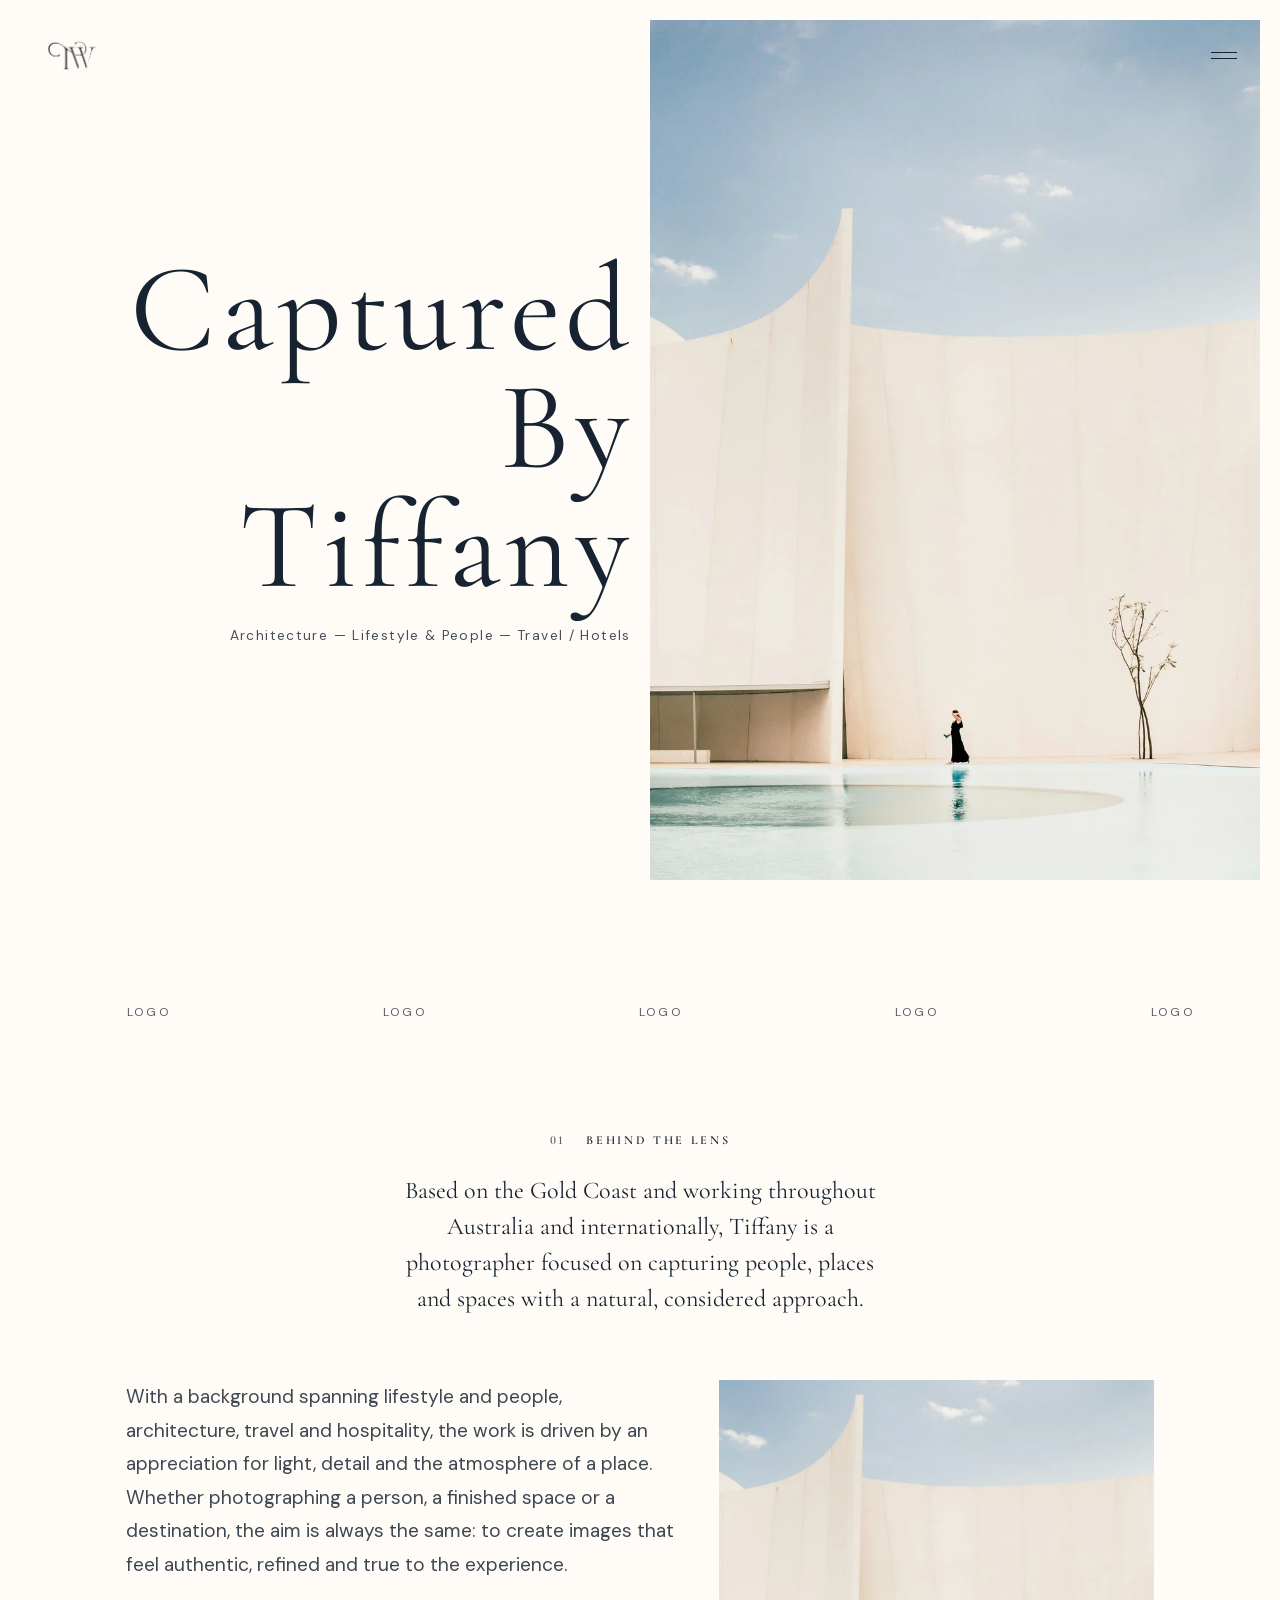
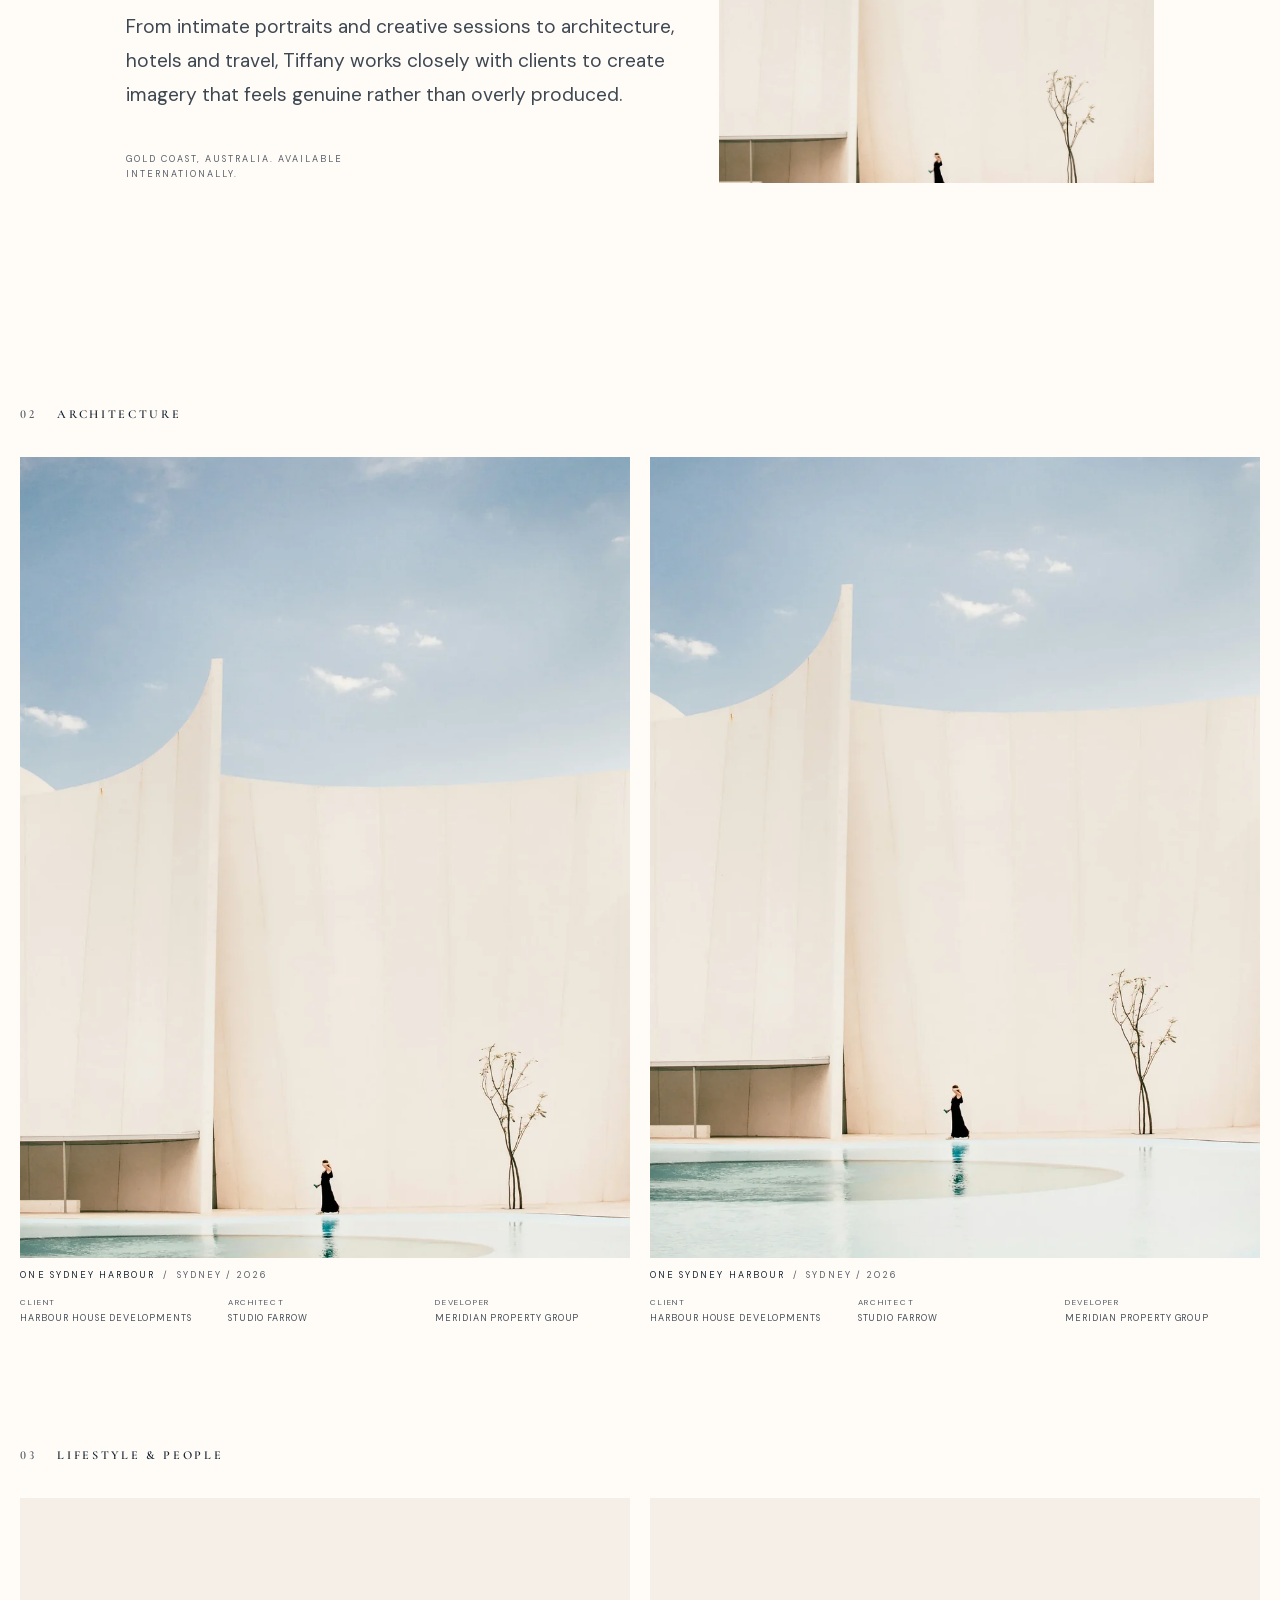
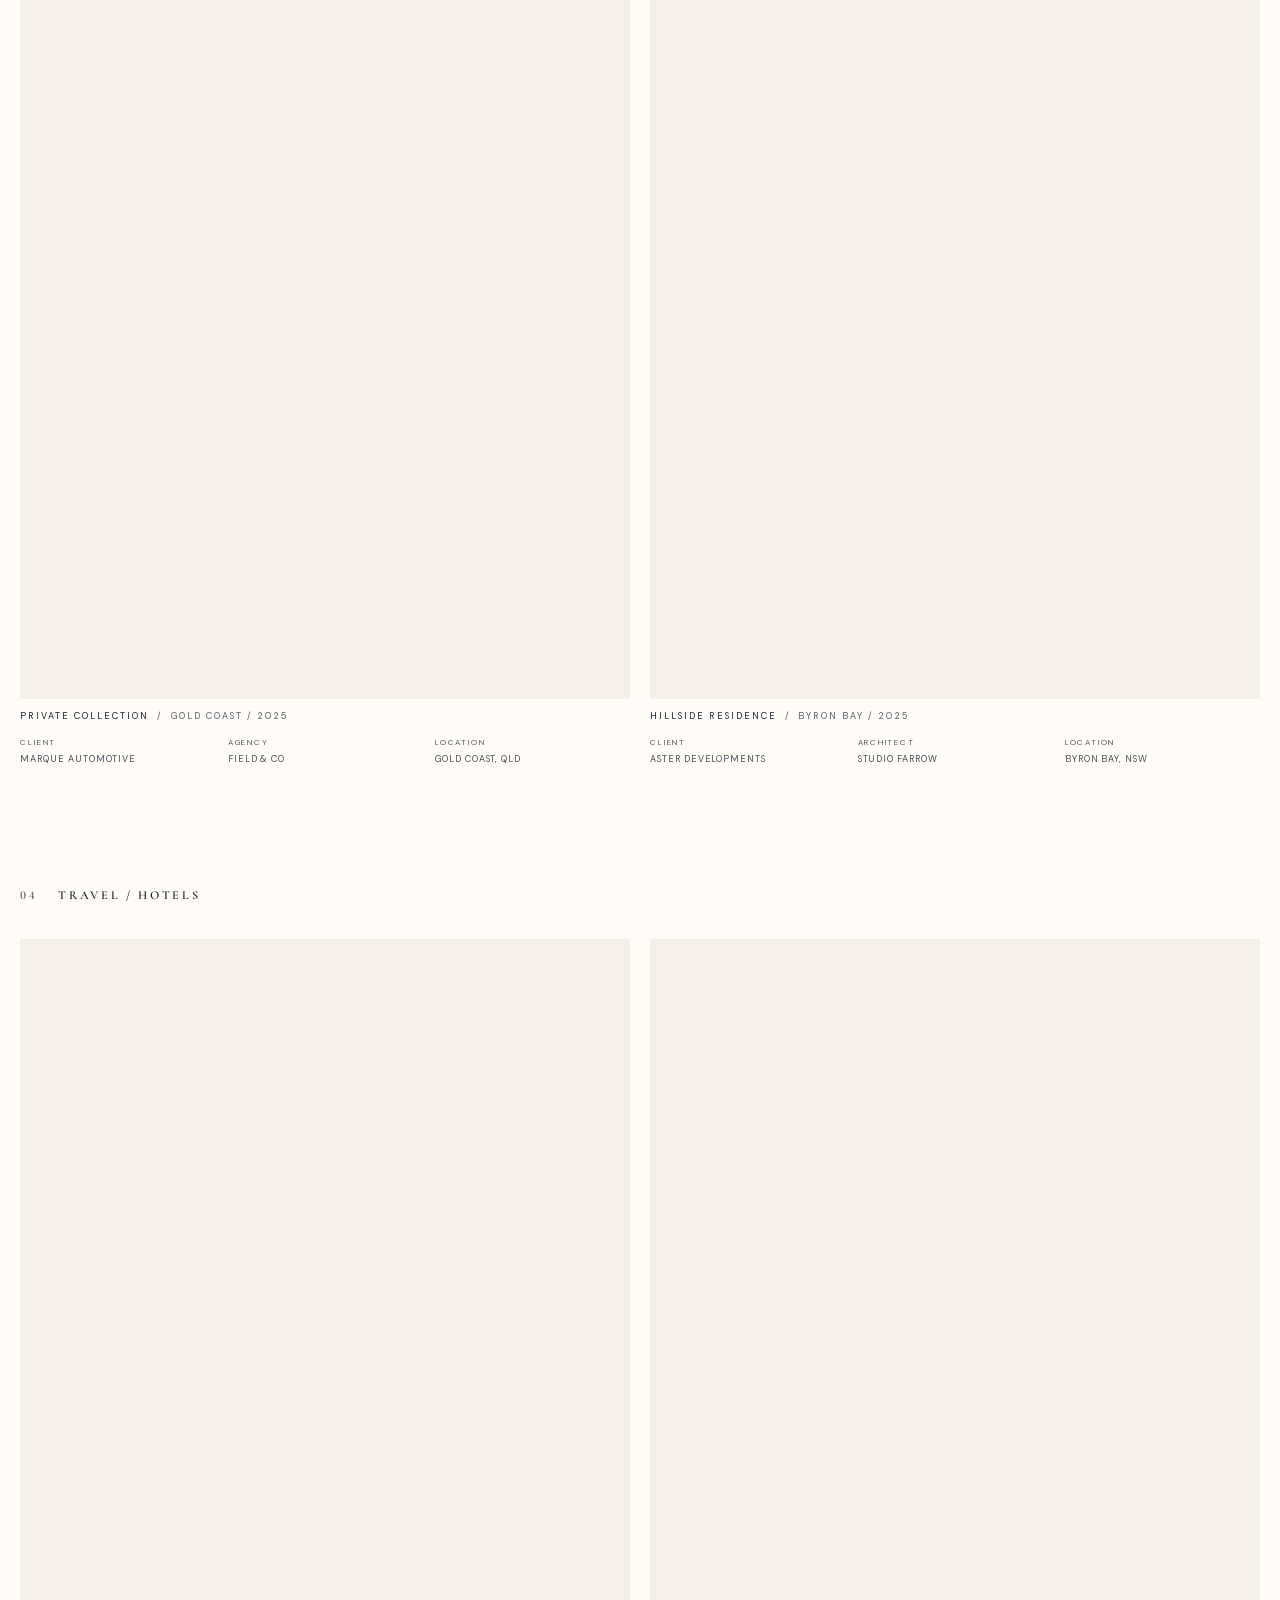
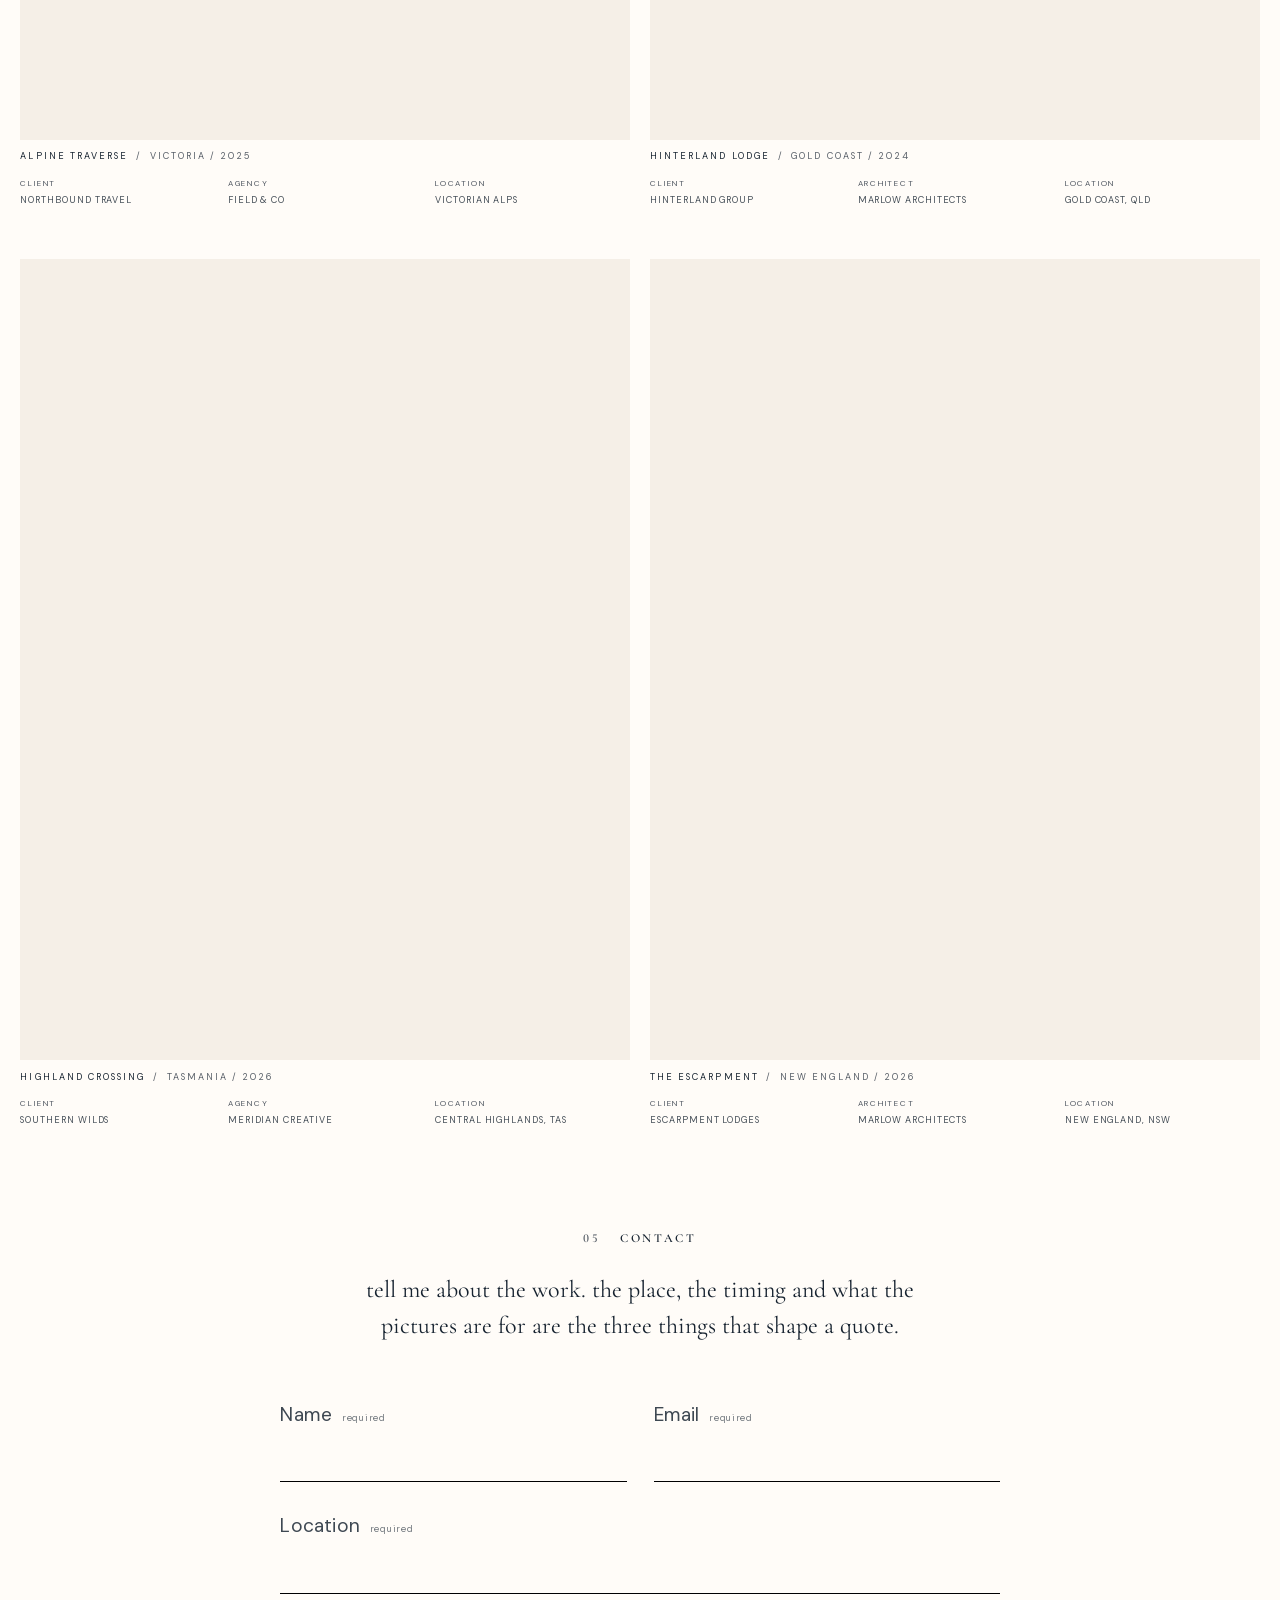
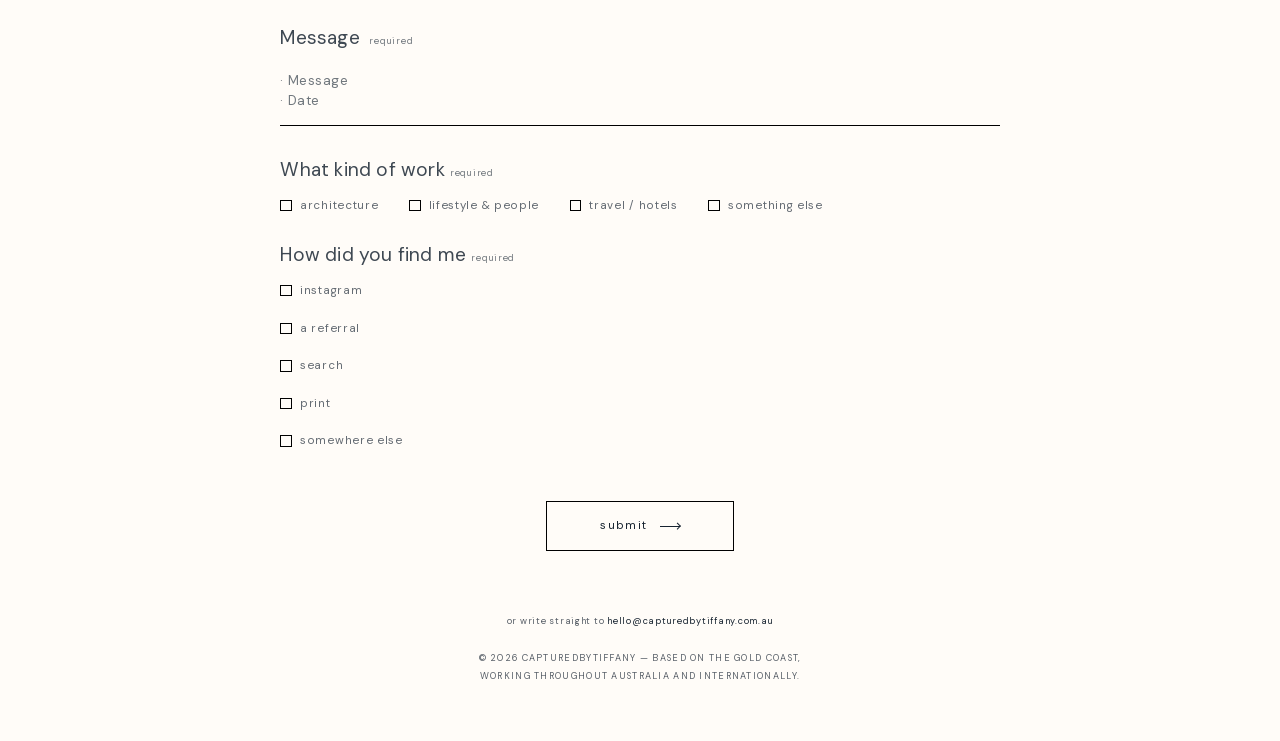
==== index.html @ 3c632b59 "DM Sans for the body face Cormorant Garamond keeps the voice — masthead, wordmark, chapter markers, " ====
<!DOCTYPE html>
<html lang="en" class="no-js">
<head>
	<meta charset="utf-8">
	<!-- A meta CSP governs only what is parsed AFTER it, so it sits second —
	     ahead of the inline class flip below and every link in this head.
	     script-src carries the sha256 of that one inline script; the hash is
	     over the exact 42 bytes between its tags. Change one character of
	     that line and the page stops flipping to .js: it would then come up
	     only on the 4s failsafe (style.css 13 PAGE FADE).

	     style-src-attr is what keeps the style="--pos:…" / style="--i:…"
	     attributes working while inline <style> ELEMENTS stay blocked; where
	     it is unsupported the crops fall back to their 50%/50% default and
	     the nav stagger flattens, both cosmetic. form-action 'none' is
	     correct: this form posts nowhere (main.js 06 ENQUIRY intercepts) and
	     the mail hand-off is a link, not a submission.
	     require-trusted-types-for makes the "no HTML from strings" rule
	     structural — any future innerHTML throws.

	     A meta CSP silently ignores frame-ancestors, report-uri/report-to
	     and sandbox; GitHub Pages serves no response headers, so those are
	     not available to us. -->
	<meta http-equiv="Content-Security-Policy" content="default-src 'self'; script-src 'self' 'sha256-VDVDNNRTREupwUTWnq6itaNdc1TFEVFbXV4xlAS7Gow='; script-src-attr 'none'; style-src 'self'; style-src-attr 'unsafe-inline'; img-src 'self'; font-src 'self'; connect-src 'none'; form-action 'none'; base-uri 'none'; object-src 'none'; frame-src 'none'; require-trusted-types-for 'script'; trusted-types 'none'">

	<meta name="viewport" content="width=device-width, initial-scale=1">
	<title>Capturedbytiffany</title>
	<!-- PLACEHOLDER positioning, carried over from the previous build — confirm
	     Tiffany's real location and fields before publishing -->
	<meta name="description" content="Capturedbytiffany — architecture, lifestyle &amp; people, travel &amp; hotels. Based on the Gold Coast, working throughout Australia and internationally.">
	<meta name="theme-color" content="#FFFCF8">

	<!-- PREVIEW BUILD: kept out of search engines while the copy, credits and
	     photographs are still placeholders. Remove this line at launch. -->
	<meta name="robots" content="noindex">

	<meta property="og:type" content="website">
	<meta property="og:site_name" content="Capturedbytiffany">
	<meta property="og:title" content="Capturedbytiffany">
	<meta property="og:description" content="Architecture, lifestyle &amp; people, travel &amp; hotels.">
	<!-- Uncomment once the domain is confirmed. A wrong canonical is worse
	     than none: it tells search engines the real page lives elsewhere.
	<link rel="canonical" href="https://capturedbytiffany.com.au/">
	<meta property="og:url" content="https://capturedbytiffany.com.au/">
	<meta property="og:image" content="https://capturedbytiffany.com.au/images/travel-1280.webp">
	-->

	<!-- Flip no-js → js before first paint, so the hidden-until-revealed
	     states only apply when JS is actually there to reveal them -->
	<script>document.documentElement.className = 'js';</script>

	<!-- Favicon: the letter C in Cormorant Garamond, the wordmark's own face.
	     Rendered from the TTF to raster — an SVG favicon cannot rely on a
	     web font.
	     Relative paths, so they resolve under the GitHub Pages project path
	     (/capturedbytiffany/) as well as at the root of a custom domain. -->
	<link rel="icon" href="favicon.ico" sizes="any">
	<link rel="icon" type="image/png" href="favicon-32.png" sizes="32x32">
	<link rel="apple-touch-icon" href="apple-touch-icon.png">

	<!-- Both faces: the hero's stacked name is set large in Cormorant
	     Garamond, and DM Sans carries everything under it. Fetch both
	     during head parsing so they arrive before the photograph decodes and
	     nothing swaps face as the page fades in. crossorigin is required even
	     same-origin: fonts always fetch in CORS mode, and a preload without it
	     doesn't match — it downloads twice. -->
	<link rel="preload" as="font" type="font/woff2" href="fonts/cormorant-garamond-latin.woff2" crossorigin>
	<link rel="preload" as="font" type="font/woff2" href="fonts/dm-sans-latin.woff2" crossorigin>

	<!-- One hero photograph, and it is the LCP element: start its fetch during
	     head parsing. imagesrcset/imagesizes match the <img> below exactly, so
	     both resolve to the same candidate and the preload is never wasted. No
	     href, so browsers without imagesrcset don't also fetch the full-size
	     original. The page fade waits on this one decode (main.js 02 INTRO) —
	     one file and one decode, where the mosaic needed three and four. -->
	<link rel="preload" as="image" type="image/webp" fetchpriority="high"
		imagesrcset="images/architecture-960.webp 960w, images/architecture-1280.webp 1280w, images/architecture-1600.webp 1600w, images/architecture-1920.webp 1920w, images/architecture.webp 2400w"
		imagesizes="(max-width: 768px) and (max-aspect-ratio: 58/100) 58vh, (max-width: 768px) 100vw, (max-aspect-ratio: 1/1) 100vw, (max-aspect-ratio: 134/100) 67vh, 50vw">

	<link rel="stylesheet" href="style.css">
</head>
<body>

<!-- ==========================================================================
	 HEADER — logo left, name + hamburger right, fixed across the top. Comes
	 up with the page as it fades in (style.css 13 PAGE FADE). Clicks pass
	 through its box to the hero beneath, except on the logo and the toggle
	 (style.css 03 HEADER).

	 The logo's alt is empty and the NAME lives on the link: the image is the
	 link's only content, so one accessible name on the <a> is what a screen
	 reader should hear — an alt as well would say it twice.
	 ========================================================================== -->
<header class="site-header">
	<a class="emblem" href="#top" aria-label="Capturedbytiffany — back to top">
		<img src="logo.png" alt="" width="225" height="174" decoding="async">
	</a>

	<a class="brand" href="#top" aria-label="Capturedbytiffany — back to top">CapturedByTiffany</a>

	<button
		class="nav-toggle"
		type="button"
		aria-label="Open menu"
		aria-expanded="false"
		aria-controls="site-nav">
		<span class="nav-toggle__box">
			<i class="nav-toggle__bar"></i>
			<i class="nav-toggle__bar"></i>
		</span>
	</button>
</header>

<!-- ==========================================================================
	 NAV OVERLAY — blurred fullscreen, perfectly centred. Deliberately
	 unnumbered: the chapter numerals live in the page, not the menu.
	 ========================================================================== -->
<nav id="site-nav" class="nav-overlay" aria-hidden="true">
	<div class="nav-overlay__inner">
		<!-- Nav order mirrors the page, so it matches the chapter numbering -->
		<ul class="nav-list">
			<li style="--i:0"><a href="#behind-the-lens">About</a></li>
			<li style="--i:1"><a href="projects/">Projects</a></li>
			<li style="--i:2"><a href="#contact">Contact</a></li>
		</ul>

		<a
			class="nav-ig"
			href="https://www.instagram.com/"
			target="_blank"
			rel="noopener noreferrer"
			aria-label="Instagram">
			<svg viewBox="0 0 24 24" width="24" height="24" aria-hidden="true" focusable="false">
				<rect x="2.5" y="2.5" width="19" height="19" rx="5.25"
					fill="none" stroke="currentColor" stroke-width="1.3"/>
				<circle cx="12" cy="12" r="4.6"
					fill="none" stroke="currentColor" stroke-width="1.3"/>
				<circle cx="17.6" cy="6.4" r="1.15" fill="currentColor"/>
			</svg>
		</a>
	</div>
</nav>

<!-- ==========================================================================
	 MAIN
	 hero → 01 behind the lens → 02 architecture + credits → 03 lifestyle
	      → 04 travel → 05 contact

	 NOTE: every project name, client, architect and developer below is
	 INVENTED PLACEHOLDER COPY, carried over from the previous build. Credits
	 assert real commercial relationships — replace all of it with Tiffany's
	 genuine jobs before this goes anywhere public.

	 IMAGES: one `sizes` per photograph, not per slot. While the same three
	 placeholders fill every slot, a single value keeps each photograph to one
	 download — architecture now fills the hero, the About portrait and the two
	 02 frames from a single file. Once real, distinct photographs arrive, give
	 each <img> the sizes of its own slot; the hero's would then drop from 58vh
	 to ~50vh on a phone, because only the row frames need the larger value.
	 ========================================================================== -->
<main id="top">

	<!-- Hero — the first viewport exactly: the masthead on the left, one
	     photograph full height on the right (style.css 06 HERO). The name and
	     fields line sit centred in the column, flush right against it. One eager photograph: the page waits for its
	     decode and nothing else. -->
	<section class="hero">
		<div class="hero__type">
			<!-- The spaces between the spans are deliberate: the lines stack as
			     blocks, and the heading still reads "Captured by Tiffany" -->
			<h1 class="hero__mark"><span>Captured</span> <span>By</span> <span>Tiffany</span></h1>

			<!-- PLACEHOLDER fields — confirm with Tiffany -->
			<p class="hero__tagline"><span>Architecture —</span> <span>Lifestyle &amp; People —</span> <span>Travel / Hotels</span></p>

		</div>

		<!-- The hamburger sits over this photograph at every size. Its bars are
		     ink: measured 5.5:1 at its darkest (the blue sky, 1024×768) to
		     11.9:1 over the wall, against 1.0–1.9:1 for cream. A DARK
		     photograph here would need the cream override restoring — see
		     style.css 04 NAV TOGGLE. -->
		<figure class="hero__photo" style="--pos:50% 78%">
			<img src="images/architecture.webp"
				srcset="images/architecture-960.webp 960w, images/architecture-1280.webp 1280w, images/architecture-1600.webp 1600w, images/architecture-1920.webp 1920w, images/architecture.webp 2400w"
				sizes="(max-width: 768px) and (max-aspect-ratio: 58/100) 58vh, (max-width: 768px) 100vw, (max-aspect-ratio: 1/1) 100vw, (max-aspect-ratio: 134/100) 67vh, 50vw"
				alt="A figure in black walking beside a shallow pool beneath a sweeping white wall"
				loading="eager" fetchpriority="high" decoding="async">
		</figure>
	</section>

	<!-- ==========================================================================
	     CLIENTS — a slow marquee (style.css 07 CLIENTS). Five slots per pass,
	     three passes: the track drifts exactly one pass and repeats, so the
	     seam never shows. Two passes are always at least as wide as the
	     window, which holds to a 4200px viewport.

	     PLACEHOLDER: the word LOGO. To swap in real client logos, replace each
	     <li>'s text with <img src="logos/name.svg" alt="Client name"> and add
	         .clients__logo img { height: 100%; width: auto; }
	     Keep five per pass and keep all three passes, or the loop breaks. The
	     two repeat passes are aria-hidden: screen readers get the five names
	     once.
	     ========================================================================== -->
	<section class="clients" aria-label="Selected clients">
		<ul class="clients__track">
			<li class="clients__logo">Logo</li>
			<li class="clients__logo">Logo</li>
			<li class="clients__logo">Logo</li>
			<li class="clients__logo">Logo</li>
			<li class="clients__logo">Logo</li>

			<li class="clients__logo" aria-hidden="true">Logo</li>
			<li class="clients__logo" aria-hidden="true">Logo</li>
			<li class="clients__logo" aria-hidden="true">Logo</li>
			<li class="clients__logo" aria-hidden="true">Logo</li>
			<li class="clients__logo" aria-hidden="true">Logo</li>

			<li class="clients__logo" aria-hidden="true">Logo</li>
			<li class="clients__logo" aria-hidden="true">Logo</li>
			<li class="clients__logo" aria-hidden="true">Logo</li>
			<li class="clients__logo" aria-hidden="true">Logo</li>
			<li class="clients__logo" aria-hidden="true">Logo</li>
		</ul>
	</section>

	<!-- ─── 01 ──────────────────────────────────────────────────────────── -->
	<h2 class="chapter chapter--centre" id="behind-the-lens">
		<span class="chapter__num">01</span>
		<span class="chapter__name">Behind the Lens</span>
	</h2>

	<!-- PLACEHOLDER BIO — carried over from the previous build with the name
	     swapped. Replace with Tiffany's own words before publishing. Every
	     word of the old four paragraphs survives: the first is now the
	     statement, the last is the meta line. -->
	<section class="about">
		<p class="about__statement">Based on the Gold Coast and working throughout Australia and internationally, Tiffany is a photographer focused on capturing people, places and spaces with a natural, considered approach.</p>

		<div class="about__grid">
			<div class="about__col">
				<div class="about__body">
					<p>With a background spanning lifestyle and people, architecture, travel and hospitality, the work is driven by an appreciation for light, detail and the atmosphere of a place. Whether photographing a person, a finished space or a destination, the aim is always the same: to create images that feel authentic, refined and true to the experience.</p>
					<p>From intimate portraits and creative sessions to architecture, hotels and travel, Tiffany works closely with clients to create imagery that feels genuine rather than overly produced.</p>
				</div>
				<p class="about__meta">Gold Coast, Australia. Available internationally.</p>
			</div>

			<!-- PLACEHOLDER: the hero's photograph again — the only portrait
			     source there is. It is shown WHOLE here (2:3 is its own ratio)
			     where the hero crops it, so the repeat reads as deliberate, and
			     it shares the hero's sizes, so it costs no extra bytes. Swap for
			     Tiffany's own portrait and give it its own sizes. -->
			<figure class="about__portrait" style="--pos:50% 60%">
				<img src="images/architecture.webp"
					srcset="images/architecture-960.webp 960w, images/architecture-1280.webp 1280w, images/architecture-1600.webp 1600w, images/architecture-1920.webp 1920w, images/architecture.webp 2400w"
					sizes="(max-width: 768px) and (max-aspect-ratio: 58/100) 58vh, (max-width: 768px) 100vw, (max-aspect-ratio: 1/1) 100vw, (max-aspect-ratio: 134/100) 67vh, 50vw"
					alt="A sweeping white wall above a shallow pool, a lone figure in black at its foot"
					loading="lazy" decoding="async">
			</figure>
		</div>
	</section>

	<!-- ─── 02 ──────────────────────────────────────────────────────────── -->
	<h2 class="chapter" id="architecture">
		<span class="chapter__num">02</span>
		<span class="chapter__name">Architecture</span>
	</h2>

	<section class="row">
		<figure class="frame">
			<a class="frame__media" href="projects/#one-sydney-harbour" style="--pos:50% 26%">
				<img src="images/architecture.webp"
					srcset="images/architecture-960.webp 960w, images/architecture-1280.webp 1280w, images/architecture-1600.webp 1600w, images/architecture-1920.webp 1920w, images/architecture.webp 2400w"
					sizes="(max-width: 768px) and (max-aspect-ratio: 58/100) 58vh, (max-width: 768px) 100vw, (max-aspect-ratio: 1/1) 100vw, (max-aspect-ratio: 134/100) 67vh, 50vw"
					alt="Sweeping white concrete wall curving against a clear sky"
					loading="lazy" decoding="async">
				<p class="frame__note">Light held against a curve</p>
			</a>
			<figcaption class="frame__credit">
				<p class="frame__line"><span class="frame__project">One Sydney Harbour</span><span class="frame__meta">Sydney / 2026</span></p>
				<dl class="frame__specs">
					<div class="frame__spec"><dt>Client</dt><dd>Harbour House Developments</dd></div>
					<div class="frame__spec"><dt>Architect</dt><dd>Studio Farrow</dd></div>
					<div class="frame__spec"><dt>Developer</dt><dd>Meridian Property Group</dd></div>
				</dl>
			</figcaption>
		</figure>
		<figure class="frame">
			<a class="frame__media" href="projects/#one-sydney-harbour" style="--pos:50% 92%">
				<img src="images/architecture.webp"
					srcset="images/architecture-960.webp 960w, images/architecture-1280.webp 1280w, images/architecture-1600.webp 1600w, images/architecture-1920.webp 1920w, images/architecture.webp 2400w"
					sizes="(max-width: 768px) and (max-aspect-ratio: 58/100) 58vh, (max-width: 768px) 100vw, (max-aspect-ratio: 1/1) 100vw, (max-aspect-ratio: 134/100) 67vh, 50vw"
					alt="A figure in black walking beside a shallow reflecting pool at the base of a white wall"
					loading="lazy" decoding="async">
				<p class="frame__note">The smallest figure in the frame</p>
			</a>
			<figcaption class="frame__credit">
				<p class="frame__line"><span class="frame__project">One Sydney Harbour</span><span class="frame__meta">Sydney / 2026</span></p>
				<dl class="frame__specs">
					<div class="frame__spec"><dt>Client</dt><dd>Harbour House Developments</dd></div>
					<div class="frame__spec"><dt>Architect</dt><dd>Studio Farrow</dd></div>
					<div class="frame__spec"><dt>Developer</dt><dd>Meridian Property Group</dd></div>
				</dl>
			</figcaption>
		</figure>
	</section>


	<!-- ─── 03 ──────────────────────────────────────────────────────────── -->
	<h2 class="chapter" id="lifestyle">
		<span class="chapter__num">03</span>
		<span class="chapter__name">Lifestyle &amp; People</span>
	</h2>

	<section class="row">
		<figure class="frame">
			<a class="frame__media" href="projects/#private-collection" style="--pos:30% 58%">
				<img src="images/lifestyle.webp"
					srcset="images/lifestyle-960.webp 960w, images/lifestyle-1280.webp 1280w, images/lifestyle-1600.webp 1600w, images/lifestyle-1920.webp 1920w, images/lifestyle.webp 2400w"
					sizes="(max-width: 768px) and (max-aspect-ratio: 138/100) 138vh, (max-width: 768px) 100vw, (max-aspect-ratio: 294/100) 147vh, 50vw"
					alt="Silver sports car parked side-on across a paved forecourt"
					loading="lazy" decoding="async">
				<p class="frame__note">Kept for the road that deserves it</p>
			</a>
			<figcaption class="frame__credit">
				<p class="frame__line"><span class="frame__project">Private Collection</span><span class="frame__meta">Gold Coast / 2025</span></p>
				<dl class="frame__specs">
					<div class="frame__spec"><dt>Client</dt><dd>Marque Automotive</dd></div>
					<div class="frame__spec"><dt>Agency</dt><dd>Field &amp; Co</dd></div>
					<div class="frame__spec"><dt>Location</dt><dd>Gold Coast, QLD</dd></div>
				</dl>
			</figcaption>
		</figure>
		<figure class="frame">
			<a class="frame__media" href="projects/#hillside-residence" style="--pos:76% 55%">
				<img src="images/lifestyle.webp"
					srcset="images/lifestyle-960.webp 960w, images/lifestyle-1280.webp 1280w, images/lifestyle-1600.webp 1600w, images/lifestyle-1920.webp 1920w, images/lifestyle.webp 2400w"
					sizes="(max-width: 768px) and (max-aspect-ratio: 138/100) 138vh, (max-width: 768px) 100vw, (max-aspect-ratio: 294/100) 147vh, 50vw"
					alt="Sports car and a white four-wheel drive outside a modern white house"
					loading="lazy" decoding="async">
				<p class="frame__note">Parked where the afternoon lands</p>
			</a>
			<figcaption class="frame__credit">
				<p class="frame__line"><span class="frame__project">Hillside Residence</span><span class="frame__meta">Byron Bay / 2025</span></p>
				<dl class="frame__specs">
					<div class="frame__spec"><dt>Client</dt><dd>Aster Developments</dd></div>
					<div class="frame__spec"><dt>Architect</dt><dd>Studio Farrow</dd></div>
					<div class="frame__spec"><dt>Location</dt><dd>Byron Bay, NSW</dd></div>
				</dl>
			</figcaption>
		</figure>
	</section>

	<!-- ─── 04 ──────────────────────────────────────────────────────────── -->
	<h2 class="chapter" id="travel">
		<span class="chapter__num">04</span>
		<span class="chapter__name">Travel / Hotels</span>
	</h2>

	<section class="row">
		<figure class="frame">
			<a class="frame__media" href="projects/#alpine-traverse" style="--pos:67% 64%">
				<img src="images/travel.webp"
					srcset="images/travel-960.webp 960w, images/travel-1280.webp 1280w, images/travel-1600.webp 1600w, images/travel-1920.webp 1920w, images/travel-2400.webp 2400w, images/travel.webp 3200w"
					sizes="(max-width: 768px) and (max-aspect-ratio: 130/100) 130vh, (max-width: 768px) 100vw, (max-aspect-ratio: 276/100) 138vh, 50vw"
					alt="A walker standing alone on a rock outcrop above forested ridges"
					loading="lazy" decoding="async">
				<p class="frame__note">The long way round, taken slowly</p>
			</a>
			<figcaption class="frame__credit">
				<p class="frame__line"><span class="frame__project">Alpine Traverse</span><span class="frame__meta">Victoria / 2025</span></p>
				<dl class="frame__specs">
					<div class="frame__spec"><dt>Client</dt><dd>Northbound Travel</dd></div>
					<div class="frame__spec"><dt>Agency</dt><dd>Field &amp; Co</dd></div>
					<div class="frame__spec"><dt>Location</dt><dd>Victorian Alps</dd></div>
				</dl>
			</figcaption>
		</figure>
		<figure class="frame">
			<a class="frame__media" href="projects/#hinterland-lodge" style="--pos:22% 50%">
				<img src="images/travel.webp"
					srcset="images/travel-960.webp 960w, images/travel-1280.webp 1280w, images/travel-1600.webp 1600w, images/travel-1920.webp 1920w, images/travel-2400.webp 2400w, images/travel.webp 3200w"
					sizes="(max-width: 768px) and (max-aspect-ratio: 130/100) 130vh, (max-width: 768px) 100vw, (max-aspect-ratio: 276/100) 138vh, 50vw"
					alt="Rock spires rising from a green ridge in late afternoon light"
					loading="lazy" decoding="async">
				<p class="frame__note">Stone that got there first</p>
			</a>
			<figcaption class="frame__credit">
				<p class="frame__line"><span class="frame__project">Hinterland Lodge</span><span class="frame__meta">Gold Coast / 2024</span></p>
				<dl class="frame__specs">
					<div class="frame__spec"><dt>Client</dt><dd>Hinterland Group</dd></div>
					<div class="frame__spec"><dt>Architect</dt><dd>Marlow Architects</dd></div>
					<div class="frame__spec"><dt>Location</dt><dd>Gold Coast, QLD</dd></div>
				</dl>
			</figcaption>
		</figure>
	</section>

	<!-- Chapter 04 continues — no marker, these belong to Travel / Hotels -->
	<section class="row">
		<figure class="frame">
			<a class="frame__media" href="projects/#highland-crossing" style="--pos:50% 20%">
				<img src="images/travel.webp"
					srcset="images/travel-960.webp 960w, images/travel-1280.webp 1280w, images/travel-1600.webp 1600w, images/travel-1920.webp 1920w, images/travel-2400.webp 2400w, images/travel.webp 3200w"
					sizes="(max-width: 768px) and (max-aspect-ratio: 130/100) 130vh, (max-width: 768px) 100vw, (max-aspect-ratio: 276/100) 138vh, 50vw"
					alt="Layered mountain ridges fading into haze"
					loading="lazy" decoding="async">
				<p class="frame__note">Ridge after ridge, going quiet</p>
			</a>
			<figcaption class="frame__credit">
				<p class="frame__line"><span class="frame__project">Highland Crossing</span><span class="frame__meta">Tasmania / 2026</span></p>
				<dl class="frame__specs">
					<div class="frame__spec"><dt>Client</dt><dd>Southern Wilds</dd></div>
					<div class="frame__spec"><dt>Agency</dt><dd>Meridian Creative</dd></div>
					<div class="frame__spec"><dt>Location</dt><dd>Central Highlands, TAS</dd></div>
				</dl>
			</figcaption>
		</figure>
		<figure class="frame">
			<a class="frame__media" href="projects/#the-escarpment" style="--pos:90% 70%">
				<img src="images/travel.webp"
					srcset="images/travel-960.webp 960w, images/travel-1280.webp 1280w, images/travel-1600.webp 1600w, images/travel-1920.webp 1920w, images/travel-2400.webp 2400w, images/travel.webp 3200w"
					sizes="(max-width: 768px) and (max-aspect-ratio: 130/100) 130vh, (max-width: 768px) 100vw, (max-aspect-ratio: 276/100) 138vh, 50vw"
					alt="Weathered rock formations along a high mountain ridge"
					loading="lazy" decoding="async">
				<p class="frame__note">Somewhere the season turns first</p>
			</a>
			<figcaption class="frame__credit">
				<p class="frame__line"><span class="frame__project">The Escarpment</span><span class="frame__meta">New England / 2026</span></p>
				<dl class="frame__specs">
					<div class="frame__spec"><dt>Client</dt><dd>Escarpment Lodges</dd></div>
					<div class="frame__spec"><dt>Architect</dt><dd>Marlow Architects</dd></div>
					<div class="frame__spec"><dt>Location</dt><dd>New England, NSW</dd></div>
				</dl>
			</figcaption>
		</figure>
	</section>

	<!-- ─── 05 ─────────────────────────────────────────────────────────────
	     Full-viewport close: a centred enquiry form (style.css 11 CONTACT,
	     main.js 06 ENQUIRY).

	     NOT CONNECTED. There is no server behind a static site, so the form
	     posts nowhere: main.js validates it, then offers to hand the message
	     to the visitor's own mail app, and says plainly that nothing was
	     sent. To make it live, either
	       a) give <form> an action="https://formspree.io/f/XXXX" method="post"
	          (or Web3Forms etc.) and delete the interception in 06 ENQUIRY, or
	       b) keep it as it is — the mail-app hand-off works without any
	          third party, and nothing ever leaves the visitor's machine.
	     The honeypot and the elapsed-time check below are worth keeping
	     either way.

	     PLACEHOLDER: the email address is unconfirmed.
	     ──────────────────────────────────────────────────────────────────── -->
	<section class="contact" id="contact">
		<h2 class="chapter chapter--flush chapter--centre">
			<span class="chapter__num">05</span>
			<span class="chapter__name">Contact</span>
		</h2>

		<div class="contact__inner">
			<!-- Lowercase in the MARKUP, not in CSS. A text-transform on authored
			     prose would silently flatten the next proper noun someone types
			     into it, and the fix would be invisible to whoever is editing the
			     copy. The exceptions, both deliberate: the chapter marker above,
			     and the six field labels — they are the questions, and a question
			     in lowercase reads as an aside. The chips are lowercased in CSS
			     instead, because their title case is what the mail hand-off sends.

			     Every string here is written around the missing first person: a
			     lowercase "I" looks like a mistake, so no sentence contains one. -->
			<p class="contact__lede">tell me about the work. the place, the timing and what the pictures are for are the three things that shape a quote.</p>

			<form class="enquiry" method="post" novalidate>
				<!-- Honeypot: off-screen, never announced, never tab-stopped. A
				     bot fills every field it finds; a person can't reach this one,
				     so anything in it is a bot and the message is dropped. -->
				<div class="enquiry__trap" aria-hidden="true">
					<label for="f-website">Website</label>
					<input id="f-website" name="website" type="text" tabindex="-1" autocomplete="off">
				</div>

				<!-- ALL SIX PARTS ARE REQUIRED, so "required" is a reminder rather
				     than a distinction — which is why it is set small and quiet
				     (style.css 11 CONTACT) rather than loud. On the FIELDS it is
				     aria-hidden: the required attribute already announces the same
				     thing and two announcements is noise. On the two FIELDSETS it is
				     NOT hidden, because no attribute can carry "one of these" —
				     there the word joins the group's accessible name, which is the
				     only place it can live. -->
				<div class="enquiry__pair">
					<p class="field">
						<span class="field__label">
							<label for="f-name">Name</label>
							<span class="field__req" aria-hidden="true">required</span>
						</span>
						<input id="f-name" name="name" type="text" maxlength="80" autocomplete="name" required>
					</p>
					<p class="field">
						<span class="field__label">
							<label for="f-email">Email</label>
							<span class="field__req" aria-hidden="true">required</span>
						</span>
						<input id="f-email" name="email" type="email" maxlength="120" autocomplete="email" required>
					</p>
				</div>

				<p class="field">
					<span class="field__label">
						<label for="f-place">Location</label>
						<span class="field__req" aria-hidden="true">required</span>
					</span>
					<input id="f-place" name="location" type="text" maxlength="120" autocomplete="address-level2" required>
				</p>

				<p class="field">
					<span class="field__label">
						<label for="f-message">Message</label>
						<span class="field__req" aria-hidden="true">required</span>
					</span>
					<textarea id="f-message" name="message" rows="2" maxlength="1200"
						placeholder="&#183; Message&#10;&#183; Date" required></textarea>
				</p>

				<!-- One answer, like the group below it: radios, so the browser
				     itself allows a single choice and "architecture" and
				     "something else" can never both be true.

				     They are still CHECKED in main.js 06 ENQUIRY rather than
				     with a `required` attribute. A radio's own required does
				     work for a group — but the browser would then raise it in
				     its own bubble, in its own words, at its own moment, and
				     the other five parts of this form answer in the page. One
				     voice is worth more than one attribute. -->
				<fieldset class="enquiry__block" data-group="work">
					<legend>What kind of work <span class="field__req">required</span></legend>
					<ul class="ticks">
						<li><input id="k-arch" type="radio" name="work" value="Architecture"><label for="k-arch">Architecture</label></li>
						<li><input id="k-life" type="radio" name="work" value="Lifestyle &amp; People"><label for="k-life">Lifestyle &amp; People</label></li>
						<li><input id="k-trav" type="radio" name="work" value="Travel / Hotels"><label for="k-trav">Travel / Hotels</label></li>
						<li><input id="k-else" type="radio" name="work" value="Something else"><label for="k-else">Something else</label></li>
					</ul>
				</fieldset>


				<!-- Last, and one to a line. It is the question that matters least
				     to the visitor and most to the diary, so it comes after
				     everything the enquiry is actually about.

				     RADIOS, like the group above: nobody finds you on Instagram
				     AND in print AND somewhere else. Both questions take one
				     answer and both are drawn the same way — a square and a
				     tick — because a form in which two identical-looking
				     groups behave differently is worse than one in which they
				     all behave alike.

				     The chips keep their title case in the DOM: that case is
				     what the mail hand-off sends (main.js collect() reads the
				     value attribute), and "found me via: instagram" would read
				     as a typo. Only the RENDERING is lowercased. -->
				<fieldset class="enquiry__block" data-group="heard">
					<legend>How did you find me <span class="field__req">required</span></legend>
					<ul class="ticks ticks--column">
						<li><input id="h-ig" type="radio" name="heard" value="Instagram"><label for="h-ig">Instagram</label></li>
						<li><input id="h-ref" type="radio" name="heard" value="A referral"><label for="h-ref">A referral</label></li>
						<li><input id="h-search" type="radio" name="heard" value="Search"><label for="h-search">Search</label></li>
						<li><input id="h-print" type="radio" name="heard" value="Print"><label for="h-print">Print</label></li>
						<li><input id="h-other" type="radio" name="heard" value="Somewhere else"><label for="h-other">Somewhere else</label></li>
					</ul>
				</fieldset>

				<div class="enquiry__send">
					<button class="button" type="submit">
						<span class="button__word">submit</span>
						<!-- Drawn, not a glyph: the latin subset we serve has no
						     U+2192, and a fallback face for one character would
						     land a different arrow on every platform. -->
						<span class="button__arrow" aria-hidden="true"></span>
					</button>
					<!-- Filled by main.js: the outcome, and a mail-app hand-off -->
					<p class="enquiry__status" role="status" aria-live="polite"></p>
				</div>
			</form>

			<!-- This line is the whole no-JS path: with JS the form is
			     intercepted, without it the CSP's form-action 'none' stops the
			     post dead, and this is what a visitor is left with. -->
			<p class="contact__fallback">or write straight to <a href="mailto:hello@capturedbytiffany.com.au">hello@capturedbytiffany.com.au</a></p>
		</div>

		<!-- Sits in its own bottom grid row, not inside the centred block —
		     otherwise its top margin strands empty space beneath it -->
		<p class="contact__colophon">© 2026 Capturedbytiffany — Based on the Gold Coast, working throughout Australia and internationally.</p>
	</section>

</main>

<script src="main.js" defer></script>
</body>
</html>
---- style.css ----
/* ==========================================================================
   CAPTUREDBYTIFFANY
   Styled after ansonsmart.com — tokens below are the reference site's real
   values, read from its Photofolio layout.json / settings.json config.
   Palette: a white ground with a deep navy ink. The reference's cream
   survives as the type colour over photographs (--on-photo).

   01  TOKENS
   02  RESET & BASE
   03  HEADER
   04  NAV TOGGLE
   05  NAV OVERLAY
   06  HERO
   07  CLIENTS
   08  CHAPTERS
   09  ROWS & FRAMES
   10  BEHIND THE LENS
   11  CONTACT
   12  PROJECTS
   13  PAGE FADE
   14  RESPONSIVE
   15  A11Y
   ========================================================================== */


/* ==========================================================================
   01  TOKENS
   ========================================================================== */

:root {
	/* Palette — a warm off-white ground, so the photographs carry all the
	   colour, with a deep navy ink. Each ink tone's alpha keeps the contrast
	   ratio it had in the original cream-on-near-black palette, and the
	   ground costs it almost nothing: measured here, ink 15.6:1, soft 8.2:1,
	   quiet 6.3:1, dim 5.3:1 — within 0.4 of the same alphas on pure white.
	   --bg-raise is the same lightness step below the page that the old cool
	   grey was (0.89 of the ground's luminance), rewarmed to sit under it: a
	   cool panel on a cream page reads as a rendering fault, not as depth. */
	--bg:            #FFFCF8;
	--bg-raise:      #F5EFE7;                     /* image ground, just off the page */
	--ink:           #172330;
	--ink-dim:       rgba(23, 35, 48, 0.67);
	--ink-quiet:     rgba(23, 35, 48, 0.72);      /* credit labels */
	--ink-soft:      rgba(23, 35, 48, 0.80);      /* credit values */

	/* Colour over photographs — the hover notes on the row plates. Navy would
	   sink into an image; this is ansonsmart's cream (#ECEAE3), carried by the
	   notes' text-shadow. Never use it on the page ground, where it all but
	   disappears (1.2:1) — which is exactly why the hamburger is no longer
	   drawn in it (04 NAV TOGGLE). */
	--on-photo:      #ECEAE3;

	/* Type — two faces, and which one a thing takes is a question of JOB, not
	   of size. --font-head is the voice: the hero masthead, the corner
	   wordmark, the chapter markers, the statement and lede, the project
	   titles. --font-body is everything read rather than looked at.
	   Cormorant Garamond's cap height is 0.625 against Tenor Sans's 0.700 and
	   its x-height 0.386 against 0.500, so every size token below was
	   RE-DERIVED, not kept: caps ×1.12, lowercase ×1.26. A token moved here
	   is a token whose face changed — none of them is a taste adjustment.
	   DM Sans replaced Source Sans 3 as the body face later, and cost
	   nothing in sizes: its x-height is 0.504 against 0.486, within 4%. */
	--font-head: 'Cormorant Garamond', 'Iowan Old Style', Georgia, 'Times New Roman', serif;
	--font-body: 'DM Sans', 'Helvetica Neue', Helvetica, Arial, sans-serif;
	--logo-size:    clamp(21px, 2.24vw, 40px);    /* corner wordmark — cap parity with the old 19/36 */
	--nav-size:     clamp(1.75rem, 5.2vw, 3.5rem);
	--cap-size:     clamp(0.68rem, 1.05vw, 0.85rem);
	--credit-size:  clamp(0.56rem, 0.72vw, 0.68rem);
	--spec-size:    clamp(0.5rem, 0.6vw, 0.58rem);
	--chapter-size: clamp(0.70rem, 0.95vw, 0.88rem);
	--about-size:   clamp(0.95rem, 1.5vw, 1.2rem);

	/* The statement and the enquiry's lede — the two places the head face
	   speaks in sentences rather than in labels. Their own token because they
	   are no longer set as body copy: a serif at the body's size, with a
	   0.386 x-height, reads a full step smaller than the paragraph beside it,
	   so it has to be set larger to weigh the same. */
	--statement-size: clamp(1.2rem, 1.9vw, 1.5rem);

	/* The enquiry form's own two sizes (11 CONTACT). The form is the one
	   place on the page a visitor has to read and type rather than look, so
	   it runs about 15% above the credit and chapter marks around it:
	   --field-size is what gets typed into, --tick-size is what gets chosen
	   from. Same clamp shape as the tokens above — a rem floor so a phone
	   keeps a readable minimum, a vw middle, a rem cap so a 2560px screen
	   doesn't shout. */
	--field-size: clamp(0.82rem, 0.95vw, 0.88rem);
	--tick-size:  clamp(0.72rem, 0.90vw, 0.78rem);

	/* Hero masthead (06 HERO). cqi is 1% of the TYPE COLUMN's width — that
	   column is the size container — so the name is measured against its own
	   box: half the window on a landscape screen, all of it on a phone, from
	   one token. "Captured" is the widest line: set in mixed case it measures
	   3.993em of ink against the 6.284em the same word measured in capitals,
	   so the token goes up by 1.57 to hold the masthead flush across its
	   column — and the x-height that does the reading lands within 6% of the
	   cap height it replaces, so the name is the same SIZE on the page while
	   every letter is bigger. Measured: the ink fills 82% of the column at
	   375, 768, 1440 and 2560 alike. The vh term only bites on short windows
	   (a landscape phone, 844×390), where it hands height back to the
	   photograph; the rem cap stops a 2560px column from shouting. Browsers
	   without container units fall back to inherited 16px type — plain, but
	   it fits. */
	--mark-size: min(20.5cqi, 18vh, 15.7rem);
	/* Mixed case too, and lowercase reads by its x-height: at the old size the
	   line would have dropped a third of its apparent weight under a masthead
	   that just gained some. A fifth back is enough to hold it — not the full
	   1.39 of true optical parity (the body face's cap height over its
	   x-height), which would set it as a paragraph rather than as the fields
	   line it is. */
	--tag-size:  clamp(0.8rem, 2.25cqi, 1.06rem);
	--hero-step: clamp(16px, 2.6cqi, 34px);       /* the type column's one vertical step */

	/* Clients strip (07 CLIENTS). Five 20vw slots make one pass exactly one
	   screen wide up to 2100px, so the three-pass track is always at least
	   twice the window and the loop's seam can never appear. A fixed duration
	   therefore means a constant relative pace: one screen width every 56s,
	   which is 13px/s on a 375px phone and 38px/s at 2560. */
	--clients-slot: clamp(150px, 20vw, 420px);
	--clients-h:    clamp(20px, 2.2vw, 30px);     /* the box a real logo will fill */
	--clients-size: clamp(0.72rem, 0.95vw, 0.88rem);
	--clients-dur:  56s;

	/* Editorial tracking — labels and credits, magazine-wide */
	--track-wide: 0.22em;

	/* Caption band beneath each plate. FIXED, not auto: an auto height would
	   let a two-line credit shorten only one frame and knock the pair out of
	   alignment. */
	--credit-h: clamp(96px, 11vh, 124px);

	/* Spacing — reference sitePadding (10 L/R) and pageHorizontalMargin (70) */
	--inset:  clamp(10px, 1.6vw, 22px);
	--gutter: clamp(20px, 3.4vw, 70px);
	--edge:   clamp(18px, 2.6vw, 44px);

	/* The logo's HEIGHT in the corner (03 HEADER) — 30px on a phone, 49px at
	   1440, 56px at 2560. The width follows from the file's own proportion,
	   so this is the only number to change. It is also what the first project
	   title on the projects page clears itself against (12 PROJECTS). */
	--emblem-size: clamp(30px, 3.4vw, 56px);

	/* Motion — reference transitionDuration 0.5, landingMediaTransitionDuration 1.8 */
	--dur:       0.5s;
	--dur-slow:  1.8s;
	--dur-intro: 0.9s;
	/* The tick's own beat (11 CONTACT). With no fill behind it, the drawn
	   tick IS the whole selected state, and --dur's half-second makes a
	   checkbox look like it is thinking about it. */
	--dur-fast:  0.18s;
	--ease: cubic-bezier(0.22, 1, 0.36, 1);

	/* Last resort if main.js never runs — see 13 PAGE FADE. Behind the JS
	   cap (main.js fadeFailsafe, 2s), so it never races a working script. */
	--intro-failsafe: 4s;

	/* The one colour outside the palette: an error, and only an error. Muted
	   enough to sit in a navy-on-white page, dark enough to clear 4.5:1. */
	--warn: #8C2F26;

	/* The form's line, and nothing else. The page carries no rules anywhere,
	   so the one outlined thing on it has to read as a deliberate frame
	   rather than as a faint edge — a step darker than the navy ink, which
	   is what keeps the form's STRUCTURE separate from its TYPE. Never set
	   type in it: --ink is the ink. */
	--line: #000000;

	/* Interaction — reference thumbnailHoverAlpha: 0.75 */
	--hover-alpha: 0.75;
}


/* ==========================================================================
   02  RESET & BASE
   ========================================================================== */

/* Both faces self-hosted — the latin subsets Google Fonts serves, no
   render-blocking third-party stylesheet and no extra connections. swap, as
   before. Licences: fonts/cormorant-garamond-OFL.txt, fonts/source-sans-3-OFL.txt

   Cormorant Garamond's file is VARIABLE and the weight RANGE is load-bearing
   rather than decorative: that file defaults to 300, so a `font-weight: 400`
   declaration would make every 400 on the page synthesise from a light
   master instead of instancing the axis. Declaring 300 700 hands the axis to
   the browser, and 400 is then the real 400. The chapter markers ask for 600
   and nothing else on the page does.

   DM Sans is the STATIC 400, not the variable file, because 400 is the only
   weight the body face is ever set in — the whole variable file is 62,556
   bytes against this one's 14,124, and the 48KB buys an optical-size axis
   nobody here is asking for. If a second body weight is ever wanted, take
   the variable file rather than letting the browser synthesise one.

   DM Sans stands in for Adelle Sans, which is licensed per-domain and not
   ours to serve. The swap, when the licence is bought, is this block and the
   --font-body token. */
@font-face {
	font-family: 'Cormorant Garamond';
	font-style: normal;
	font-weight: 300 700;
	font-display: swap;
	src: url('fonts/cormorant-garamond-latin.woff2') format('woff2');
	unicode-range: U+0000-00FF, U+0131, U+0152-0153, U+02BB-02BC, U+02C6, U+02DA, U+02DC, U+0304, U+0308, U+0329, U+2000-206F, U+20AC, U+2122, U+2191, U+2193, U+2212, U+2215, U+FEFF, U+FFFD;
}

@font-face {
	font-family: 'DM Sans';
	font-style: normal;
	font-weight: 400;
	font-display: swap;
	src: url('fonts/dm-sans-latin.woff2') format('woff2');
	unicode-range: U+0000-00FF, U+0131, U+0152-0153, U+02BB-02BC, U+02C6, U+02DA, U+02DC, U+0304, U+0308, U+0329, U+2000-206F, U+20AC, U+2122, U+2191, U+2193, U+2212, U+2215, U+FEFF, U+FFFD;
}

*,
*::before,
*::after { box-sizing: border-box; }

* { margin: 0; padding: 0; }

html {
	scroll-behavior: smooth;
	background: var(--bg);
}

body {
	min-height: 100%;
	background: var(--bg);
	color: var(--ink);
	font-family: var(--font-body);
	font-weight: 400;
	overflow-x: hidden;

	/* The 0.3px stroke that used to sit here is gone. It existed to give
	   Tenor Sans a hairline weight at small sizes; on a high-contrast serif
	   it thickens the thins and closes the counters, which is the opposite of
	   what it was for. */
	-webkit-font-smoothing: antialiased;
	-moz-osx-font-smoothing: grayscale;
	text-rendering: optimizeLegibility;
}

a {
	color: inherit;
	text-decoration: none;
}

img {
	display: block;
	max-width: 100%;
}

button {
	background: none;
	border: none;
	color: inherit;
	font: inherit;
	cursor: pointer;
}

figure { margin: 0; }
ul { list-style: none; }


/* ==========================================================================
   03  HEADER
   ========================================================================== */

.site-header {
	position: fixed;
	top: 0;
	/* Both edges now: the logo sits at one end of this bar and the wordmark
	   and hamburger at the other, so the header spans the page rather than
	   hugging the right corner. */
	left: 0;
	right: 0;
	z-index: 120;
	display: flex;
	align-items: center;
	gap: clamp(16px, 2vw, 30px);
	padding: var(--edge) var(--gutter);

	/* The header's box — its padding and the still-invisible corner name
	   included — lies over the hero's photograph. Nothing under it is a link
	   any more, but a 300px-wide invisible <a> would still swallow hovers and
	   text selection across the top of the picture, so clicks fall through;
	   the toggle opts back in, and the logo, and the corner name once it has
	   woken (body.past-hero). */
	pointer-events: none;
}

/* --- the logo ------------------------------------------------------------
   Top left of every page, linking home (the projects page) or to the top of
   this one — the same destination its wordmark opposite has, so the two
   corners never disagree.

   It lives INSIDE the header rather than being a second fixed thing: it then
   fades up with the page for free (13 PAGE FADE names .site-header), it
   cannot drift out of alignment with the hamburger, and one auto margin is
   all it takes to push the rest of the bar to the far edge.

   Contrast: on a landscape screen it sits on the page ground (11.4:1
   measured). Below 768 the hero stacks photograph-first and the logo lands
   on the picture — measured there against the current photograph, worst
   pixel 4.0:1 at 375 and 6.3:1 at 768, both clear of the 3:1 that a
   non-text graphic needs (and a logotype is exempt from that anyway). This
   is the same bet the hamburger makes one rule down: IF A DARK PHOTOGRAPH
   EVER REPLACES THE HERO'S, RE-MEASURE BOTH. */
.emblem {
	margin-right: auto;          /* pushes the wordmark and toggle to the far edge */
	flex: none;
	pointer-events: auto;        /* the header lets everything else through */
}

/* Height is the token; the width follows from the file's own proportion
   (225x174), which the intrinsic attributes in the markup also carry, so the
   box never reflows as the image decodes. */
.emblem img {
	display: block;
	height: var(--emblem-size);
	width: auto;
}

.brand {
	/* The head face, like the hero masthead — the two are on screen together
	   between a third and a half of the way down the page, and one word set
	   in two faces reads as a bug rather than as a hierarchy. */
	font-family: var(--font-head);
	font-size: var(--logo-size);
	/* Mixed case, so the tracking comes down with it: 0.14em is a CAPS
	   setting and on lowercase it reads as damage, not as air. */
	letter-spacing: 0.06em;
	line-height: 1;
	white-space: nowrap;

	/* Opacity is written per frame by the scroll handoff — no transition here,
	   or it would lag a frame behind the wheel. The layout box is always
	   present, so the hamburger never shifts as the name fades in. */
	pointer-events: none;
}

/* Deliberately NOT scoped to .js: with no JS nothing sets --brand-op, so this
   falls back to 0 and the corner name stays hidden while the hero mark carries
   it — correct, just static. Safe to hide because the name is never lost. */
.brand { opacity: var(--brand-op, 0); }

body.past-hero .brand { pointer-events: auto; }

/* It is still a tab stop at the top of the page, where it sits at opacity 0 —
   show it while it has keyboard focus, or the focus ring is invisible */
.brand:focus-visible { opacity: 1; }


/* ==========================================================================
   04  NAV TOGGLE — two bars that rotate into an X
   ========================================================================== */

.nav-toggle {
	display: grid;
	place-items: center;
	width: 44px;
	height: 44px;
	margin-right: -10px;   /* optical alignment with the brand's right edge */
	flex: none;
	pointer-events: auto;  /* 03 HEADER lets clicks through everything else */
}

.nav-toggle__box {
	position: relative;
	display: block;
	width: 26px;
	height: 14px;
	/* Rotating the wrapper while the bars converge is what sells it as a
	   rotation rather than a plain morph */
	transition: transform 0.55s var(--ease);
}

/* Ink, always. The bars sit over the hero photograph at every breakpoint and
   over the white ground everywhere else, and ink holds both: measured against
   that photograph they run 5.5:1 (the blue sky, 1024×768) to 11.9:1 (the
   wall), and 15.9:1 on the page. Cream — the old hero's colour — measures
   1.0–1.9:1 there and would simply vanish. If a DARK photograph ever replaces
   the hero's, re-measure and restore:
       body:not(.past-hero) .nav-toggle__bar { background: var(--on-photo); }
       body.nav-open        .nav-toggle__bar { background: var(--ink); }      */
.nav-toggle__bar {
	position: absolute;
	left: 0;
	width: 100%;
	height: 1px;
	background: var(--ink);
	transition:
		transform 0.55s var(--ease),
		width     0.55s var(--ease);
}

.nav-toggle__bar:nth-child(1) { top: 4px; }
.nav-toggle__bar:nth-child(2) { top: 10px; }

/* Open state — bars converge to centre and cross */
body.nav-open .nav-toggle__box { transform: rotate(180deg); }

body.nav-open .nav-toggle__bar:nth-child(1) { transform: translateY(3px)  rotate(45deg); }
body.nav-open .nav-toggle__bar:nth-child(2) { transform: translateY(-3px) rotate(-45deg); }


/* ==========================================================================
   05  NAV OVERLAY
   ========================================================================== */

.nav-overlay {
	position: fixed;
	inset: 0;
	z-index: 110;
	display: grid;
	place-items: center;

	/* The ground, translucent. Denser than a dark veil needs to be: navy links
	   must hold their contrast over whatever photograph is blurred behind. */
	background: rgba(255, 252, 248, 0.72);
	-webkit-backdrop-filter: blur(28px) saturate(120%);
	backdrop-filter: blur(28px) saturate(120%);

	/* visibility (not opacity alone) keeps links out of the tab order */
	opacity: 0;
	visibility: hidden;
	pointer-events: none;
	transition:
		opacity    var(--dur) var(--ease),
		visibility 0s linear var(--dur);
}

body.nav-open .nav-overlay {
	opacity: 1;
	visibility: visible;
	pointer-events: auto;
	transition:
		opacity    var(--dur) var(--ease),
		visibility 0s linear 0s;
}

.nav-overlay__inner {
	display: flex;
	flex-direction: column;
	align-items: center;
	justify-content: center;
	text-align: center;
	padding: var(--gutter);
}

.nav-list {
	display: flex;
	flex-direction: column;
	align-items: center;
	gap: clamp(0.55rem, 1.6vh, 1.1rem);
}

.nav-list a {
	display: inline-block;
	font-size: var(--nav-size);
	letter-spacing: 0.16em;
	text-transform: uppercase;
	line-height: 1.3;
	color: var(--ink);

	opacity: 0;
	transform: translateY(18px);
	transition:
		opacity   0.7s var(--ease),
		transform 0.7s var(--ease);
}

body.nav-open .nav-list a {
	opacity: 1;
	transform: translateY(0);
	transition-delay: calc(var(--i, 0) * 70ms + 90ms);
}

/* Hovering the list dims the siblings */
@media (hover: hover) and (pointer: fine) {
	.nav-list:hover a { opacity: 0.45; }
	.nav-list a:hover { opacity: 1; }
}

.nav-ig {
	display: inline-grid;
	place-items: center;
	margin-top: clamp(28px, 5vh, 60px);
	color: var(--ink);

	opacity: 0;
	transform: translateY(18px);
	transition:
		opacity   0.7s var(--ease),
		transform 0.7s var(--ease),
		color     var(--dur) var(--ease);
}

body.nav-open .nav-ig {
	opacity: 1;
	transform: translateY(0);
	transition-delay: 340ms;
}

.nav-ig:hover { color: var(--ink-dim); }


/* ==========================================================================
   06  HERO
   The first viewport exactly, split in two on the site's --inset rhythm:

        ┌───────────────┬───────────────┐
        │ CAPTURED      │               │
        │ BY            │               │
        │ TIFFANY       │      one      │
        │               │  photograph,  │
        │ ARCHITECTURE… │  full height  │
        │               │               │
        │ ───────────── │               │
        │ SELECTED WORK↓│               │
        └───────────────┴───────────────┘

   1:1, not 5:7 — at 5:7 the photograph's box reaches 1.04 on a 2560px screen
   and the only portrait photograph there is turns landscape. At 1:1 the box
   runs 0.66 to 0.89 at every landscape size.

   The name and the fields line sit centred in the column and flush right,
   so the type gathers against the photograph rather than drifting across
   the page.

   .hero carries the photograph's scroll fade; .hero__type carries the type's,
   which runs ahead of it (main.js 04 HANDOFF). The intro lives on main —
   13 PAGE FADE — so the scroll handler never has an intro opacity to stomp.
   The photograph deliberately has no hover and no scale: it is the LCP
   element and the page's opening, so it arrives and then holds still.
   Portrait and short viewports: 14 RESPONSIVE.
   ========================================================================== */

/* Two nested opacities: this one carries the photograph and lingers; the
   type's fades faster. They multiply, so the words lead and the picture
   follows them out. */
.hero { opacity: var(--hero-media-op, 1); }

.hero {
	display: grid;
	grid-template-columns: minmax(0, 1fr) minmax(0, 1fr);
	grid-template-areas: "type photo";
	gap: var(--inset);

	/* One inset SHORTER than the viewport: main's half inset plus this
	   padding's puts the hero one --inset from the top, and the same --inset
	   shows beneath it before the fold. (.row is one inset taller — its
	   photographs run a true 100vh; this has to fit inside one.) */
	height: calc(100vh - var(--inset));    /* fallback first… */
	height: calc(100svh - var(--inset));   /* …then the small-viewport unit */
	padding: calc(var(--inset) / 2) var(--inset);
}

/* The size container the masthead is measured against: cqi in --mark-size,
   --tag-size and --hero-step is 1% of THIS column. inline-size, not size:
   the block axis must stay content-driven, or the stacked layout's auto row
   could no longer grow to hold the type.
   Scroll-driven opacity — deliberately no transition. */
.hero__type {
	grid-area: type;
	container-type: inline-size;
	display: flex;
	flex-direction: column;
	text-align: right;
	opacity: var(--hero-op, 1);
}

/* The masthead: stacked, and set flush RIGHT, so the name runs up to the
   gap and reads against the photograph rather than across the page.

   Centred vertically by a pair of auto margins — this one and the tagline's
   below — which split the column's free space evenly above and below the
   two of them. (In the stacked layout the column is content-height, so
   there is no free space and both autos collapse to nothing.)

   The negative right margin pulls back the trailing letter-space that
   tracking adds after the last glyph of every line, so the INK lands flush
   on the column's edge rather than 0.04em short of it. */
.hero__mark {
	margin-top: auto;
	margin-right: -0.04em;
	font-family: var(--font-head);
	font-size: var(--mark-size);
	font-weight: 400;
	/* 0.04em, down from the 0.16em the capitals needed. Tracking is what
	   stops capitals from closing their counters up; lowercase letters are
	   drawn to sit close, and the same 0.16em on them reads as damage. No
	   text-transform: the words are cased in the MARKUP, so the heading a
	   screen reader announces and the one on the page are the same words. */
	letter-spacing: 0.04em;
	/* 0.95, not 0.9: mixed case brings descenders, and the p of "Captured"
	   drops 0.275em below its baseline while the B beneath it rises 0.628em
	   above its own. At 0.9 they touch; 0.95 leaves 0.047em of daylight and
	   still sets the three words as one block rather than as three lines. */
	line-height: 0.95;
	color: var(--ink);
}

.hero__mark span { display: block; }

.hero__tagline {
	margin-top: var(--hero-step);
	margin-bottom: auto;         /* the other half of the centring pair */
	margin-right: -0.1em;        /* the same trailing-space pull-back */
	font-size: var(--tag-size);
	/* 0.1em, not --track-wide's 0.22em: that is the editorial CAPS setting
	   this line no longer uses. Enough to keep the three fields reading as a
	   list rather than as a sentence, and no more. */
	letter-spacing: 0.1em;
	line-height: 1.9;
	color: var(--ink-soft);
}

/* Categories stay whole — the line may only break between them */
.hero__tagline span { white-space: nowrap; }

/* Absolutely positioned for the same reason as the plates below: the
   photograph must never contribute its intrinsic size to track sizing. No
   transition — nothing ever changes it. */
.hero__photo {
	grid-area: photo;
	position: relative;
	overflow: hidden;
	background: var(--bg-raise);
}

.hero__photo img {
	position: absolute;
	inset: 0;
	width: 100%;
	height: 100%;
	object-fit: cover;
	object-position: var(--pos, 50% 50%);
}


/* ==========================================================================
   07  CLIENTS
   A slow marquee of client logos between the hero and 01 Behind the Lens —
   social proof at the first scroll, and a quiet horizontal band between the
   full-height hero and the written page.

   Seamlessness: every slot is exactly --clients-slot wide with NO gap, so
   the repeating unit is the slot and the track is a whole number of them.
   Fifteen slots — five logos, three passes — translated by exactly one pass
   (-33.3333% of the track) return an identical frame. A `gap` here would put
   one fewer space than slots and the loop would jump at the seam.

   Coverage: two passes must always be at least as wide as the window, or the
   track's tail would leave a gap at the right edge at the end of the cycle.
   Five 20vw slots make one pass a screen wide up to 2100px, so two passes
   cover every viewport to 4200px.

   Speed: a fixed 56s for a viewport-sized pass means a constant RELATIVE
   pace — 13px/s on a 375px phone, 26px/s at 1440, 38px/s at 2560. Slow
   enough to read as drift rather than as a carousel.

   Reduced motion: handled explicitly in 15 A11Y — the blanket
   animation-duration rule there would otherwise slam the track to its end
   frame, a marquee frozen one pass along.
   ========================================================================== */

.clients {
	/* margin, not padding: the rules run inset to inset, on the same column
	   edges as every photograph on the page */
	margin: clamp(48px, 9vh, 104px) var(--inset) 0;
	padding-block: clamp(20px, 3vh, 34px);
	overflow: hidden;            /* the band is the window onto a wider track */
}

.clients__track {
	display: flex;
	align-items: center;
	width: max-content;
	animation: clients-drift var(--clients-dur) linear infinite;
}

/* translate3d, not translateX: it keeps the 56s loop on the compositor
   without a permanent will-change layer */
@keyframes clients-drift {
	from { transform: translate3d(0, 0, 0); }
	to   { transform: translate3d(-33.3333%, 0, 0); }
}

.clients__logo {
	flex: none;
	display: grid;
	place-items: center;
	width: var(--clients-slot);
	height: var(--clients-h);

	font-size: var(--clients-size);
	letter-spacing: var(--track-wide);
	text-transform: uppercase;
	line-height: 1;
	white-space: nowrap;
	color: var(--ink-quiet);
}

/* A visitor can stop the drift to read a name. Once the logos are links,
   :focus-within gives keyboard users the same, so the swap needs no CSS
   change. (A separate pause CONTROL, which WCAG 2.2.2 asks for, is not
   provided: the strip carries no information the page does not, and
   prefers-reduced-motion stops it outright.) */
@media (hover: hover) and (pointer: fine) {
	.clients:hover .clients__track { animation-play-state: paused; }
}

.clients:focus-within .clients__track { animation-play-state: paused; }


/* ==========================================================================
   08  CHAPTERS
   Numerals live here, in the page — never in the nav. They turn the
   categories into chapters you come across while scrolling rather than a
   numbered menu.
   ========================================================================== */

.chapter {
	display: flex;
	align-items: baseline;
	gap: clamp(14px, 1.6vw, 26px);

	/* Same --inset as the plates below, so it reads as part of the grid */
	padding: clamp(56px, 9vh, 104px) var(--inset) clamp(20px, 3vh, 38px);
	margin: 0;

	/* Without this a nav jump lands the heading flush to the viewport edge */
	scroll-margin-top: clamp(24px, 6vh, 64px);

	font-family: var(--font-head);
	font-size: var(--chapter-size);
	/* 600, not 400: at this size, tracked this wide, the head face's thins
	   disappear on a low-DPI screen. The weight is what keeps the marker a
	   mark rather than a whisper — and the variable file instances it, so it
	   costs nothing. */
	font-weight: 600;
	/* Lining, not the face's default old-style figures: "01" beside "05" has
	   to read as a series, and an old-style 0 sits below the baseline while
	   the 1 stands on it — the pair looks broken rather than lettered. */
	font-variant-numeric: lining-nums;
	letter-spacing: var(--track-wide);
	text-transform: uppercase;
	line-height: 1;
}

/* 01 Behind the Lens only: the written chapter is centred, over a centred
   statement and the centred copy-and-picture pair below it (10 BEHIND THE
   LENS). The photographic chapters keep the page's left edge, where they
   line up with the plates they head. */
.chapter--centre { justify-content: center; }

.chapter__num  { color: var(--ink-quiet); }
.chapter__name { color: var(--ink); }


/* ==========================================================================
   09  ROWS & FRAMES
   A row is one viewport tall and holds two plates side by side. The half
   inset on the row, doubled where two rows meet, keeps every gap on the
   page — edges, between the pair, between rows — exactly --inset wide.

   Each plate is a two-row grid: photograph, then its credit band beneath.
   ========================================================================== */

main {
	position: relative;
	z-index: 1;
	padding: calc(var(--inset) / 2) 0;
}

.row {
	/* One inset TALLER than the viewport, so after the half-inset padding each
	   pair measures a true 100vh — the gaps live in the extra height rather
	   than eating into the pictures. (The hero is one inset shorter: its
	   mosaic has to fit inside the first viewport.) */
	height: calc(100vh + var(--inset));    /* fallback first… */
	height: calc(100svh + var(--inset));   /* …then the small-viewport unit, so
	                                          mobile chrome can't clip the pair */
	display: grid;
	grid-template-columns: 1fr 1fr;
	gap: var(--inset);
	padding: calc(var(--inset) / 2) var(--inset);
}

/* The plate: photograph on top, credit band beneath. overflow / background /
   position all live on .frame__media, NOT here — leaving overflow on the
   outer element would clip the credit band, and leaving position here would
   centre the poetic note on the photograph-plus-caption box, sitting it low. */
.frame {
	display: grid;
	/* minmax(0, …) is load-bearing: a bare 1fr carries an implicit min-content
	   floor, so a portrait photograph's intrinsic height (architecture.jpg is
	   ~1035px tall at this width) blows the track out and pushes the frame
	   past its row — dropping the caption on top of the picture below. */
	grid-template-rows: minmax(0, 1fr) var(--credit-h);
}

.frame__media {
	position: relative;
	overflow: hidden;
	min-height: 0;
	background: var(--bg-raise);
}

/* Absolutely positioned so the photograph can never contribute its intrinsic
   size to track sizing, whatever aspect ratio gets dropped in later. The hero
   photograph and the About portrait are NOT in this list: neither has a
   hover, so they would inherit a transition that exists for one. */
.frame img {
	position: absolute;
	inset: 0;
	width: 100%;
	height: 100%;
	object-fit: cover;
	object-position: var(--pos, 50% 50%);
	transition:
		opacity   var(--dur) var(--ease),
		transform var(--dur-slow) var(--ease);
}

/* The poetic line — lives over the photograph, on hover only */
.frame__note {
	position: absolute;
	left: 50%;
	top: 50%;
	transform: translate(-50%, -50%) translateY(10px);
	width: min(84%, 26ch);

	font-size: var(--cap-size);
	letter-spacing: 0.16em;
	text-transform: uppercase;
	text-align: center;      /* half-width frames wrap — keep both lines centred */
	text-wrap: balance;
	line-height: 1.7;
	color: var(--on-photo);
	text-shadow: 0 1px 24px rgba(0, 0, 0, 0.55);
	pointer-events: none;

	opacity: 0;
	transition:
		opacity   var(--dur) var(--ease),
		transform var(--dur) var(--ease);
}

/* --- Pointer devices: reveal on hover ------------------------------------ */
@media (hover: hover) and (pointer: fine) {
	.frame:hover img {
		opacity: var(--hover-alpha);   /* 0.75, from the reference */
		transform: scale(1.03);
	}

	.frame:hover .frame__note {
		opacity: 1;
		transform: translate(-50%, -50%) translateY(0);
	}
}

/* --- Touch devices ------------------------------------------------------
   The poetic line stays hidden here. It used to show permanently on touch,
   back when it was the only caption — but every plate now carries a credit
   band, and forcing both on would put two blocks of text over every image on
   a phone. The credit carries the information; the poetic line is a
   pointer-device grace note. */


/* --- Credit band — the factual caption, always visible ------------------- */

.frame__credit {
	overflow: hidden;           /* fixed band height — never let text spill */
	padding-top: clamp(9px, 1.2vh, 14px);
	font-size: var(--credit-size);
	letter-spacing: var(--track-wide);
	text-transform: uppercase;
	line-height: 1.5;
}

.frame__line {
	display: flex;
	align-items: baseline;
	gap: 0.85em;
}

/* Project credits, per plate. Three columns hold one line each at half-width;
   they stack on narrow screens where the columns would be too tight to read. */
.frame__specs {
	display: grid;
	grid-template-columns: repeat(3, 1fr);
	gap: clamp(8px, 1vw, 22px);
	margin-top: clamp(10px, 1.4vh, 18px);
}

.frame__spec dt {
	font-size: var(--spec-size);
	letter-spacing: var(--track-wide);
	color: var(--ink-quiet);
}

.frame__spec dd {
	margin-top: 0.5em;
	font-size: var(--credit-size);
	letter-spacing: 0.1em;
	color: var(--ink-soft);
}

/* A project name must never split mid-title */
.frame__project,
.frame__meta { white-space: nowrap; }

.frame__project { color: var(--ink); }
.frame__meta    { color: var(--ink-quiet); }

/* Hairline separator between project and place/year */
.frame__meta::before {
	content: '/';
	margin-right: 0.85em;
	color: var(--ink-quiet);
}


/* ==========================================================================
   10  BEHIND THE LENS
   The opening sentence set as a statement across the page, then one narrow
   column of copy on the left and a tall photograph on the right.

   The copy and the photograph are a PAIR, centred on the page together:
   each column is sized to its own content — the copy's 50ch measure, the
   picture's own width — with one --gutter between them, so they sit beside
   each other rather than at opposite edges of the page. (Tracks sized in fr
   left ~330px of dead air in the middle, which read as two unrelated
   columns.) The statement above keeps the page's left edge.
   ========================================================================== */

.about {
	padding: 0 var(--inset) clamp(80px, 16vh, 180px);
}

/* No longer set as the copy below it: the head face is what separates the
   statement from the paragraph, and the size follows from the face rather
   than from taste — a 0.386 x-height at the body's size reads a step
   smaller than the body beside it. 54ch here, not 52: the measure is in
   `ch`, and the head face's 1ch is 0.477em against the sans's 0.597, so the
   same 52 would have pulled the line 20% shorter than it was. */
.about__statement {
	font-family: var(--font-head);
	max-width: 54ch;
	margin: 0 auto clamp(40px, 7vh, 84px);
	text-align: center;
	font-size: var(--statement-size);
	/* 1.5, not 1.75: a small x-height floats in a tall line box, and the
	   statement is short enough that the air belongs around it, not in it. */
	line-height: 1.5;
	/* Full ink, not 0.83. This is a heading now, and a high-contrast serif
	   held back to 83% reads as washed rather than as quiet: 15.6:1 against
	   9.1:1. */
	color: var(--ink);
	text-wrap: balance;
}

.about__grid {
	display: grid;
	/* Content-sized tracks, centred as a pair by justify-content */
	grid-template-columns: minmax(0, 50ch) minmax(0, clamp(320px, 34vw, 560px));
	gap: var(--gutter);
	justify-content: center;
	/* stretch, not center: the copy sets the row's height and the photograph
	   fills it, so the two stand exactly level, top and bottom */
	align-items: stretch;
}

.about__body {
	/* 50ch, not the 46 the old sans needed. `ch` is the width of a ZERO, and
	   every face draws that differently — DM Sans's is 0.684em where Tenor
	   Sans's was 0.597 — so this number is re-checked against the page rather
	   than carried over. Measured on the copy itself: 49-63 characters a
	   line, 58 on average, which is inside the 60-75 a reading column wants.
	   (The grid track beside it uses the same 50ch, and resolves it against
	   the GRID's 16px rather than this column's 19.2px — which is why the
	   number is the same in both places and the column comes out 547px.) */
	max-width: 50ch;
	font-size: var(--about-size);
	line-height: 1.75;
	/* Stronger than --ink-dim: this is body copy meant to be read, not a
	   caption. --ink-dim is a label weight and sits too low for paragraphs.
	   0.83 keeps the 9.4:1 contrast the original body copy had. */
	color: rgba(23, 35, 48, 0.83);
}

.about__body p + p { margin-top: 1.5em; }

/* Place and availability are a credit, not a paragraph — set in the credit
   band's own language, spaced off the copy that closes above it */
.about__meta {
	max-width: 50ch;
	margin-top: clamp(28px, 4.5vh, 52px);
	font-size: var(--credit-size);
	letter-spacing: var(--track-wide);
	text-transform: uppercase;
	line-height: 1.7;
	color: var(--ink-quiet);
}

/* No ratio of its own: it takes the height of the copy beside it (the grid
   stretches it) and crops to fill, so the pair reads as one block. The track
   caps the width, so a 2560px window can't blow it up to 1019px. On a phone
   the column stacks and there is no copy to match, so 14 RESPONSIVE gives it
   a ratio to stand on. */
.about__portrait {
	position: relative;
	overflow: hidden;
	width: 100%;
	height: 100%;
	background: var(--bg-raise);
}

.about__portrait img {
	position: absolute;
	inset: 0;
	width: 100%;
	height: 100%;
	object-fit: cover;
	object-position: var(--pos, 50% 50%);
}


/* ==========================================================================
   11  CONTACT
   The close: one centred enquiry form. What is TYPED into carries a single
   true-black underline (--line, 01 TOKENS); what is CHOSEN from carries a
   drawn box and nothing else. There are NO FILLS anywhere in this form, in
   either group: the box, the tick inside it and the label's ink stepping up
   behind them are the entire state language. Two changes, one of them a
   shape, so a choice never rests on colour alone and never reflows.

   Every control starts on the SAME left edge — the labels, the typed text,
   both chip groups. The chips used to carry side padding because a hover
   underline had to span a hit area; there is no hover underline any more,
   so the reason went with it and the chips join the column. Their hit area
   is the vertical padding, which still measures 33-40px.

   ALL SIX PARTS ARE REQUIRED, and the word says so beside each label, set
   small and quiet because it is a reminder rather than a distinction. The
   two chip groups are enforced in main.js 06 ENQUIRY: a checkbox's own
   `required` means THAT box, not one of a set.

   FOCUS IS DELIBERATELY INVISIBLE INSIDE THIS FORM — see the block below,
   which states what that costs and who it costs it to.

   The tick boxes are real inputs: a native checkbox, visually hidden, under
   a drawn box. Nothing here needs JS to be usable; the form's no-JS path is
   .contact__fallback, the mailto under it.
   ========================================================================== */

.contact {
	/* Deliberately not a full viewport: the form sets the height, the marker
	   sits on top and the colophon is pinned to the bottom. */
	min-height: 62vh;
	min-height: 62svh;
	display: grid;
	grid-template-rows: auto 1fr auto;
	padding-bottom: clamp(26px, 5vh, 56px);
	scroll-margin-top: clamp(24px, 6vh, 64px);
}

/* The marker lives inside this section, so it drops the leading space that
   free-standing chapter markers use to separate themselves from the row above */
.chapter--flush { padding-top: clamp(40px, 7vh, 88px); }

.contact__inner {
	align-self: center;
	width: 100%;
	max-width: 760px;            /* a form wider than this reads as a wall */
	margin: 0 auto;
	padding: 0 var(--inset);
}

/* Set as the statement in 10 BEHIND THE LENS is, and for the same reason:
   it opens a section in the head face rather than reading as the form's
   first paragraph. 54ch because the measure is in `ch` and the head face's
   1ch is a fifth narrower. */
.contact__lede {
	font-family: var(--font-head);
	max-width: 54ch;
	margin: 0 auto clamp(36px, 6vh, 64px);
	text-align: center;
	font-size: var(--statement-size);
	line-height: 1.5;
	color: var(--ink);
	text-wrap: balance;
}

/* --- the form ----------------------------------------------------------- */

.enquiry {
	display: flex;
	flex-direction: column;
	gap: clamp(20px, 3vh, 32px);
}

/* Name and email share a line until there isn't room for two */
.enquiry__pair {
	display: grid;
	grid-template-columns: repeat(auto-fit, minmax(220px, 1fr));
	gap: clamp(20px, 3vh, 32px);
}

/* Off the page, not display:none — a bot reading the DOM still finds it,
   which is the point; aria-hidden and tabindex keep people away from it */
.enquiry__trap {
	position: absolute;
	left: -9999px;
	width: 1px;
	height: 1px;
	overflow: hidden;
}

/* 0.35em, not 0.7: the labels are set on the body's 1.75 leading, which
   already hangs about 0.37em of half-leading under each one. Two gaps
   stacked put the question a long way from the line that answers it. */
.field {
	display: flex;
	flex-direction: column;
	gap: 0.35em;
}

/* The labels are set as the page's body copy, not as the credit marks the
   rest of the site uses for small type: same size, leading and colour as 10
   BEHIND THE LENS, and sentence case rather than capitals. Each one reads as
   a question asked in the same voice as the writing above, with the field or
   the chips answering it underneath. THE LABELS AND THE CHAPTER MARKER ARE
   THE ONLY THINGS IN THIS SECTION THAT KEEP THEIR CAPITALS — everything else
   is lowercase, and lowercased in the markup rather than here, so that the
   next proper noun someone types into the copy survives. */
.field label,
.enquiry legend {
	font-size: var(--about-size);
	letter-spacing: 0.01em;
	line-height: 1.75;
	color: rgba(23, 35, 48, 0.83);
}

/* The label and its hint are one baseline-aligned row, so the word sits
   BESIDE the label rather than under it, and wraps at the narrowest widths
   rather than pushing the field wider. */
.field__label {
	display: flex;
	align-items: baseline;
	gap: 0.6em;
	flex-wrap: wrap;
}

/* All six parts are required, so this is a reminder, not a distinction: it
   has to recede without disappearing. The size does most of that (9-11px
   against the label's 15-19px); the alpha does the rest. 0.62 is the LOWEST
   alpha that still clears 4.5:1 on this ground — measured 4.53:1, where 0.55
   is 3.66:1 and fails. It is the placeholder's alpha, for the same reason:
   guidance you cannot read is furniture. */
.field__req {
	font-size: var(--credit-size);
	letter-spacing: 0.08em;
	text-transform: lowercase;
	line-height: 1;
	color: rgba(23, 35, 48, 0.62);
}

.field input,
.field textarea {
	width: 100%;
	/* No side padding: with no side borders, an inset would float the text
	   away from the label it belongs to */
	padding: clamp(10px, 1.3vh, 13px) 0;
	background: none;
	border: none;
	border-bottom: 1px solid var(--line);
	font-family: var(--font-body);
	font-size: var(--field-size);
	letter-spacing: 0.04em;
	line-height: 1.6;
	color: var(--ink);
	transition:
		border-color var(--dur) var(--ease),
		box-shadow   var(--dur) var(--ease);
}

.field textarea {
	/* Not resizable, and NOT a fixed height either. The field's only edge is
	   the rule underneath it, so any empty line between the last word typed
	   and that rule reads as a gap rather than as room — which is why this
	   box now sits exactly as close to its rule as Name, Email and Location
	   do, and grows a line at a time as it is filled (main.js 06 ENQUIRY).

	   The floor is TWO LINES, and it is set here rather than measured in JS:
	   min-height is what the browser clamps an explicit height against, so
	   the script can set whatever it likes and never take the box below the
	   two prompts in the placeholder. (It was measured from the DOM at first
	   run for one version of this, and WebKit answered 32px — the element had
	   not settled — which left the box stuck a line short until something was
	   typed.) The calc is the same three numbers the rule above sets: two
	   1.6 lines, the padding twice, and the 1px rule, since box-sizing is
	   border-box. overflow is hidden because the box is always exactly as
	   tall as its content; a scrollbar would only ever show for the one frame
	   before it grows. */
	resize: none;
	overflow: hidden;
	min-height: calc(3.2em + 2 * clamp(10px, 1.3vh, 13px) + 1px);
}

/* Was 0.38 on a grey panel; on white that measured 2.3:1 — unreadable, and
   the placeholders are real guidance, not decoration. 0.62 is 4.5:1, still
   four stops lighter than a typed value, so it can't be mistaken for one.

   The message's placeholder is two bulleted lines, carried in the
   attribute's own newlines, and title case so each prompt reads as a heading
   for what goes there. Its leading is tightened here so the pair sits as a
   list rather than as two paragraphs: the typed text keeps the field's 1.6,
   which is what an answer should be set on. */
.field input::placeholder,
.field textarea::placeholder { color: rgba(23, 35, 48, 0.62); }

.field textarea::placeholder { line-height: 1.45; }

/* NOTHING on hover and nothing on focus. The doubled line that used to sit
   here on both was read as a box opening under the cursor, which is exactly
   what this form is not meant to do — the single line is the whole field.
   The caret is the only thing that marks the focused field now; see the
   focus block below for what that costs. */

/* iOS Safari zooms the page the moment a focused field is under 16px, and it
   does not zoom back — the visitor is left dragging a layout viewport wider
   than the screen. Keyed to the POINTER, not the width: the zoom is a touch
   behaviour, and 14px is right wherever there's a mouse. max() so the token
   still governs if it ever exceeds 16px. */
@media (hover: none) {
	.field input,
	.field textarea { font-size: max(16px, var(--field-size)); }
}

/* Set by 06 ENQUIRY, cleared as soon as the field is touched again. No panel
   to tint any more: the line changes colour and doubles instead — two pixels
   of warn, read at a glance, and nothing moves. 8.2:1 on white. */
.field input[aria-invalid="true"],
.field textarea[aria-invalid="true"] {
	border-bottom-color: var(--warn);
	box-shadow: inset 0 -1px 0 var(--warn);
}

.field__note {
	font-size: var(--credit-size);
	letter-spacing: 0.08em;
	line-height: 1.5;
	color: var(--warn);
}

.enquiry__block {
	display: flex;
	flex-direction: column;
	gap: 0.9em;
	border: none;                /* a fieldset's default frame */
	padding: 0;
	margin: 0;
	/* A fieldset's min-width is min-content, not 0 — without this the day
	   grid inside pushes it 900px wide in a 716px form */
	min-width: 0;
}

/* One chip group straight after another: the group above ends in chips whose
   bottom padding is HIT AREA, not air — 13px of invisible white stacked on
   the form's own gap, which put 39.5px between the last option and the next
   question where every other pair of parts has 29. Pull back exactly that
   padding and the two questions sit on the form's rhythm again. It is the
   chips' own token, so the two can never drift apart. */
.enquiry__block + .enquiry__block {
	margin-top: calc(-1 * clamp(11px, 1.45vh, 14px));
}


/* --- tick boxes --------------------------------------------------------- */

.ticks {
	display: flex;
	flex-wrap: wrap;
	/* The chips carry no side padding any more, so the GAP does all the
	   separating: 20-34px across, 18-28px down. Row gap first, column
	   second. */
	gap: clamp(18px, 2vw, 28px) clamp(20px, 2.4vw, 34px);
}

/* The real checkbox, kept where it is for the keyboard and for screen
   readers, but drawn as the box inside the label below */
.ticks input {
	position: absolute;
	width: 1px;
	height: 1px;
	margin: -1px;
	padding: 0;
	border: 0;
	clip-path: inset(50%);
	overflow: hidden;
	white-space: nowrap;
}

.ticks label {
	display: inline-flex;
	align-items: center;
	gap: 0.7em;
	/* Vertical padding only. It is the hit area — 33.5px tall at 375 and
	   40.5px at 2560, both clear of the 24px WCAG 2.2 target minimum — and
	   with the hover underline gone there is nothing left for side padding to
	   span. Removing it puts every chip on the form's left edge, where the
	   labels and the typed text already are. */
	padding: clamp(11px, 1.45vh, 14px) 0;
	background: none;
	border: none;
	font-size: var(--tick-size);
	/* Lowercased HERE, not in the markup: the title case in the DOM is what
	   the mail hand-off sends (main.js collect() reads the value attribute),
	   and "found me via: instagram" would read as a typo. 0.22em is a CAPS
	   setting; 0.06em is its lowercase equivalent. */
	text-transform: lowercase;
	letter-spacing: 0.06em;
	line-height: 1;
	/* Unticked 5.3:1, ticked 15.6:1. The step up is the second half of the
	   state — the tick is the first — so a choice never rests on colour alone
	   (WCAG 1.4.1) and never reflows, which a weight change would. */
	color: var(--ink-dim);
	cursor: pointer;
	/* These words are a control, not copy: dragging across them should tick
	   what is under the cursor, not paint a selection over the group. */
	-webkit-user-select: none;
	user-select: none;
	transition: color var(--dur-fast) var(--ease);
}

/* The box itself: drawn, not a glyph, so it lands on the same pixel at
   every size. IDENTICAL in both states — it is the tick that arrives, not
   the frame that changes. */
.ticks label::before {
	content: '';
	flex: none;
	width: 1em;
	height: 1em;
	background: none;
	box-shadow: inset 0 0 0 1px var(--line);
}

/* The tick: a rotated corner, two borders of a square, no SVG and no font.
   Drawn in --line inside an empty box now, rather than in --bg on a solid
   one. The 0.24em margin is what centres the 0.52em mark in the 1em box —
   measured against the label's CONTENT box, which losing the side padding
   did not move, so it stays exactly as it was. */
.ticks label::after {
	content: '';
	position: absolute;
	width: 0.52em;
	height: 0.28em;
	margin-left: 0.24em;
	border-left: 1.5px solid var(--line);
	border-bottom: 1.5px solid var(--line);
	transform: rotate(-45deg) scale(0.4);
	transform-origin: center;
	opacity: 0;
	transition:
		opacity   var(--dur-fast) var(--ease),
		transform var(--dur-fast) var(--ease);
}

.ticks li {
	position: relative;          /* the tick is positioned against this */
	display: flex;
}

/* CHOSEN. No fill, in either group: the mark appears and the word comes up
   to full ink. */
.ticks input:checked + label { color: var(--ink); }

.ticks input:checked + label::after {
	opacity: 1;
	transform: rotate(-45deg) scale(1);
}

/* Both groups are radios (index.html) and both are drawn as a square with a
   tick. The usual reason to round a radio is that it behaves differently
   from the checkbox beside it — here there is no checkbox to tell it apart
   from: every group in this form takes exactly one answer, so one shape says
   so, consistently. */

/* Hover BRIGHTENS rather than drawing a line. The line is gone everywhere in
   this form, and an opacity fade would take an unticked label from 5.3:1 to
   3.2:1, under the floor — stepping the ink up to the chosen colour previews
   the choice and can only improve contrast. */
@media (hover: hover) and (pointer: fine) {
	.ticks label:hover { color: var(--ink); }
}

/* One to a line: "how did you find me" is a list answered once, where the
   group above it is a set of tags picked from. Gap 0 — the chips' own
   11-14px of vertical padding already puts 22-28px of white between adjacent
   words, and a gap on top of that would stretch five options over 230px. */
.ticks--column {
	flex-direction: column;
	align-items: flex-start;
	gap: 0;
}

/* A group in error, driven by the attribute main.js 06 ENQUIRY sets and
   clears. The drawn boxes go --warn (8.1:1) so the group reads as wrong from
   across the form, not only from the line of red under it. */
.enquiry__block[aria-describedby] .ticks label::before {
	box-shadow: inset 0 0 0 1px var(--warn);
}

/* --- focus: none, inside this form only ---------------------------------
   THIS DELIBERATELY FAILS WCAG 2.1 SC 2.4.7 (Focus Visible, AA) and 2.2 SC
   2.4.13 (Focus Appearance, AAA). It is the owner's explicit instruction,
   made in full knowledge of the consequence, and it is written down here so
   that nobody later "fixes" it by accident.

   What is lost, precisely: a sighted keyboard, switch or voice-control user
   tabbing this form cannot see where they are. The text fields keep an
   accidental cue — the caret — so the failure lands hardest on the NINE
   checkboxes and the submit button, which have no cue of any kind. Screen
   reader users are unaffected: the AT announces focus regardless of how it
   is painted, and the validation in 06 ENQUIRY still moves focus to the
   first problem.

   Scoped to .enquiry, NOT removed site-wide. The page's own ring (15 A11Y)
   is what makes the invisible corner wordmark findable (.brand:focus-visible
   in 03 HEADER), and it serves the nav toggle, the nav links, the logo,
   every plate link and the mailto below this form. None of that was asked
   about, and all of it stays. */
.enquiry :focus,
.enquiry :focus-visible { outline: none; }

/* One exception inside the form's box: the mail-app hand-off that the status
   line grows is a LINK, not a form control — it is the way out of the page,
   and it keeps the page's ring. */
.enquiry__status a:focus-visible {
	outline: 1px solid var(--ink);
	outline-offset: 6px;
}

/* The one mitigation that costs the design nothing: someone who has asked
   their OS for high contrast has told us they need the indicator, and this
   is invisible to everyone else. */
@media (forced-colors: active) {
	.enquiry :focus-visible {
		outline: 1px solid CanvasText;
		outline-offset: 4px;
	}
}

/* --- send --------------------------------------------------------------- */

.enquiry__send {
	display: flex;
	flex-direction: column;
	/* The button is sized to its own words and sits centred under the form,
	   as the status line under it does. */
	align-items: center;
	gap: 1.2em;
	/* The form's own gap and the last chips' bottom padding already put 40px
	   above this; the button wants to be clear of the questions, not exiled
	   from them, so this adds the last 10-20 and no more. Measured 50px at
	   1440 from the last option's ink to the top of the block. */
	margin-top: clamp(10px, 1.6vh, 20px);
}

/* The one control here that is not a choice but an action — and it is drawn
   in the same single line as everything above it rather than filled. A solid
   block was the one thing on this page that shouted; the line says the same
   thing quietly, and the arrow beside the word says which way it goes.

   Sized to its own words, not to the column: full width read as a bar rather
   than as a button. The line is an INSET shadow, not a border, so it cannot
   add a pixel to the box and nothing shifts when the arrow moves inside it. */
.button {
	display: inline-flex;
	align-items: center;
	justify-content: center;
	gap: 1.1em;
	padding: clamp(16px, 2.1vh, 21px) clamp(34px, 5vw, 54px);
	background: none;
	border: none;
	box-shadow: inset 0 0 0 1px var(--line);
	font-family: var(--font-body);
	font-size: var(--tick-size);
	/* No transform: the word in the markup IS the word on the button, and
	   lowercase at 0.22em falls apart — 0.12em is enough to hold the block
	   together without shouting. */
	letter-spacing: 0.12em;
	line-height: 1;
	color: var(--ink);           /* 15.6:1 */
	cursor: pointer;
}

/* The arrow: a rule and a corner, drawn the way the tick is drawn, in
   currentColor so it turns over with the type. A glyph would have meant
   shipping U+2192, which the latin subset does not carry. */
.button__arrow {
	position: relative;
	flex: none;
	width: 1.7em;
	height: 1px;
	background: currentColor;
	transition: transform var(--dur-fast) var(--ease);
}

.button__arrow::after {
	content: '';
	position: absolute;
	right: 0;
	top: 50%;
	width: 0.42em;
	height: 0.42em;
	border-top: 1px solid currentColor;
	border-right: 1px solid currentColor;
	transform: translateY(-50%) rotate(45deg);
}

/* Hover is the arrow, and only the arrow: it moves the way the page is about
   to. Nothing fades, nothing fills, nothing resizes — the button is already
   drawn the way the rest of the form is drawn, and the one thing worth
   saying on hover is which direction this goes in. */
@media (hover: hover) and (pointer: fine) {
	.button:hover .button__arrow { transform: translateX(0.4em); }
}

.enquiry__status {
	max-width: 50ch;
	text-align: center;
	font-size: var(--credit-size);
	letter-spacing: 0.08em;
	line-height: 1.8;
	color: var(--ink-quiet);
}

.enquiry__status a {
	box-shadow: 0 1px 0 rgba(23, 35, 48, 0.3);
	transition: box-shadow var(--dur) var(--ease);
}

.enquiry__status a:hover { box-shadow: 0 1px 0 var(--ink); }

.enquiry__status--warn { color: var(--warn); }

.contact__fallback {
	margin-top: clamp(28px, 5vh, 52px);
	text-align: center;
	font-size: var(--credit-size);
	/* Lowercased in the markup, so the tracking comes down with it — the same
	   0.08em the status line beside it uses. */
	letter-spacing: 0.08em;
	color: var(--ink-quiet);
}

.contact__fallback a {
	color: var(--ink);
	transition: opacity var(--dur) var(--ease);
}

.contact__fallback a:hover { opacity: var(--hover-alpha); }

/* Centred and bottom-aligned — the one element on the page that breaks the
   left editorial column, which is what makes it read as a footer */
.contact__colophon {
	max-width: 82ch;        /* wide enough to hold two clean lines, not three ragged ones */
	margin: clamp(18px, 2.6vh, 34px) auto 0;
	padding: 0 var(--inset);
	font-size: var(--credit-size);
	letter-spacing: 0.14em;
	text-transform: uppercase;
	text-align: center;
	text-wrap: balance;
	line-height: 1.9;
	color: var(--ink-quiet);
}


/* ==========================================================================
   12  PROJECTS  (projects/index.html)
   One repeating six-plate module per commission. Every project uses the same
   markup; nth-child places each plate, so adding a project is adding six
   <img> tags and nothing else.

        [        1  span 12        ]  78vh
        [   2  span 7 ][ 3 span 5 ]  56vh
        [ 4 span 5 ][   5  span 7 ]  56vh
        [        6  span 12        ]  78vh
   ========================================================================== */

.project {
	padding-bottom: clamp(44px, 7vh, 88px);
	/* Deep links from the homepage land here — without this the title sits
	   flush against the viewport edge with no air above it */
	scroll-margin-top: clamp(24px, 6vh, 64px);
}

.project__title {
	padding: clamp(40px, 7vh, 90px) var(--inset) clamp(18px, 2.6vh, 34px);
	/* Set as the homepage's chapter markers are — same face, same weight,
	   same figures — because that is what they are on this page. */
	font-family: var(--font-head);
	font-size: var(--chapter-size);
	font-weight: 600;
	font-variant-numeric: lining-nums;
	letter-spacing: var(--track-wide);
	text-transform: uppercase;
	line-height: 1;
	color: var(--ink);
}

/* The first title, and only the first, has the corner logo above it: this
   page has no hero, so the header's box lands directly on it. Measured at
   1440 the title's text started at 74px against a logo bottom of 86px. max()
   rather than a bigger constant — on every other screen the title keeps the
   padding it had, and the clearance is derived from the logo's own token, so
   the two can never drift apart. */
.project:first-of-type .project__title {
	padding-top: max(
		clamp(40px, 7vh, 90px),
		calc(var(--edge) + var(--emblem-size) + clamp(18px, 2.6vh, 34px))
	);
}

.project__grid {
	display: grid;
	/* minmax(0, …) is load-bearing: a bare 1fr carries a min-content floor,
	   which lets a portrait photograph's intrinsic height blow out its track */
	grid-template-columns: repeat(12, minmax(0, 1fr));
	gap: var(--inset);
	padding: 0 var(--inset);
}

.plate {
	position: relative;
	overflow: hidden;
	background: var(--bg-raise);
}

/* Absolutely positioned for the same reason as the homepage plates: the
   photograph must never contribute its intrinsic size to track sizing */
.plate img {
	position: absolute;
	inset: 0;
	width: 100%;
	height: 100%;
	object-fit: cover;
	object-position: var(--pos, 50% 50%);
	transition: opacity var(--dur) var(--ease);
}

.plate:nth-child(1),
.plate:nth-child(6) { grid-column: span 12; height: 78vh; height: 78svh; }

.plate:nth-child(2),
.plate:nth-child(5) { grid-column: span 7;  height: 56vh; height: 56svh; }

.plate:nth-child(3),
.plate:nth-child(4) { grid-column: span 5;  height: 56vh; height: 56svh; }

@media (hover: hover) and (pointer: fine) {
	.plate:hover img { opacity: var(--hover-alpha); }
}

/* --- Scroll reveal, scoped to .plate ------------------------------------
   The homepage's reveal was deliberately removed and must stay gone. .plate
   exists only on this page, so these rules cannot reach index.html.

   Hidden with visibility and a near-zero opacity rather than opacity: 0, for
   the reason given in 13 PAGE FADE. */

.js .plate {
	opacity: 0.001;
	visibility: hidden;
	transform: translateY(28px);
}

.plate {
	transition:
		opacity   1s var(--ease),
		transform 1.1s var(--ease);
}

.plate.is-visible {
	opacity: 1;
	visibility: visible;
	transform: none;
}

/* Closes the projects page. On the homepage the contact section supplies the
   space beneath the colophon; as a direct child of main it needs its own. */
main > .contact__colophon {
	padding-bottom: clamp(28px, 5vh, 56px);
}


/* ==========================================================================
   13  PAGE FADE
   The entire opening. JS adds .is-ready once the hero photographs have
   decoded, and the page arrives as one.

   .site-header and main fade separately rather than fading <body>: opacity
   below 1 on body would make its position:fixed children resolve against
   body instead of the viewport, so the header would scroll with the page
   for the duration of the fade. .nav-overlay needs nothing — it is
   visibility:hidden until opened.
   ========================================================================== */

/* Hidden with visibility and a near-zero opacity, not opacity: 0. Chrome
   ignores anything painted at opacity 0, and an opacity transition never
   repaints — so a page revealed from 0 never records a first contentful or
   largest contentful paint, and Lighthouse / PageSpeed can't score it at all.
   Flipping visibility on .is-ready forces the paint at the moment of reveal,
   which is also the honest time for it. It keeps the hidden page out of the
   tab order until then, too.

   The failsafe: if JS never adds .is-ready, the page still comes up after
   --intro-failsafe. .is-ready detaches it. */
.js .site-header,
.js main {
	opacity: 0.001;
	visibility: hidden;
	animation: page-failsafe var(--dur-intro) var(--ease) var(--intro-failsafe) forwards;
}

@keyframes page-failsafe {
	to { opacity: 1; visibility: visible; }
}

.site-header,
main { transition: opacity var(--dur-intro) var(--ease); }

body.is-ready .site-header,
body.is-ready main {
	opacity: 1;
	visibility: visible;
	animation: none;
}


/* ==========================================================================
   14  RESPONSIVE
   ========================================================================== */

@media (max-width: 768px) {
	/* Sized so the longest label ("Lifestyle & People") holds a single line —
	   three clean lines read far better than five wrapped ones */
	:root {
		--nav-size:  clamp(1.15rem, 5.6vw, 1.9rem);
		--cap-size:  clamp(0.62rem, 2.5vw, 0.78rem);

		/* The corner name, the logo and the hamburger must all fit a 320px
		   phone. Same cap parity as the desktop token (×1.12), and mixed case
		   is narrower than the capitals this replaced, so the fit improves.
		   Back to the desktop floor from ~414px up. */
		--logo-size: clamp(16px, 5.15vw, 21px);

		/* Taller band: the project line stacks to two lines and the three
		   credit columns collapse to one, so the band has more to hold */
		--credit-h: clamp(112px, 14vh, 140px);
	}

	/* Three columns would be ~120px each on a phone — too tight to read */
	.frame__specs {
		grid-template-columns: 1fr;
		gap: clamp(6px, 1vh, 10px);
	}

	.frame__spec {
		display: flex;
		align-items: baseline;
		gap: 0.9em;
	}

	.frame__spec dt { flex: 0 0 auto; min-width: 7em; }
	.frame__spec dd { margin-top: 0; }

	/* .about__meta rides along: at 375px it measures 343px of a 355px column
	   at 0.22em and would break to two lines. Re-measured on the body face,
	   which is narrower — it clears at 0.16em with room to spare. */
	.frame__credit,
	.about__meta { letter-spacing: 0.16em; }

	/* The project line stacks rather than running off the edge. These belong on
	   .frame__line, not .frame__credit — the credit band is a block now, so
	   flex properties on it would be inert. */
	.frame__line {
		flex-direction: column;
		align-items: flex-start;
		gap: 0.35em;
	}

	.frame__meta::before { content: none; }

	/* The page tail was ~145px of near-empty space around a single 17px line
	   of copyright — 17% of a phone screen. Four values stacked up: the last
	   project's bottom padding, the colophon's top margin, its bottom
	   padding, and main's. All tightened here; between projects the title's
	   own top padding still keeps them clearly separated. */
	.project { padding-bottom: clamp(24px, 3.5vh, 44px); }

	.contact__colophon { margin-top: clamp(14px, 2vh, 24px); }

	main > .contact__colophon { padding-bottom: clamp(16px, 2.2vh, 26px); }

	/* Twelve columns is meaningless at this width — every plate goes full */
	.plate:nth-child(n) {
		grid-column: span 12;
		height: 46vh;
		height: 46svh;
	}

	/* One column: side by side the photograph would be a 299px sliver */
	.about__grid {
		grid-template-columns: minmax(0, 1fr);
		gap: clamp(34px, 6vh, 56px);
	}

	/* Stacked, so there is no copy beside it to match: 4:5 keeps it to 462px
	   at full phone width, where 2:3 would be 555px — over half the screen */
	.about__portrait {
		height: auto;
		aspect-ratio: 4 / 5;
	}

	.brand { letter-spacing: 0.05em; }

	.nav-list { gap: clamp(0.8rem, 2.4vh, 1.4rem); }
	.nav-list a { letter-spacing: 0.12em; }

	/* Side by side would leave two slivers — stack instead, each image
	   keeping the full viewport height */
	.row {
		height: auto;
		grid-template-columns: 1fr;
	}

	.frame {
		height: 100vh;
		height: 100svh;
	}


	.frame__note {
		width: min(84%, 28ch);
		letter-spacing: 0.12em;
	}
}


/* --- Hero, portrait: the photograph above, the masthead beneath ---------
   Keyed to shape, not width, so a landscape phone keeps the split and a
   portrait tablet doesn't get two slivers. The photograph goes FIRST here,
   against source order: it keeps the big name clear of the fixed hamburger
   (only 23px of clearance the other way round at 375px) and gives a phone
   the picture first. The <h1> stays first in the DOM, where it belongs. */
@media (max-aspect-ratio: 1/1) {
	/* The column is the full page here, so the trailing-space pull-back would
	   hang the type's box over the right edge — 0.7px of nothing, but enough
	   to put the document 1px wider than the screen */
	.hero__mark,
	.hero__tagline { margin-right: 0; }

	.hero {
		grid-template-columns: minmax(0, 1fr);
		/* The type takes the height it needs; the photograph takes the rest,
		   so the hero still fills the viewport exactly */
		grid-template-rows: minmax(0, 1fr) auto;
		grid-template-areas:
			"photo"
			"type";
	}

}

@media (max-width: 380px) {
	.site-header { gap: 12px; }
}

/* Short landscape viewports — keep the nav from overflowing */
@media (max-height: 480px) {
	:root { --nav-size: clamp(1.2rem, 6vh, 2rem); }
	.nav-ig { margin-top: 20px; }
}


/* ==========================================================================
   15  A11Y
   ========================================================================== */

:focus-visible {
	outline: 1px solid var(--ink);
	outline-offset: 6px;
}

@media (prefers-reduced-motion: reduce) {
	html { scroll-behavior: auto; }

	/* Keep fades, drop all movement. The wordmark crossfade stays — opacity
	   is not a vestibular trigger. */
	.nav-list a,
	.nav-ig,
	.frame img,
	.plate,
	/* the arrow's slide on hover; its head keeps its own rotate, which is
	   drawing rather than motion */
	.button__arrow {
		transform: none !important;
	}

	.frame__note {
		transform: translate(-50%, -50%) !important;
	}

	.nav-toggle__box,
	.nav-toggle__bar {
		transition-duration: 0.01ms;
	}

	/* The logo strip is the only continuous animation on the page, and the
	   blanket rule below would run it to its end frame in 0.01ms — a marquee
	   frozen one pass along. Kill the animation outright instead and lay the
	   five logos out as a static, evenly spaced row. animation-name is not
	   one of the properties that rule forces, and these selectors outrank
	   `*`, so no !important is needed. Five flat logos measure 232–284px in a
	   300–3396px band: no overflow at any width. */
	.clients__track {
		animation: none;
		width: 100%;
	}

	.clients__logo {
		width: auto;
		flex: 1 1 0;
	}

	.clients__logo[aria-hidden="true"] { display: none; }

	*,
	*::before,
	*::after {
		animation-duration: 0.01ms !important;
		animation-iteration-count: 1 !important;
	}
}
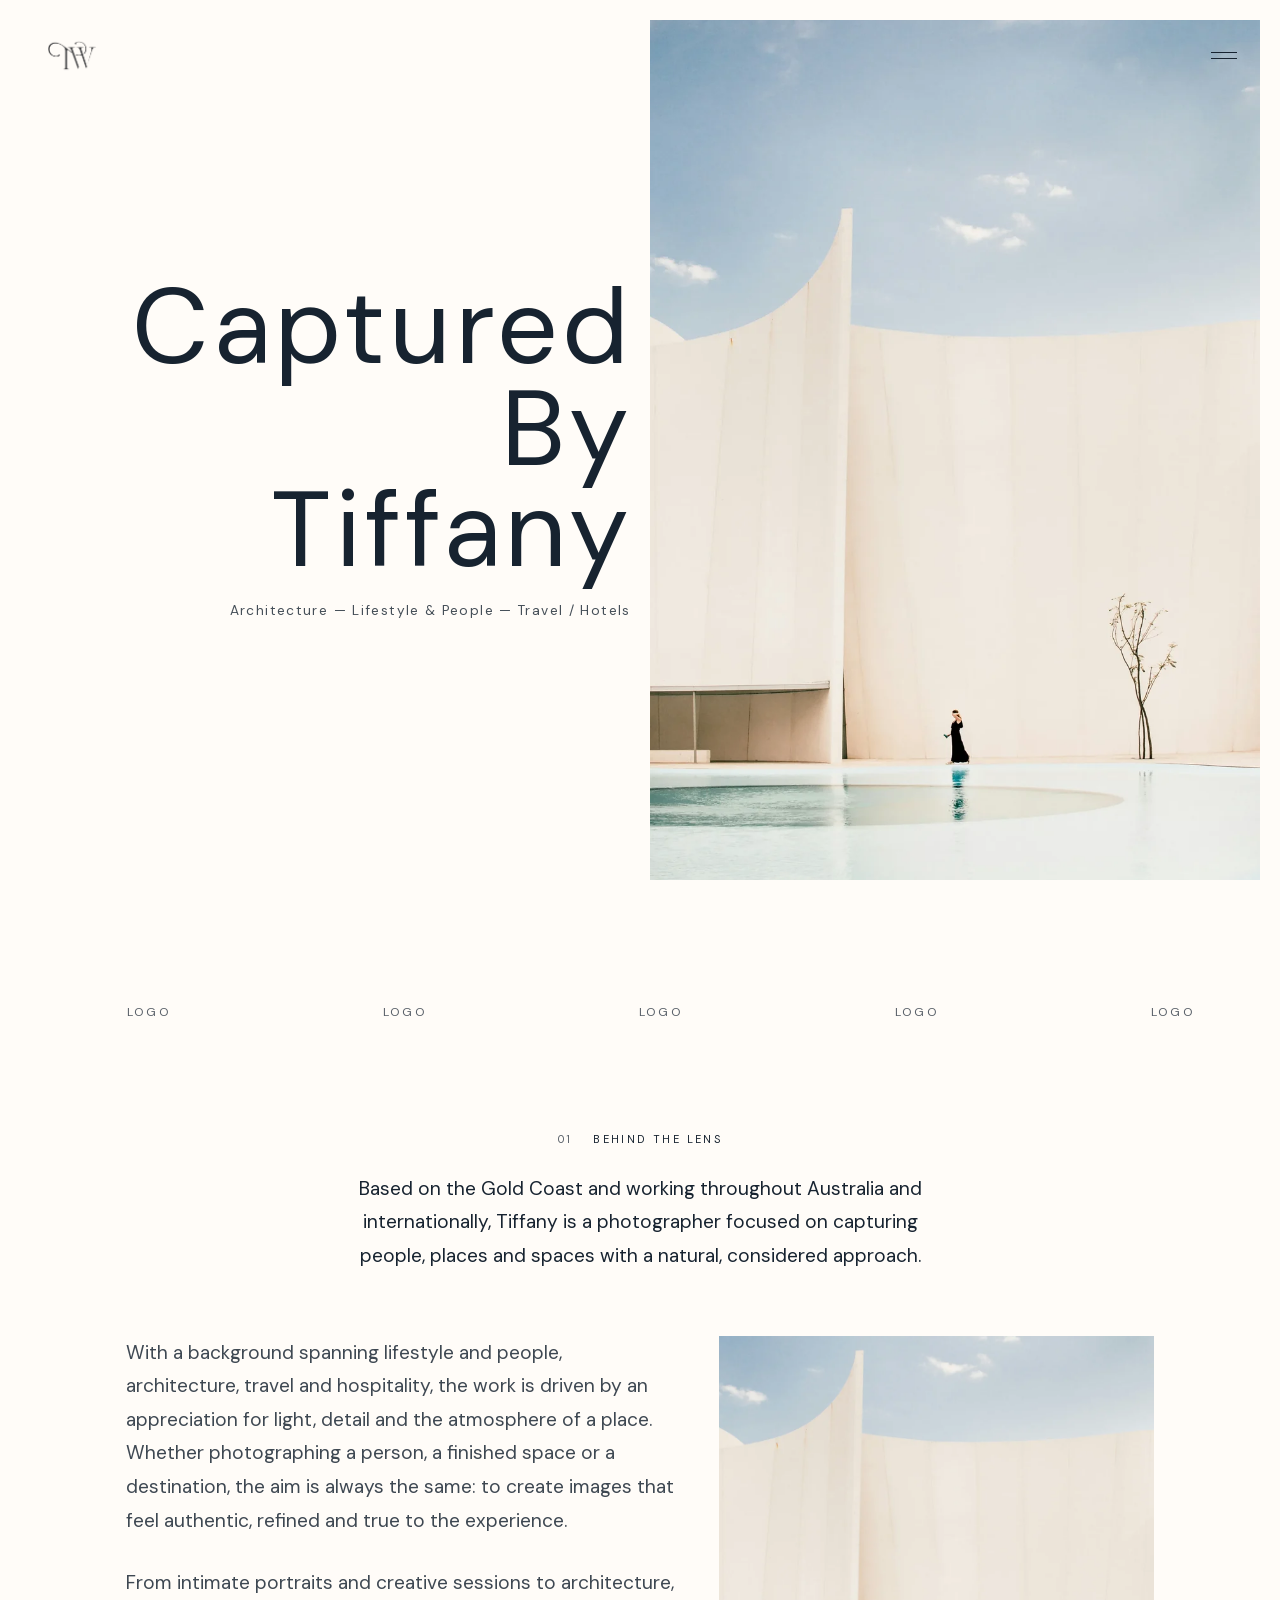
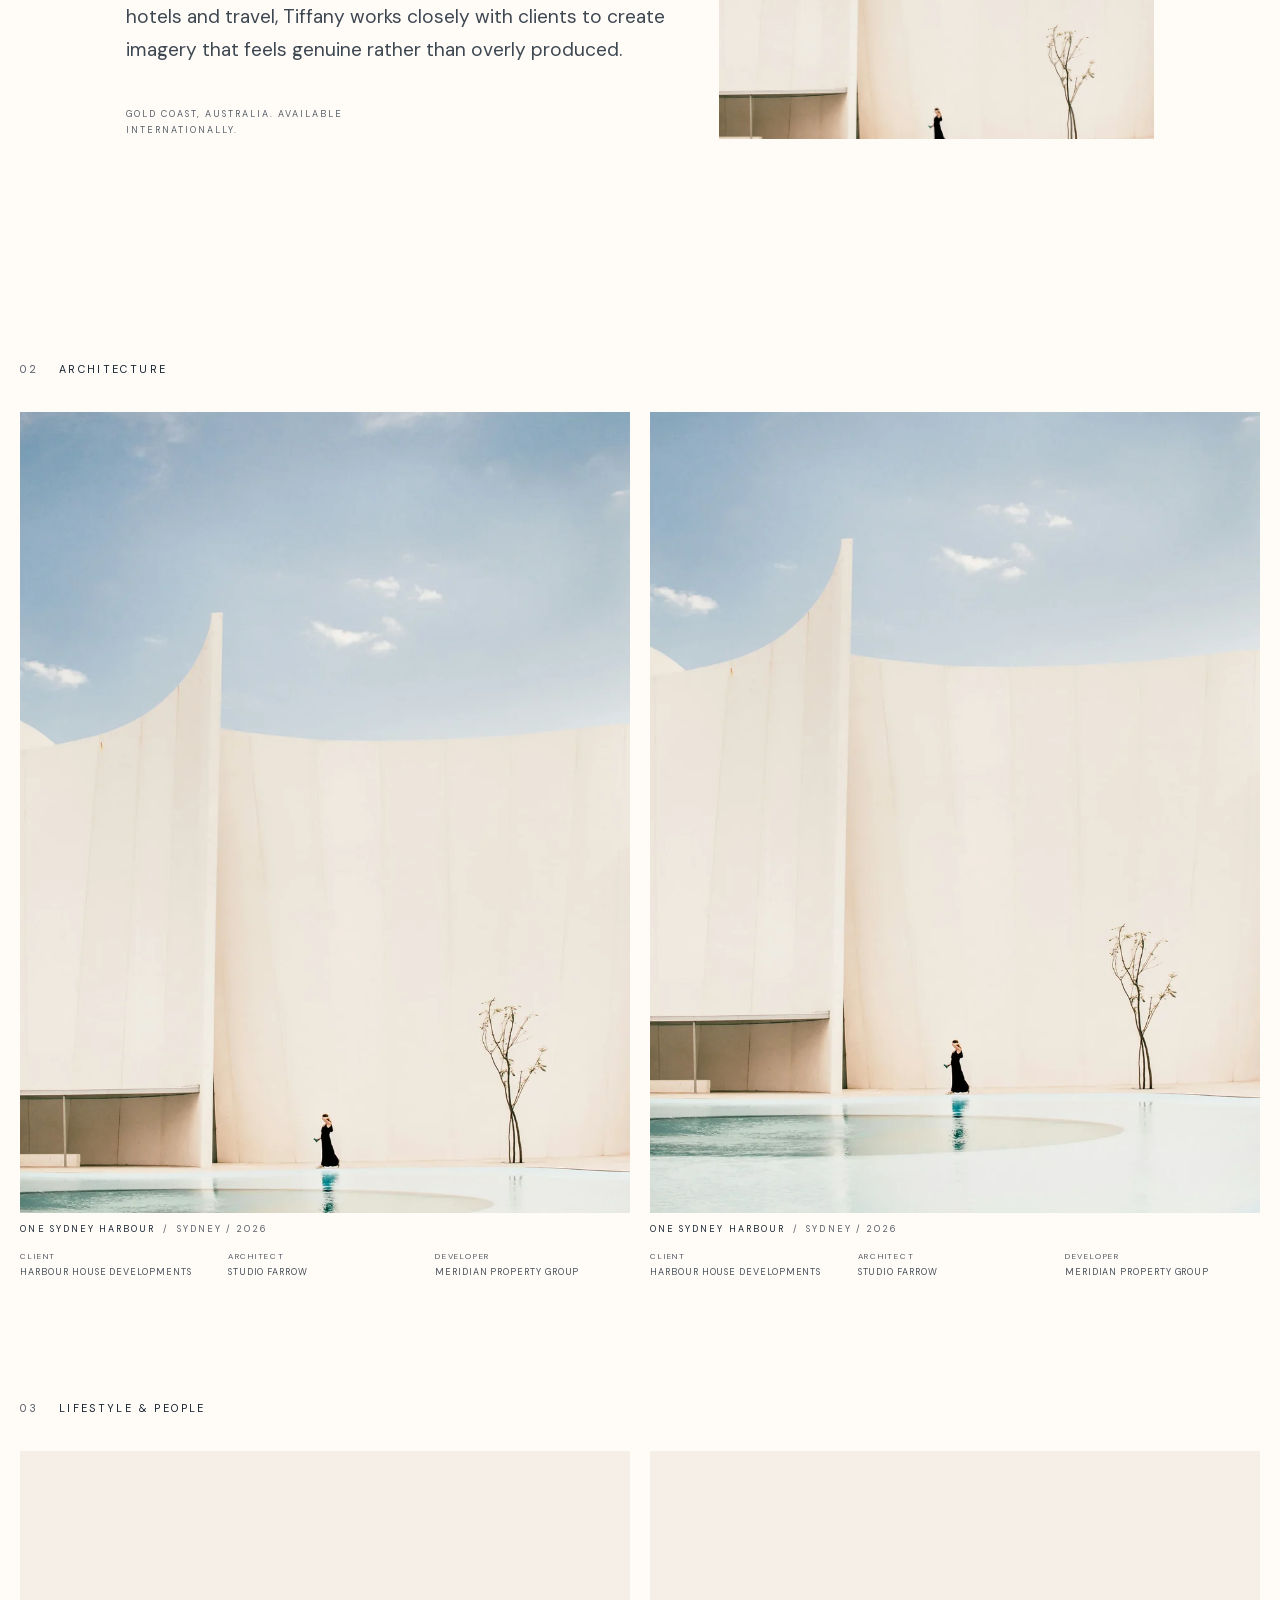
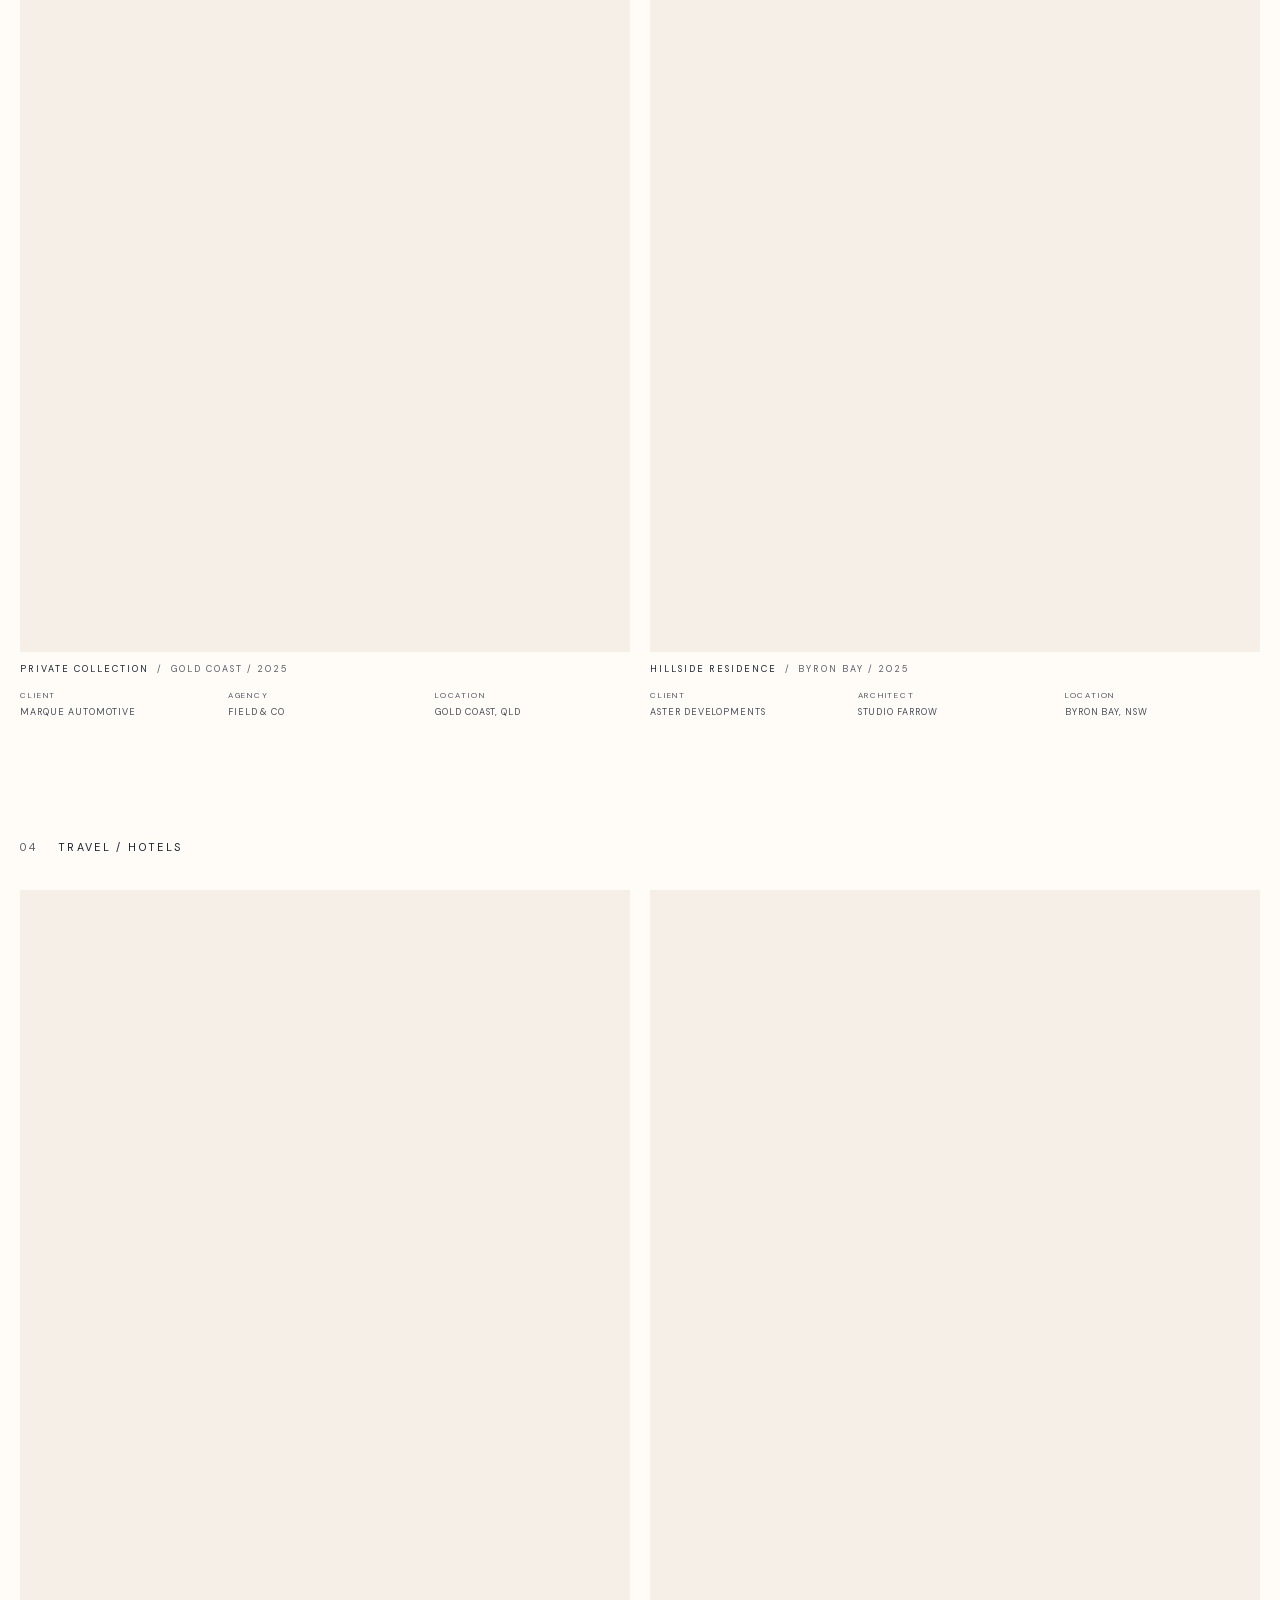
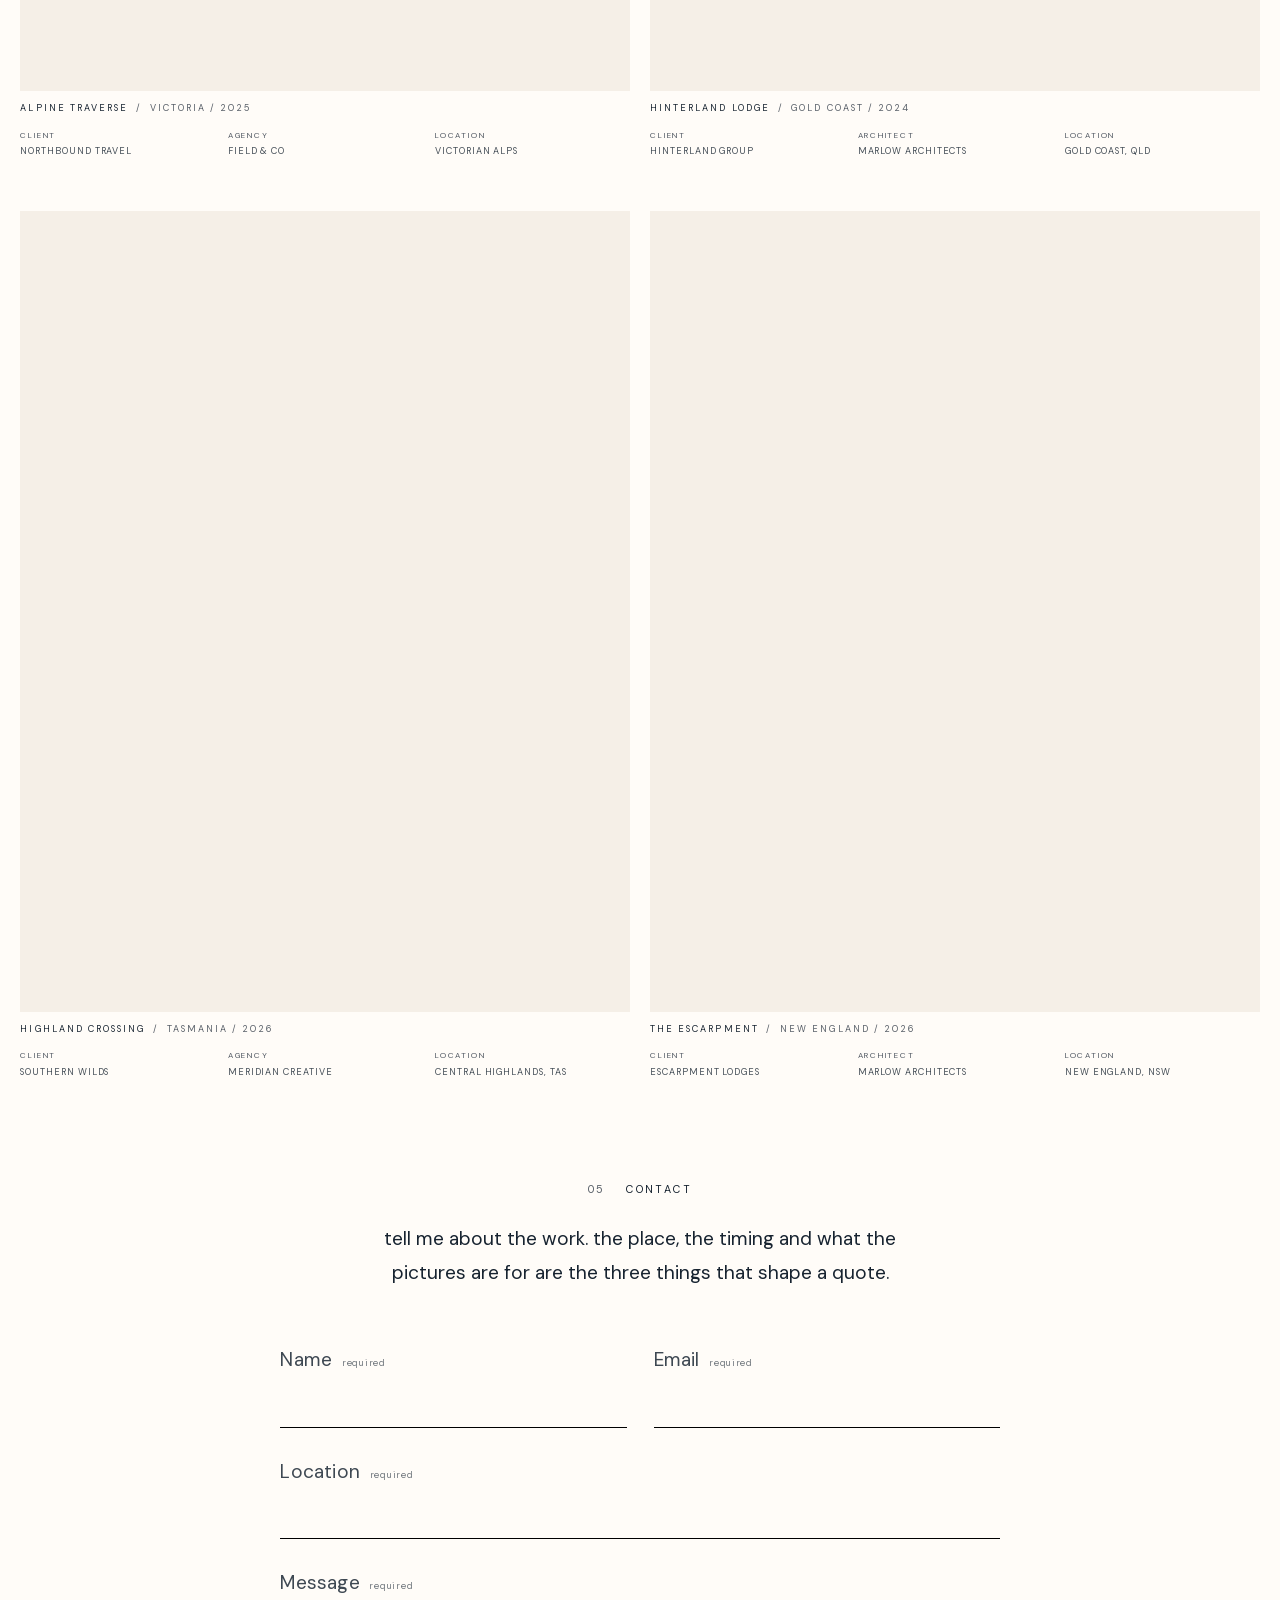
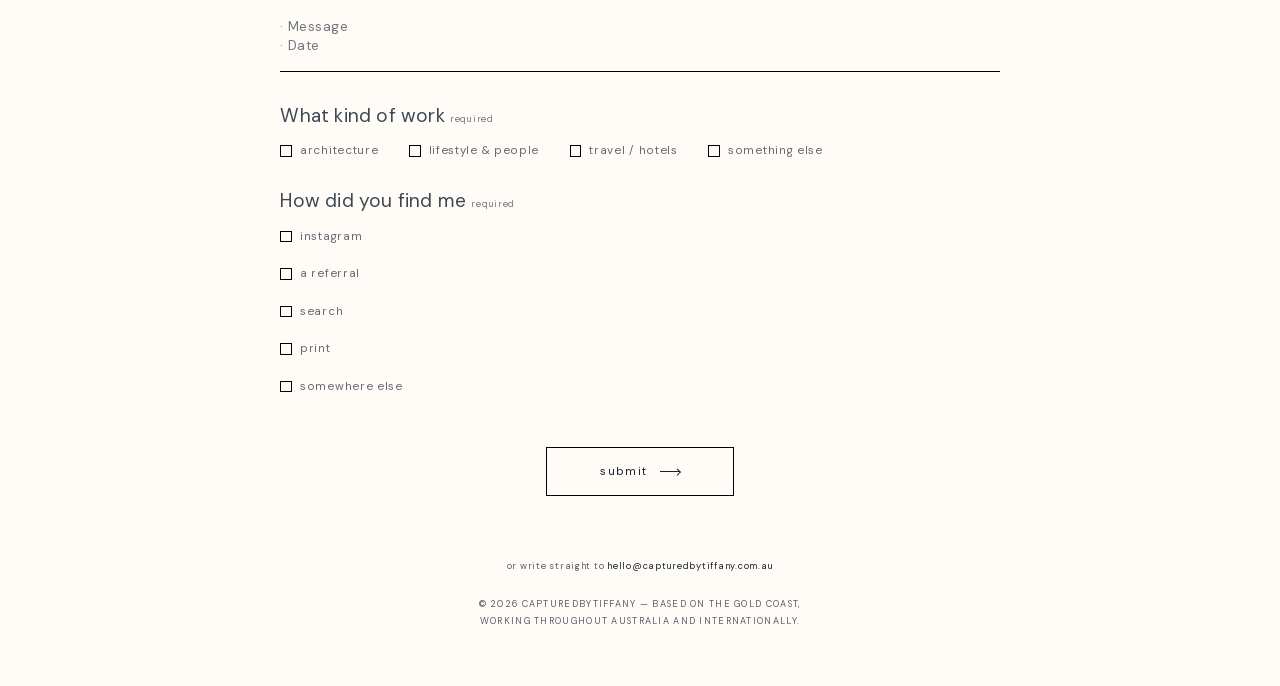
==== commit f0a5d08f: "One face: DM Sans everywhere Every word on both pages now sets in DM Sans — masthead, corner wordmar" ====
--- a/index.html
+++ b/index.html
@@ -49,22 +49,19 @@
 	     states only apply when JS is actually there to reveal them -->
 	<script>document.documentElement.className = 'js';</script>
 
-	<!-- Favicon: the letter C in Cormorant Garamond, the wordmark's own face.
-	     Rendered from the TTF to raster — an SVG favicon cannot rely on a
-	     web font.
+	<!-- Favicon: the letter C in DM Sans, the page's own face. Rendered from
+	     the TTF to raster — an SVG favicon cannot rely on a web font.
 	     Relative paths, so they resolve under the GitHub Pages project path
 	     (/capturedbytiffany/) as well as at the root of a custom domain. -->
 	<link rel="icon" href="favicon.ico" sizes="any">
 	<link rel="icon" type="image/png" href="favicon-32.png" sizes="32x32">
 	<link rel="apple-touch-icon" href="apple-touch-icon.png">
 
-	<!-- Both faces: the hero's stacked name is set large in Cormorant
-	     Garamond, and DM Sans carries everything under it. Fetch both
-	     during head parsing so they arrive before the photograph decodes and
+	<!-- One face, and the hero's stacked name is set large in it. Fetch it
+	     during head parsing so it arrives before the photograph decodes and
 	     nothing swaps face as the page fades in. crossorigin is required even
 	     same-origin: fonts always fetch in CORS mode, and a preload without it
 	     doesn't match — it downloads twice. -->
-	<link rel="preload" as="font" type="font/woff2" href="fonts/cormorant-garamond-latin.woff2" crossorigin>
 	<link rel="preload" as="font" type="font/woff2" href="fonts/dm-sans-latin.woff2" crossorigin>
 
 	<!-- One hero photograph, and it is the LCP element: start its fetch during
--- a/style.css
+++ b/style.css
@@ -50,32 +50,27 @@
 	   drawn in it (04 NAV TOGGLE). */
 	--on-photo:      #ECEAE3;
 
-	/* Type — two faces, and which one a thing takes is a question of JOB, not
-	   of size. --font-head is the voice: the hero masthead, the corner
-	   wordmark, the chapter markers, the statement and lede, the project
-	   titles. --font-body is everything read rather than looked at.
-	   Cormorant Garamond's cap height is 0.625 against Tenor Sans's 0.700 and
-	   its x-height 0.386 against 0.500, so every size token below was
-	   RE-DERIVED, not kept: caps ×1.12, lowercase ×1.26. A token moved here
-	   is a token whose face changed — none of them is a taste adjustment.
-	   DM Sans replaced Source Sans 3 as the body face later, and cost
-	   nothing in sizes: its x-height is 0.504 against 0.486, within 4%. */
-	--font-head: 'Cormorant Garamond', 'Iowan Old Style', Georgia, 'Times New Roman', serif;
-	--font-body: 'DM Sans', 'Helvetica Neue', Helvetica, Arial, sans-serif;
-	--logo-size:    clamp(21px, 2.24vw, 40px);    /* corner wordmark — cap parity with the old 19/36 */
+	/* Type — ONE face, everywhere: masthead, wordmark, chapter markers,
+	   statement, copy, captions, credits, form. The page ran on two for a
+	   while, a serif for the voice and a sans for the reading, and every size
+	   token below carries the scar: each one has been re-derived twice, first
+	   for the serif's metrics and then back again.
+
+	   The rule the numbers follow is optical parity, never taste. Capitals
+	   are matched on CAP HEIGHT, lowercase on X-HEIGHT, and a measure is
+	   checked in characters rather than carried across as a `ch` count, since
+	   a ch is the width of a ZERO and every face draws that differently.
+	   DM Sans's cap height is 0.700 — the same as the Tenor Sans this site
+	   opened with — which is why several tokens here are back at the values
+	   they started from. */
+	--font: 'DM Sans', 'Helvetica Neue', Helvetica, Arial, sans-serif;
+	--logo-size:    clamp(19px, 2vw, 36px);       /* corner wordmark */
 	--nav-size:     clamp(1.75rem, 5.2vw, 3.5rem);
 	--cap-size:     clamp(0.68rem, 1.05vw, 0.85rem);
 	--credit-size:  clamp(0.56rem, 0.72vw, 0.68rem);
 	--spec-size:    clamp(0.5rem, 0.6vw, 0.58rem);
-	--chapter-size: clamp(0.70rem, 0.95vw, 0.88rem);
+	--chapter-size: clamp(0.62rem, 0.85vw, 0.78rem);
 	--about-size:   clamp(0.95rem, 1.5vw, 1.2rem);
-
-	/* The statement and the enquiry's lede — the two places the head face
-	   speaks in sentences rather than in labels. Their own token because they
-	   are no longer set as body copy: a serif at the body's size, with a
-	   0.386 x-height, reads a full step smaller than the paragraph beside it,
-	   so it has to be set larger to weigh the same. */
-	--statement-size: clamp(1.2rem, 1.9vw, 1.5rem);
 
 	/* The enquiry form's own two sizes (11 CONTACT). The form is the one
 	   place on the page a visitor has to read and type rather than look, so
@@ -90,18 +85,15 @@
 	/* Hero masthead (06 HERO). cqi is 1% of the TYPE COLUMN's width — that
 	   column is the size container — so the name is measured against its own
 	   box: half the window on a landscape screen, all of it on a phone, from
-	   one token. "Captured" is the widest line: set in mixed case it measures
-	   3.993em of ink against the 6.284em the same word measured in capitals,
-	   so the token goes up by 1.57 to hold the masthead flush across its
-	   column — and the x-height that does the reading lands within 6% of the
-	   cap height it replaces, so the name is the same SIZE on the page while
-	   every letter is bigger. Measured: the ink fills 82% of the column at
-	   375, 768, 1440 and 2560 alike. The vh term only bites on short windows
-	   (a landscape phone, 844×390), where it hands height back to the
-	   photograph; the rem cap stops a 2560px column from shouting. Browsers
-	   without container units fall back to inherited 16px type — plain, but
-	   it fits. */
-	--mark-size: min(20.5cqi, 18vh, 15.7rem);
+	   one token. "Captured" is the widest line, and the token is whatever
+	   holds its ink across 82% of the column: 4.658em of it in DM Sans
+	   against the 3.993em the serif before it measured, so the number comes
+	   DOWN by 0.857 — a wider face needs fewer points to fill the same
+	   width. The vh term only bites on short windows (a landscape phone,
+	   844×390), where it hands height back to the photograph; the rem cap
+	   stops a 2560px column from shouting. Browsers without container units
+	   fall back to inherited 16px type — plain, but it fits. */
+	--mark-size: min(17.6cqi, 15.4vh, 13.5rem);
 	/* Mixed case too, and lowercase reads by its x-height: at the old size the
 	   line would have dropped a third of its apparent weight under a masthead
 	   that just gained some. A fifth back is enough to hold it — not the full
@@ -174,35 +166,20 @@
    02  RESET & BASE
    ========================================================================== */
 
-/* Both faces self-hosted — the latin subsets Google Fonts serves, no
+/* One face, self-hosted — the latin subset Google Fonts serves, no
    render-blocking third-party stylesheet and no extra connections. swap, as
-   before. Licences: fonts/cormorant-garamond-OFL.txt, fonts/source-sans-3-OFL.txt
-
-   Cormorant Garamond's file is VARIABLE and the weight RANGE is load-bearing
-   rather than decorative: that file defaults to 300, so a `font-weight: 400`
-   declaration would make every 400 on the page synthesise from a light
-   master instead of instancing the axis. Declaring 300 700 hands the axis to
-   the browser, and 400 is then the real 400. The chapter markers ask for 600
-   and nothing else on the page does.
-
-   DM Sans is the STATIC 400, not the variable file, because 400 is the only
-   weight the body face is ever set in — the whole variable file is 62,556
-   bytes against this one's 14,124, and the 48KB buys an optical-size axis
-   nobody here is asking for. If a second body weight is ever wanted, take
-   the variable file rather than letting the browser synthesise one.
+   before. Licence: fonts/dm-sans-OFL.txt
+
+   The STATIC 400, not the variable file: 400 is the only weight anything on
+   this page is set in, and the two-axis variable file is 62,556 bytes
+   against this one's 14,124 — 48KB for an optical-size axis nobody is asking
+   for. Nothing may ask for a 600 while this file is the one being served:
+   the browser would answer with a synthesised bold, which is a smeared 400.
+   Take the variable file instead, and say so here.
 
    DM Sans stands in for Adelle Sans, which is licensed per-domain and not
    ours to serve. The swap, when the licence is bought, is this block and the
-   --font-body token. */
-@font-face {
-	font-family: 'Cormorant Garamond';
-	font-style: normal;
-	font-weight: 300 700;
-	font-display: swap;
-	src: url('fonts/cormorant-garamond-latin.woff2') format('woff2');
-	unicode-range: U+0000-00FF, U+0131, U+0152-0153, U+02BB-02BC, U+02C6, U+02DA, U+02DC, U+0304, U+0308, U+0329, U+2000-206F, U+20AC, U+2122, U+2191, U+2193, U+2212, U+2215, U+FEFF, U+FFFD;
-}
-
+   --font token. */
 @font-face {
 	font-family: 'DM Sans';
 	font-style: normal;
@@ -227,14 +204,13 @@
 	min-height: 100%;
 	background: var(--bg);
 	color: var(--ink);
-	font-family: var(--font-body);
+	font-family: var(--font);
 	font-weight: 400;
 	overflow-x: hidden;
 
-	/* The 0.3px stroke that used to sit here is gone. It existed to give
-	   Tenor Sans a hairline weight at small sizes; on a high-contrast serif
-	   it thickens the thins and closes the counters, which is the opposite of
-	   what it was for. */
+	/* The 0.3px stroke that used to sit here is gone. It existed to give the
+	   site's first face a hairline weight at small sizes, and on a face with
+	   even strokes it only muddies them. */
 	-webkit-font-smoothing: antialiased;
 	-moz-osx-font-smoothing: grayscale;
 	text-rendering: optimizeLegibility;
@@ -250,13 +226,25 @@
 	max-width: 100%;
 }
 
-button {
+/* Form controls are the only elements on the page that do NOT inherit type:
+   left alone, every browser hands them its own system face at its own size,
+   which is how a stray Arial gets into a page that sets one face. Even the
+   visually hidden checkboxes are covered — invisible today, but the next
+   person to un-hide one should not find a different font under it. */
+button,
+input,
+textarea,
+select {
 	background: none;
 	border: none;
 	color: inherit;
 	font: inherit;
 	cursor: pointer;
 }
+
+input,
+textarea,
+select { cursor: auto; }
 
 figure { margin: 0; }
 ul { list-style: none; }
@@ -322,10 +310,6 @@
 }
 
 .brand {
-	/* The head face, like the hero masthead — the two are on screen together
-	   between a third and a half of the way down the page, and one word set
-	   in two faces reads as a bug rather than as a hierarchy. */
-	font-family: var(--font-head);
 	font-size: var(--logo-size);
 	/* Mixed case, so the tracking comes down with it: 0.14em is a CAPS
 	   setting and on lowercase it reads as damage, not as air. */
@@ -584,19 +568,19 @@
 .hero__mark {
 	margin-top: auto;
 	margin-right: -0.04em;
-	font-family: var(--font-head);
 	font-size: var(--mark-size);
 	font-weight: 400;
-	/* 0.04em, down from the 0.16em the capitals needed. Tracking is what
-	   stops capitals from closing their counters up; lowercase letters are
-	   drawn to sit close, and the same 0.16em on them reads as damage. No
-	   text-transform: the words are cased in the MARKUP, so the heading a
-	   screen reader announces and the one on the page are the same words. */
+	/* 0.04em. Tracking is what stops CAPITALS closing their counters up;
+	   lowercase letters are drawn to sit close already, and 0.16em on them
+	   reads as damage. No text-transform: the words are cased in the MARKUP,
+	   so the heading a screen reader announces and the one on the page are
+	   the same words. */
 	letter-spacing: 0.04em;
-	/* 0.95, not 0.9: mixed case brings descenders, and the p of "Captured"
-	   drops 0.275em below its baseline while the B beneath it rises 0.628em
-	   above its own. At 0.9 they touch; 0.95 leaves 0.047em of daylight and
-	   still sets the three words as one block rather than as three lines. */
+	/* 0.95: mixed case brings descenders, and the p of "Captured" drops
+	   0.22em below its baseline while the B beneath it rises 0.70em above
+	   its own — 0.92 between them, so 0.95 leaves 0.03em of daylight, and
+	   they are at opposite ends of their lines in any case. Anything looser
+	   sets three lines where the design wants one block. */
 	line-height: 0.95;
 	color: var(--ink);
 }
@@ -733,17 +717,13 @@
 	/* Without this a nav jump lands the heading flush to the viewport edge */
 	scroll-margin-top: clamp(24px, 6vh, 64px);
 
-	font-family: var(--font-head);
 	font-size: var(--chapter-size);
-	/* 600, not 400: at this size, tracked this wide, the head face's thins
-	   disappear on a low-DPI screen. The weight is what keeps the marker a
-	   mark rather than a whisper — and the variable file instances it, so it
-	   costs nothing. */
-	font-weight: 600;
-	/* Lining, not the face's default old-style figures: "01" beside "05" has
-	   to read as a series, and an old-style 0 sits below the baseline while
-	   the 1 stands on it — the pair looks broken rather than lettered. */
-	font-variant-numeric: lining-nums;
+	/* 400, and it must stay 400: the face is served as a single static
+	   weight (02 RESET), so a 600 here would be synthesised rather than
+	   drawn. The serif this replaced needed the extra weight to hold at this
+	   size; a sans does not. Figures are lining by default in this face, so
+	   the numeral and the word sit on one line without asking. */
+	font-weight: 400;
 	letter-spacing: var(--track-wide);
 	text-transform: uppercase;
 	line-height: 1;
@@ -940,24 +920,22 @@
 	padding: 0 var(--inset) clamp(80px, 16vh, 180px);
 }
 
-/* No longer set as the copy below it: the head face is what separates the
-   statement from the paragraph, and the size follows from the face rather
-   than from taste — a 0.386 x-height at the body's size reads a step
-   smaller than the body beside it. 54ch here, not 52: the measure is in
-   `ch`, and the head face's 1ch is 0.477em against the sans's 0.597, so the
-   same 52 would have pulled the line 20% shorter than it was. */
+/* Set as the copy below it — same face, same size, same leading — and
+   separated from it by weight of INK, position and measure rather than by
+   size: full ink against the paragraph's 0.83, centred where the paragraph
+   is ranged left, and a line short enough to read as a statement. It was set
+   a quarter larger while a serif carried it, which is what that serif's
+   0.386 x-height cost; on this face the same apparent size IS the body size.
+
+   46ch, measured in characters rather than carried over as a ch count:
+   DM Sans's zero is 0.684em where the serif's was 0.477, so the same 54
+   would have run this line half as long again. 46 holds 65 characters. */
 .about__statement {
-	font-family: var(--font-head);
-	max-width: 54ch;
+	max-width: 46ch;
 	margin: 0 auto clamp(40px, 7vh, 84px);
 	text-align: center;
-	font-size: var(--statement-size);
-	/* 1.5, not 1.75: a small x-height floats in a tall line box, and the
-	   statement is short enough that the air belongs around it, not in it. */
-	line-height: 1.5;
-	/* Full ink, not 0.83. This is a heading now, and a high-contrast serif
-	   held back to 83% reads as washed rather than as quiet: 15.6:1 against
-	   9.1:1. */
+	font-size: var(--about-size);
+	line-height: 1.75;
 	color: var(--ink);
 	text-wrap: balance;
 }
@@ -1079,17 +1057,15 @@
 	padding: 0 var(--inset);
 }
 
-/* Set as the statement in 10 BEHIND THE LENS is, and for the same reason:
-   it opens a section in the head face rather than reading as the form's
-   first paragraph. 54ch because the measure is in `ch` and the head face's
-   1ch is a fifth narrower. */
+/* Set exactly as the statement in 10 BEHIND THE LENS is, and for the same
+   reason: it opens a section rather than reading as the form's first
+   paragraph. */
 .contact__lede {
-	font-family: var(--font-head);
-	max-width: 54ch;
+	max-width: 46ch;
 	margin: 0 auto clamp(36px, 6vh, 64px);
 	text-align: center;
-	font-size: var(--statement-size);
-	line-height: 1.5;
+	font-size: var(--about-size);
+	line-height: 1.75;
 	color: var(--ink);
 	text-wrap: balance;
 }
@@ -1177,7 +1153,6 @@
 	background: none;
 	border: none;
 	border-bottom: 1px solid var(--line);
-	font-family: var(--font-body);
 	font-size: var(--field-size);
 	letter-spacing: 0.04em;
 	line-height: 1.6;
@@ -1487,7 +1462,6 @@
 	background: none;
 	border: none;
 	box-shadow: inset 0 0 0 1px var(--line);
-	font-family: var(--font-body);
 	font-size: var(--tick-size);
 	/* No transform: the word in the markup IS the word on the button, and
 	   lowercase at 0.22em falls apart — 0.12em is enough to hold the block
@@ -1602,12 +1576,10 @@
 
 .project__title {
 	padding: clamp(40px, 7vh, 90px) var(--inset) clamp(18px, 2.6vh, 34px);
-	/* Set as the homepage's chapter markers are — same face, same weight,
-	   same figures — because that is what they are on this page. */
-	font-family: var(--font-head);
+	/* Set as the homepage's chapter markers are, because that is what they
+	   are on this page. */
 	font-size: var(--chapter-size);
-	font-weight: 600;
-	font-variant-numeric: lining-nums;
+	font-weight: 400;
 	letter-spacing: var(--track-wide);
 	text-transform: uppercase;
 	line-height: 1;
@@ -1755,10 +1727,8 @@
 		--cap-size:  clamp(0.62rem, 2.5vw, 0.78rem);
 
 		/* The corner name, the logo and the hamburger must all fit a 320px
-		   phone. Same cap parity as the desktop token (×1.12), and mixed case
-		   is narrower than the capitals this replaced, so the fit improves.
-		   Back to the desktop floor from ~414px up. */
-		--logo-size: clamp(16px, 5.15vw, 21px);
+		   phone. Back to the desktop floor from ~414px up. */
+		--logo-size: clamp(14px, 4.6vw, 19px);
 
 		/* Taller band: the project line stacks to two lines and the three
 		   credit columns collapse to one, so the band has more to hold */
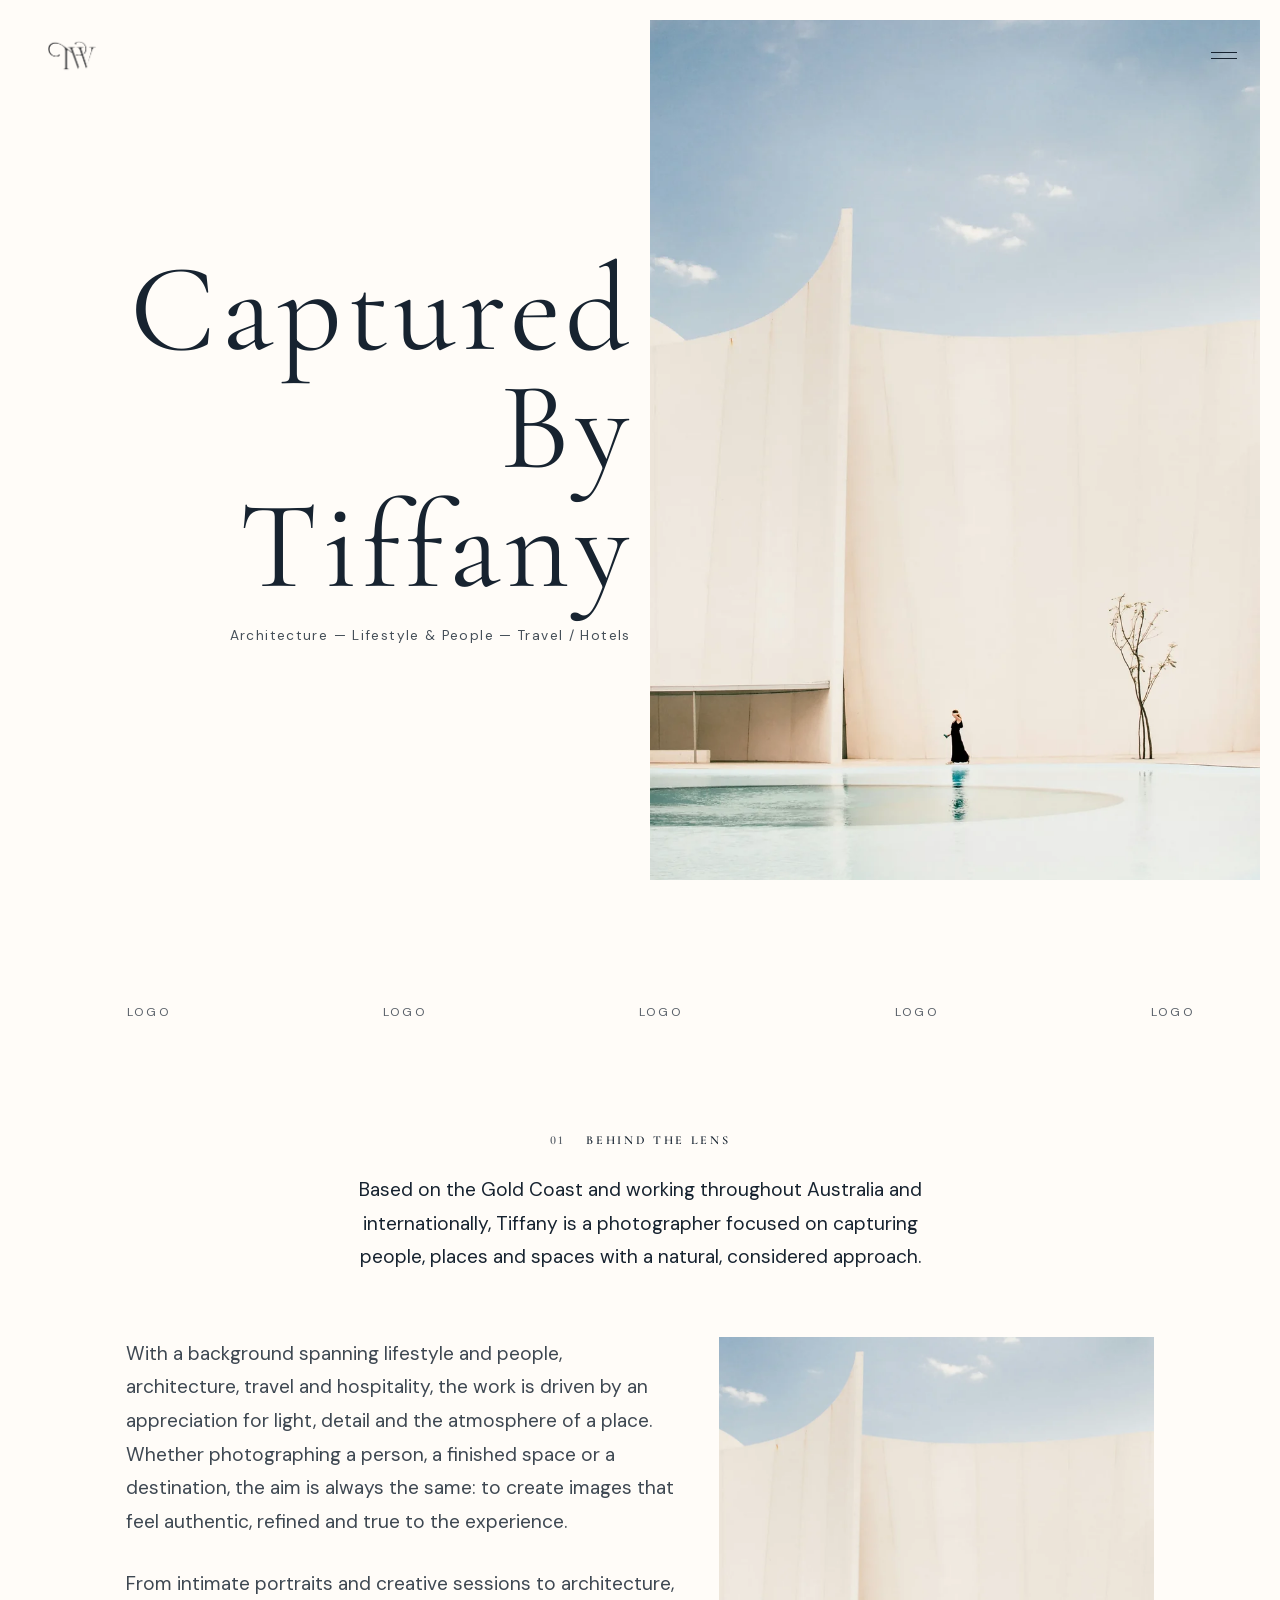
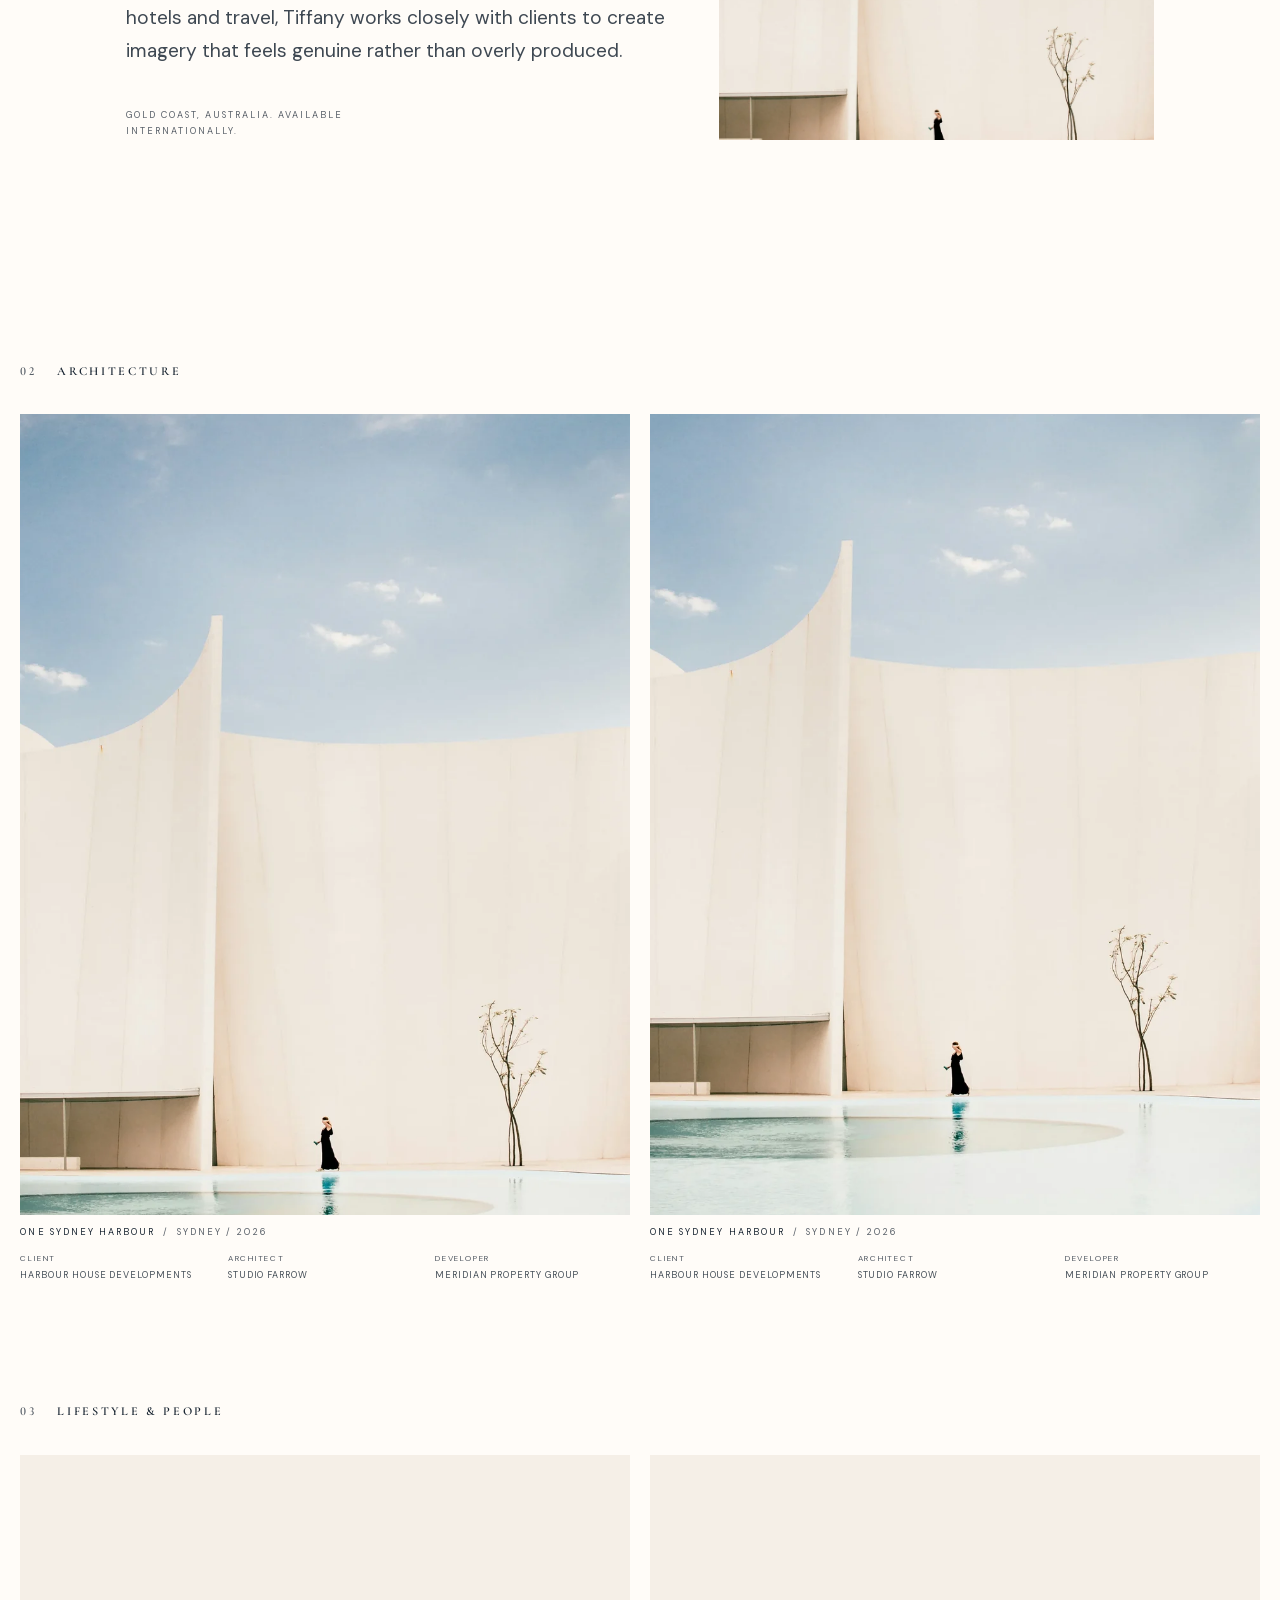
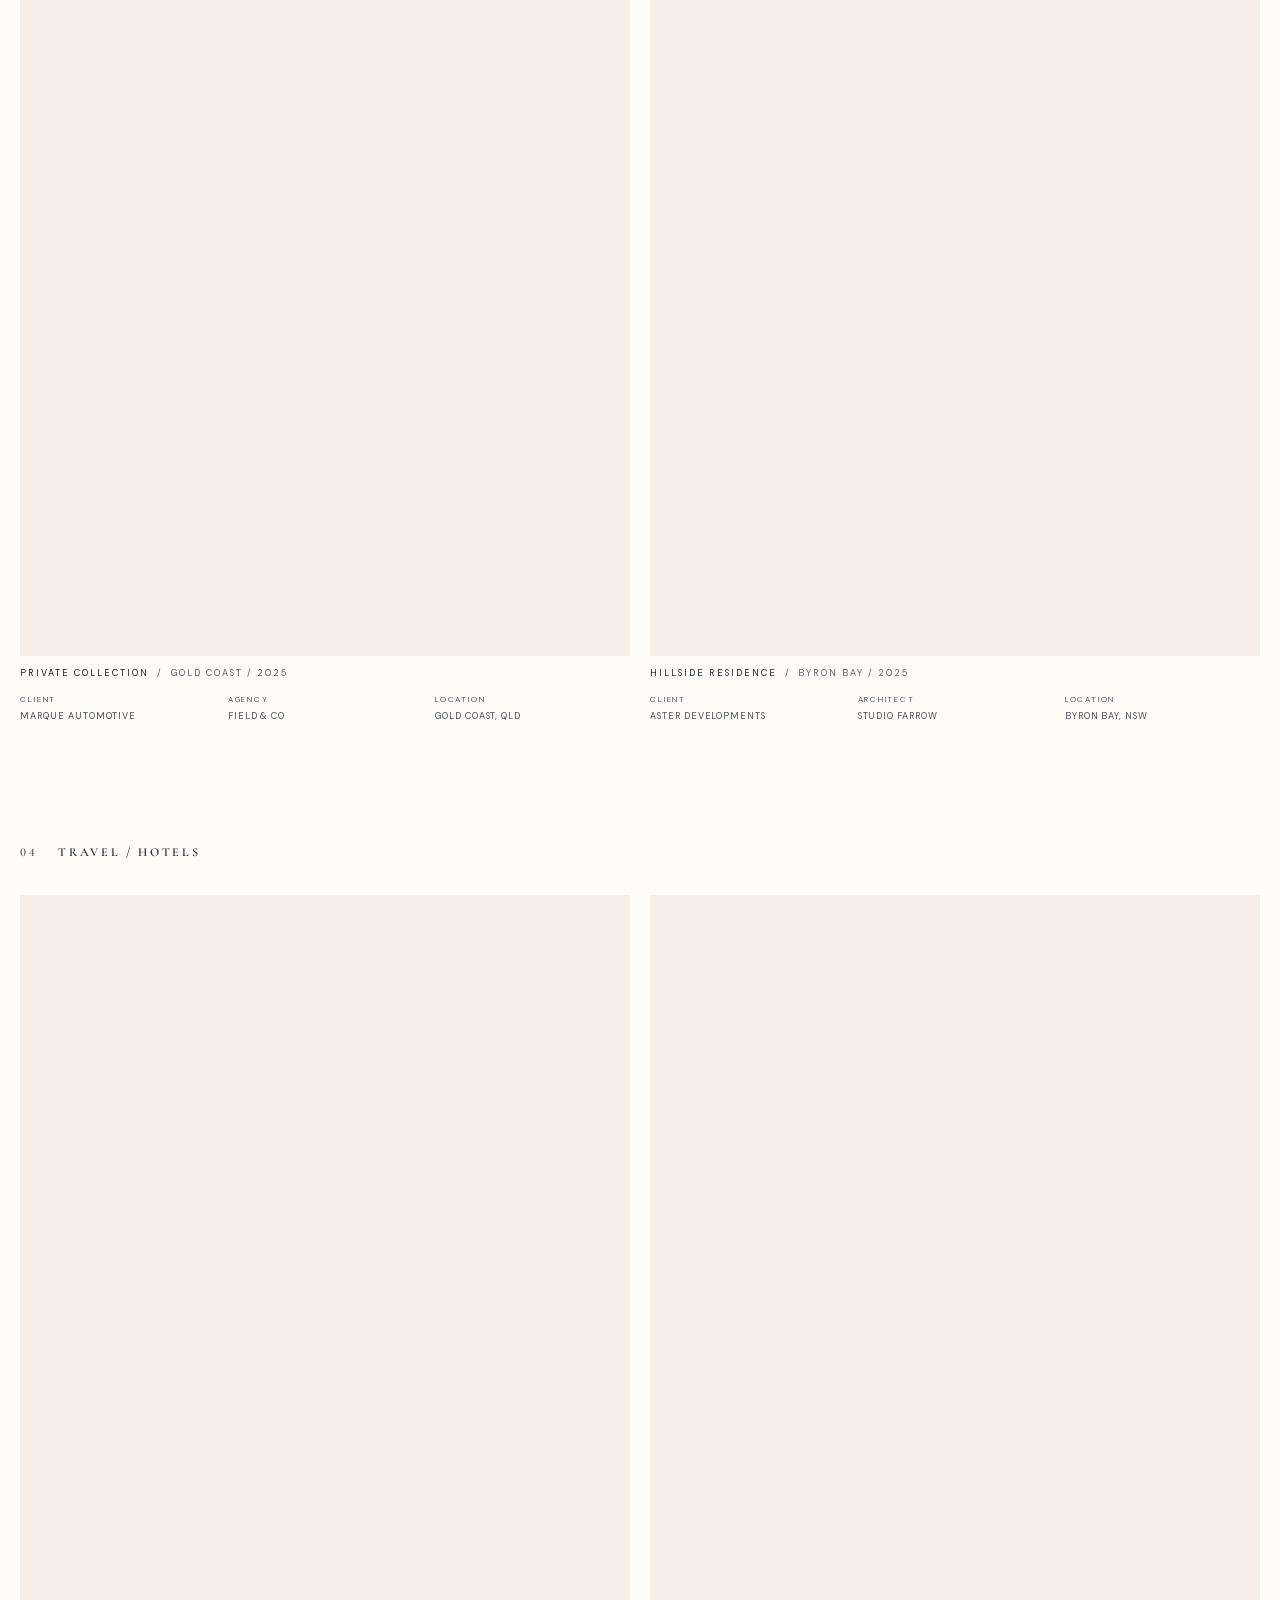
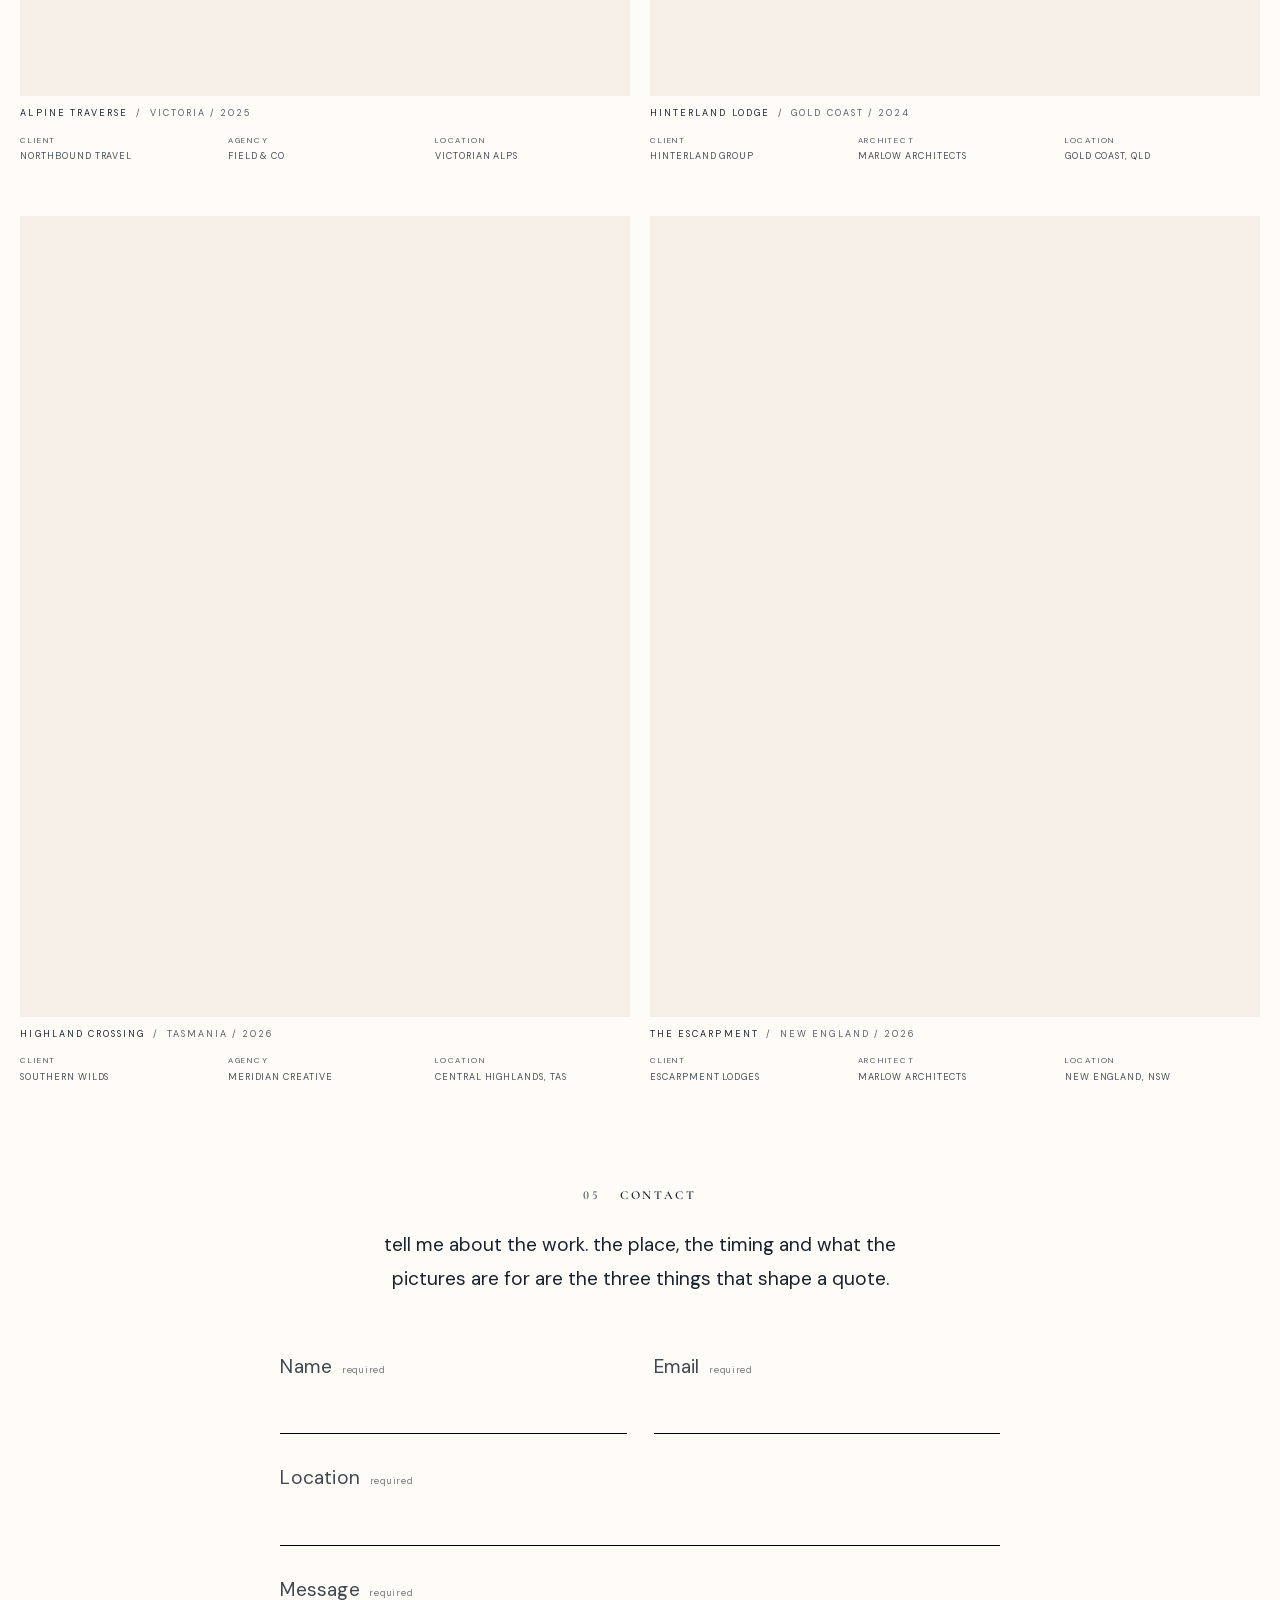
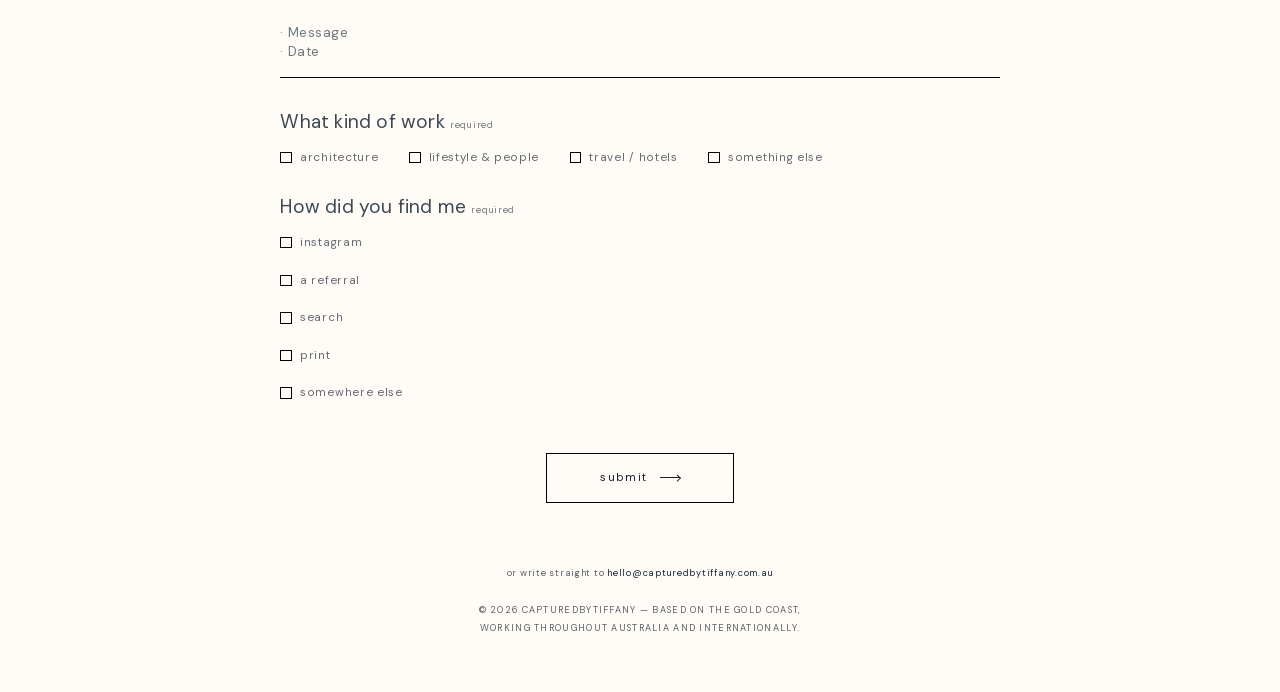
==== commit 80098b49: "Cormorant Garamond for the titles, DM Sans for everything else Titles are the NAMES of things and no" ====
--- a/index.html
+++ b/index.html
@@ -49,19 +49,21 @@
 	     states only apply when JS is actually there to reveal them -->
 	<script>document.documentElement.className = 'js';</script>
 
-	<!-- Favicon: the letter C in DM Sans, the page's own face. Rendered from
-	     the TTF to raster — an SVG favicon cannot rely on a web font.
+	<!-- Favicon: the letter C in the title face, the wordmark's own. Rendered
+	     from the TTF to raster — an SVG favicon cannot rely on a web font.
 	     Relative paths, so they resolve under the GitHub Pages project path
 	     (/capturedbytiffany/) as well as at the root of a custom domain. -->
 	<link rel="icon" href="favicon.ico" sizes="any">
 	<link rel="icon" type="image/png" href="favicon-32.png" sizes="32x32">
 	<link rel="apple-touch-icon" href="apple-touch-icon.png">
 
-	<!-- One face, and the hero's stacked name is set large in it. Fetch it
-	     during head parsing so it arrives before the photograph decodes and
-	     nothing swaps face as the page fades in. crossorigin is required even
-	     same-origin: fonts always fetch in CORS mode, and a preload without it
-	     doesn't match — it downloads twice. -->
+	<!-- Both faces: the title serif carries the hero's stacked name, which is
+	     the largest type on the page, and the sans carries everything else.
+	     Fetch both during head parsing so they arrive before the photograph
+	     decodes and nothing swaps face as the page fades in. crossorigin is
+	     required even same-origin: fonts always fetch in CORS mode, and a
+	     preload without it doesn't match — it downloads twice. -->
+	<link rel="preload" as="font" type="font/woff2" href="fonts/cormorant-garamond-latin.woff2" crossorigin>
 	<link rel="preload" as="font" type="font/woff2" href="fonts/dm-sans-latin.woff2" crossorigin>
 
 	<!-- One hero photograph, and it is the LCP element: start its fetch during
--- a/style.css
+++ b/style.css
@@ -50,26 +50,26 @@
 	   drawn in it (04 NAV TOGGLE). */
 	--on-photo:      #ECEAE3;
 
-	/* Type — ONE face, everywhere: masthead, wordmark, chapter markers,
-	   statement, copy, captions, credits, form. The page ran on two for a
-	   while, a serif for the voice and a sans for the reading, and every size
-	   token below carries the scar: each one has been re-derived twice, first
-	   for the serif's metrics and then back again.
-
-	   The rule the numbers follow is optical parity, never taste. Capitals
-	   are matched on CAP HEIGHT, lowercase on X-HEIGHT, and a measure is
-	   checked in characters rather than carried across as a `ch` count, since
-	   a ch is the width of a ZERO and every face draws that differently.
-	   DM Sans's cap height is 0.700 — the same as the Tenor Sans this site
-	   opened with — which is why several tokens here are back at the values
-	   they started from. */
-	--font: 'DM Sans', 'Helvetica Neue', Helvetica, Arial, sans-serif;
-	--logo-size:    clamp(19px, 2vw, 36px);       /* corner wordmark */
+	/* Type — two faces, and which one a thing takes is a question of JOB.
+	   --font-title is for the NAMES of things and nothing else: the hero
+	   masthead, the corner wordmark, the chapter markers, the project titles.
+	   --font is everything else, including the statement and the lede, which
+	   are sentences rather than titles however large they are set.
+
+	   Every size below follows optical parity, never taste: capitals matched
+	   on CAP HEIGHT (Cormorant Garamond 0.625 against DM Sans's 0.700, so a
+	   title token is 1.12 of what the sans would want), lowercase on
+	   X-HEIGHT (0.386 against 0.504), and a measure checked in CHARACTERS
+	   rather than carried across as a `ch` count, since a ch is the width of
+	   a ZERO and every face draws that differently. */
+	--font:       'DM Sans', 'Helvetica Neue', Helvetica, Arial, sans-serif;
+	--font-title: 'Cormorant Garamond', 'Iowan Old Style', Georgia, 'Times New Roman', serif;
+	--logo-size:    clamp(21px, 2.24vw, 40px);    /* corner wordmark — a title */
 	--nav-size:     clamp(1.75rem, 5.2vw, 3.5rem);
 	--cap-size:     clamp(0.68rem, 1.05vw, 0.85rem);
 	--credit-size:  clamp(0.56rem, 0.72vw, 0.68rem);
 	--spec-size:    clamp(0.5rem, 0.6vw, 0.58rem);
-	--chapter-size: clamp(0.62rem, 0.85vw, 0.78rem);
+	--chapter-size: clamp(0.70rem, 0.95vw, 0.88rem);
 	--about-size:   clamp(0.95rem, 1.5vw, 1.2rem);
 
 	/* The enquiry form's own two sizes (11 CONTACT). The form is the one
@@ -86,14 +86,15 @@
 	   column is the size container — so the name is measured against its own
 	   box: half the window on a landscape screen, all of it on a phone, from
 	   one token. "Captured" is the widest line, and the token is whatever
-	   holds its ink across 82% of the column: 4.658em of it in DM Sans
-	   against the 3.993em the serif before it measured, so the number comes
-	   DOWN by 0.857 — a wider face needs fewer points to fill the same
-	   width. The vh term only bites on short windows (a landscape phone,
-	   844×390), where it hands height back to the photograph; the rem cap
-	   stops a 2560px column from shouting. Browsers without container units
-	   fall back to inherited 16px type — plain, but it fits. */
-	--mark-size: min(17.6cqi, 15.4vh, 13.5rem);
+	   holds its ink across 82% of the column: 3.993em of it in the title
+	   face, against the 4.658em the body face measures, so the number is
+	   1.166 of what a sans masthead would want — a narrower face needs more
+	   points to fill the same width. The vh term only bites on short windows
+	   (a landscape phone, 844×390), where it hands height back to the
+	   photograph; the rem cap stops a 2560px column from shouting. Browsers
+	   without container units fall back to inherited 16px type — plain, but
+	   it fits. */
+	--mark-size: min(20.5cqi, 18vh, 15.7rem);
 	/* Mixed case too, and lowercase reads by its x-height: at the old size the
 	   line would have dropped a third of its apparent weight under a masthead
 	   that just gained some. A fifth back is enough to hold it — not the full
@@ -166,26 +167,45 @@
    02  RESET & BASE
    ========================================================================== */
 
-/* One face, self-hosted — the latin subset Google Fonts serves, no
-   render-blocking third-party stylesheet and no extra connections. swap, as
-   before. Licence: fonts/dm-sans-OFL.txt
-
-   The STATIC 400, not the variable file: 400 is the only weight anything on
-   this page is set in, and the two-axis variable file is 62,556 bytes
+/* Both faces self-hosted — the latin subsets Google Fonts serves — rather
+   than linked from fonts.googleapis.com. Three reasons, in order: the CSP in
+   both pages' heads allows stylesheets and fonts from 'self' only, so a
+   third-party <link> would be refused outright; a Google stylesheet is
+   render-blocking and adds two connections before a single byte of font
+   arrives; and a file in this repo cannot change under us. swap, as before.
+   Licences: fonts/dm-sans-OFL.txt, fonts/cormorant-garamond-OFL.txt
+
+   DM SANS is the STATIC 400, not the variable file: 400 is the only weight
+   the body is ever set in, and the two-axis variable file is 62,556 bytes
    against this one's 14,124 — 48KB for an optical-size axis nobody is asking
-   for. Nothing may ask for a 600 while this file is the one being served:
-   the browser would answer with a synthesised bold, which is a smeared 400.
-   Take the variable file instead, and say so here.
+   for. Nothing may ask this family for a 600 while that file is the one
+   being served: the browser would answer with a synthesised bold, which is a
+   smeared 400. Take the variable file instead, and say so here.
+
+   CORMORANT GARAMOND is variable, and its weight RANGE is load-bearing: the
+   file's default instance is 300, so a flat `font-weight: 400` here would
+   make every 400 synthesise from a light master rather than instance the
+   axis. Declaring 300 700 hands the axis to the browser, and the chapter
+   markers' 600 is then a real 600.
 
    DM Sans stands in for Adelle Sans, which is licensed per-domain and not
-   ours to serve. The swap, when the licence is bought, is this block and the
-   --font token. */
+   ours to serve. The swap, when the licence is bought, is its block here and
+   the --font token. */
 @font-face {
 	font-family: 'DM Sans';
 	font-style: normal;
 	font-weight: 400;
 	font-display: swap;
 	src: url('fonts/dm-sans-latin.woff2') format('woff2');
+	unicode-range: U+0000-00FF, U+0131, U+0152-0153, U+02BB-02BC, U+02C6, U+02DA, U+02DC, U+0304, U+0308, U+0329, U+2000-206F, U+20AC, U+2122, U+2191, U+2193, U+2212, U+2215, U+FEFF, U+FFFD;
+}
+
+@font-face {
+	font-family: 'Cormorant Garamond';
+	font-style: normal;
+	font-weight: 300 700;
+	font-display: swap;
+	src: url('fonts/cormorant-garamond-latin.woff2') format('woff2');
 	unicode-range: U+0000-00FF, U+0131, U+0152-0153, U+02BB-02BC, U+02C6, U+02DA, U+02DC, U+0304, U+0308, U+0329, U+2000-206F, U+20AC, U+2122, U+2191, U+2193, U+2212, U+2215, U+FEFF, U+FFFD;
 }
 
@@ -310,6 +330,7 @@
 }
 
 .brand {
+	font-family: var(--font-title);
 	font-size: var(--logo-size);
 	/* Mixed case, so the tracking comes down with it: 0.14em is a CAPS
 	   setting and on lowercase it reads as damage, not as air. */
@@ -568,6 +589,7 @@
 .hero__mark {
 	margin-top: auto;
 	margin-right: -0.04em;
+	font-family: var(--font-title);
 	font-size: var(--mark-size);
 	font-weight: 400;
 	/* 0.04em. Tracking is what stops CAPITALS closing their counters up;
@@ -577,8 +599,8 @@
 	   the same words. */
 	letter-spacing: 0.04em;
 	/* 0.95: mixed case brings descenders, and the p of "Captured" drops
-	   0.22em below its baseline while the B beneath it rises 0.70em above
-	   its own — 0.92 between them, so 0.95 leaves 0.03em of daylight, and
+	   0.275em below its baseline while the B beneath it rises 0.628em above
+	   its own — 0.903 between them, so 0.95 leaves 0.047em of daylight, and
 	   they are at opposite ends of their lines in any case. Anything looser
 	   sets three lines where the design wants one block. */
 	line-height: 0.95;
@@ -717,13 +739,17 @@
 	/* Without this a nav jump lands the heading flush to the viewport edge */
 	scroll-margin-top: clamp(24px, 6vh, 64px);
 
+	font-family: var(--font-title);
 	font-size: var(--chapter-size);
-	/* 400, and it must stay 400: the face is served as a single static
-	   weight (02 RESET), so a 600 here would be synthesised rather than
-	   drawn. The serif this replaced needed the extra weight to hold at this
-	   size; a sans does not. Figures are lining by default in this face, so
-	   the numeral and the word sit on one line without asking. */
-	font-weight: 400;
+	/* 600: at this size, tracked this wide, a high-contrast serif's thins
+	   disappear on a low-DPI screen. The weight is what keeps the marker a
+	   mark rather than a whisper, and the variable file instances it, so it
+	   costs nothing and is never synthesised. */
+	font-weight: 600;
+	/* Lining, not this face's default old-style figures: "01" beside "05"
+	   has to read as a series, and an old-style 0 sits below the baseline
+	   while the 1 stands on it — the pair looks broken rather than lettered. */
+	font-variant-numeric: lining-nums;
 	letter-spacing: var(--track-wide);
 	text-transform: uppercase;
 	line-height: 1;
@@ -1576,10 +1602,12 @@
 
 .project__title {
 	padding: clamp(40px, 7vh, 90px) var(--inset) clamp(18px, 2.6vh, 34px);
-	/* Set as the homepage's chapter markers are, because that is what they
-	   are on this page. */
+	/* Set as the homepage's chapter markers are — same face, same weight,
+	   same figures — because that is what they are on this page. */
+	font-family: var(--font-title);
 	font-size: var(--chapter-size);
-	font-weight: 400;
+	font-weight: 600;
+	font-variant-numeric: lining-nums;
 	letter-spacing: var(--track-wide);
 	text-transform: uppercase;
 	line-height: 1;
@@ -1727,8 +1755,10 @@
 		--cap-size:  clamp(0.62rem, 2.5vw, 0.78rem);
 
 		/* The corner name, the logo and the hamburger must all fit a 320px
-		   phone. Back to the desktop floor from ~414px up. */
-		--logo-size: clamp(14px, 4.6vw, 19px);
+		   phone. Same cap parity as the desktop token, and mixed case is
+		   narrower than the capitals this replaced, so the fit improves.
+		   Back to the desktop floor from ~414px up. */
+		--logo-size: clamp(16px, 5.15vw, 21px);
 
 		/* Taller band: the project line stacks to two lines and the three
 		   credit columns collapse to one, so the band has more to hold */
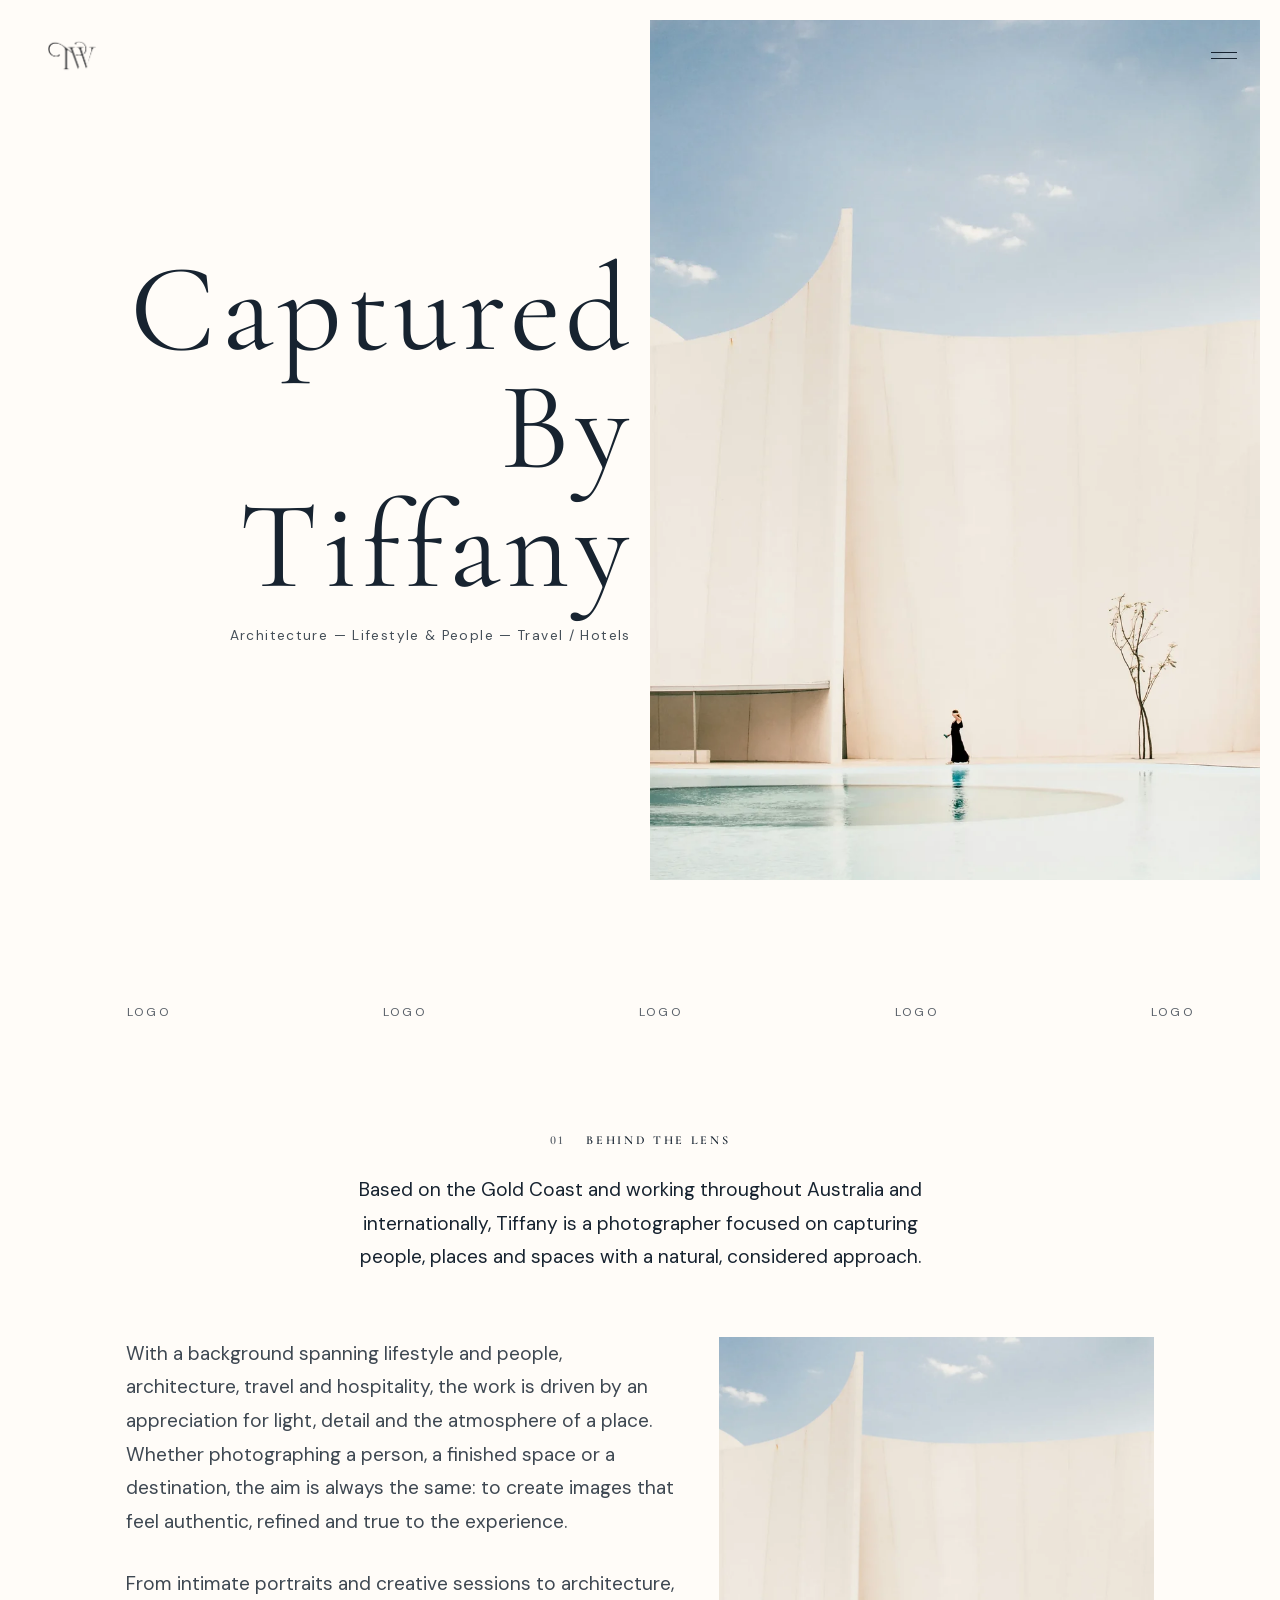
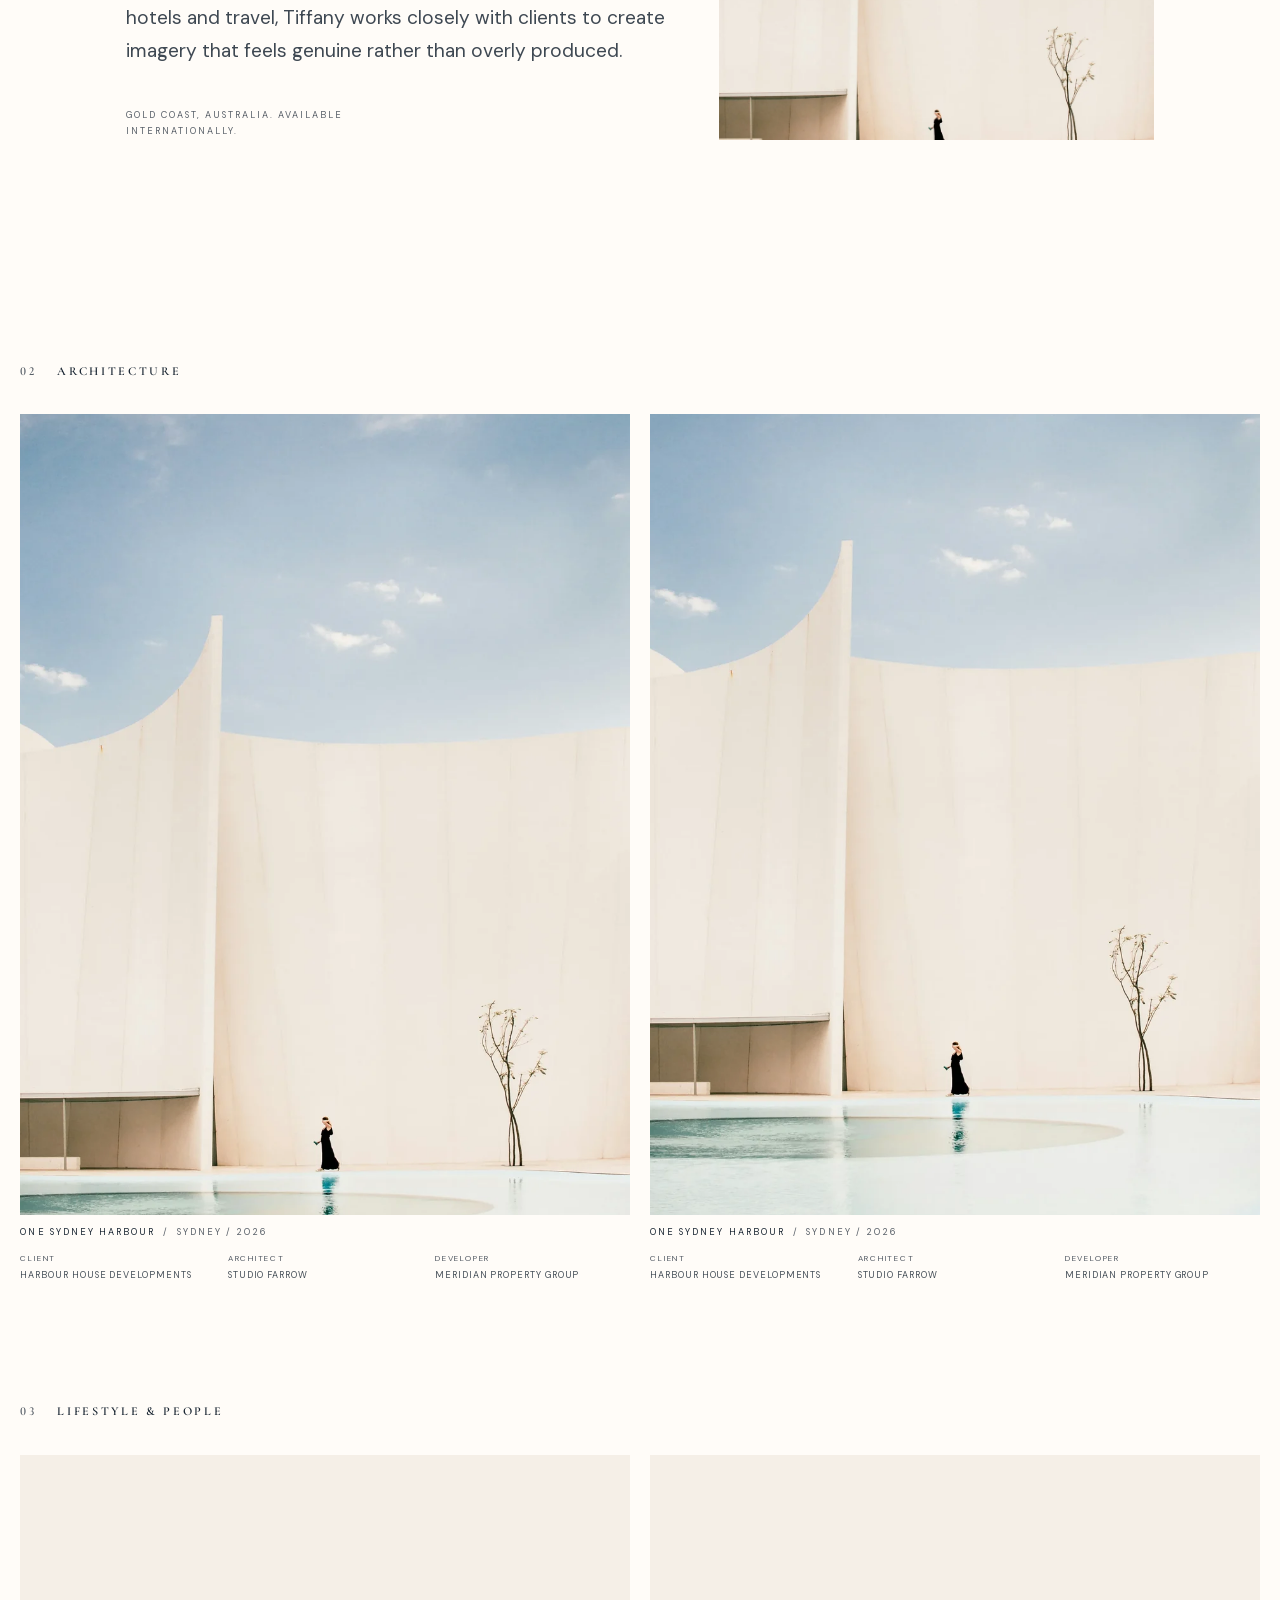
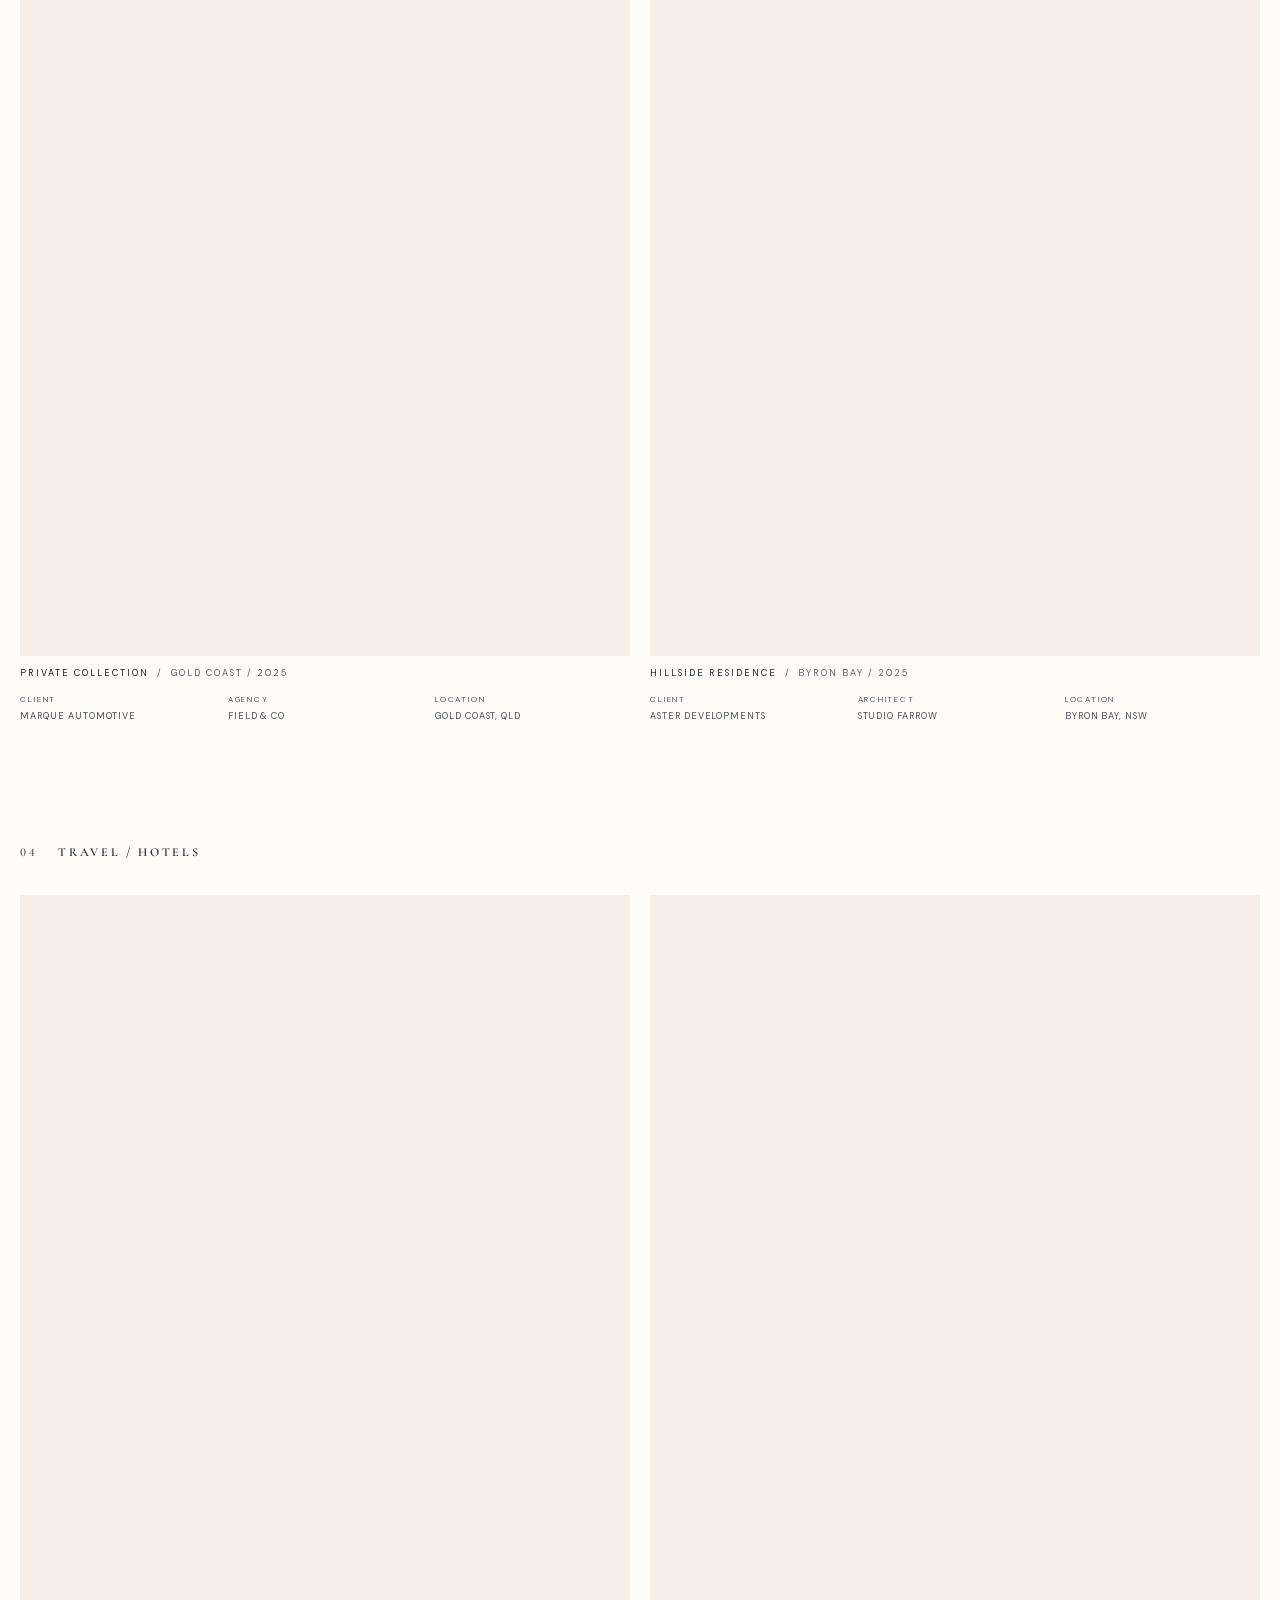
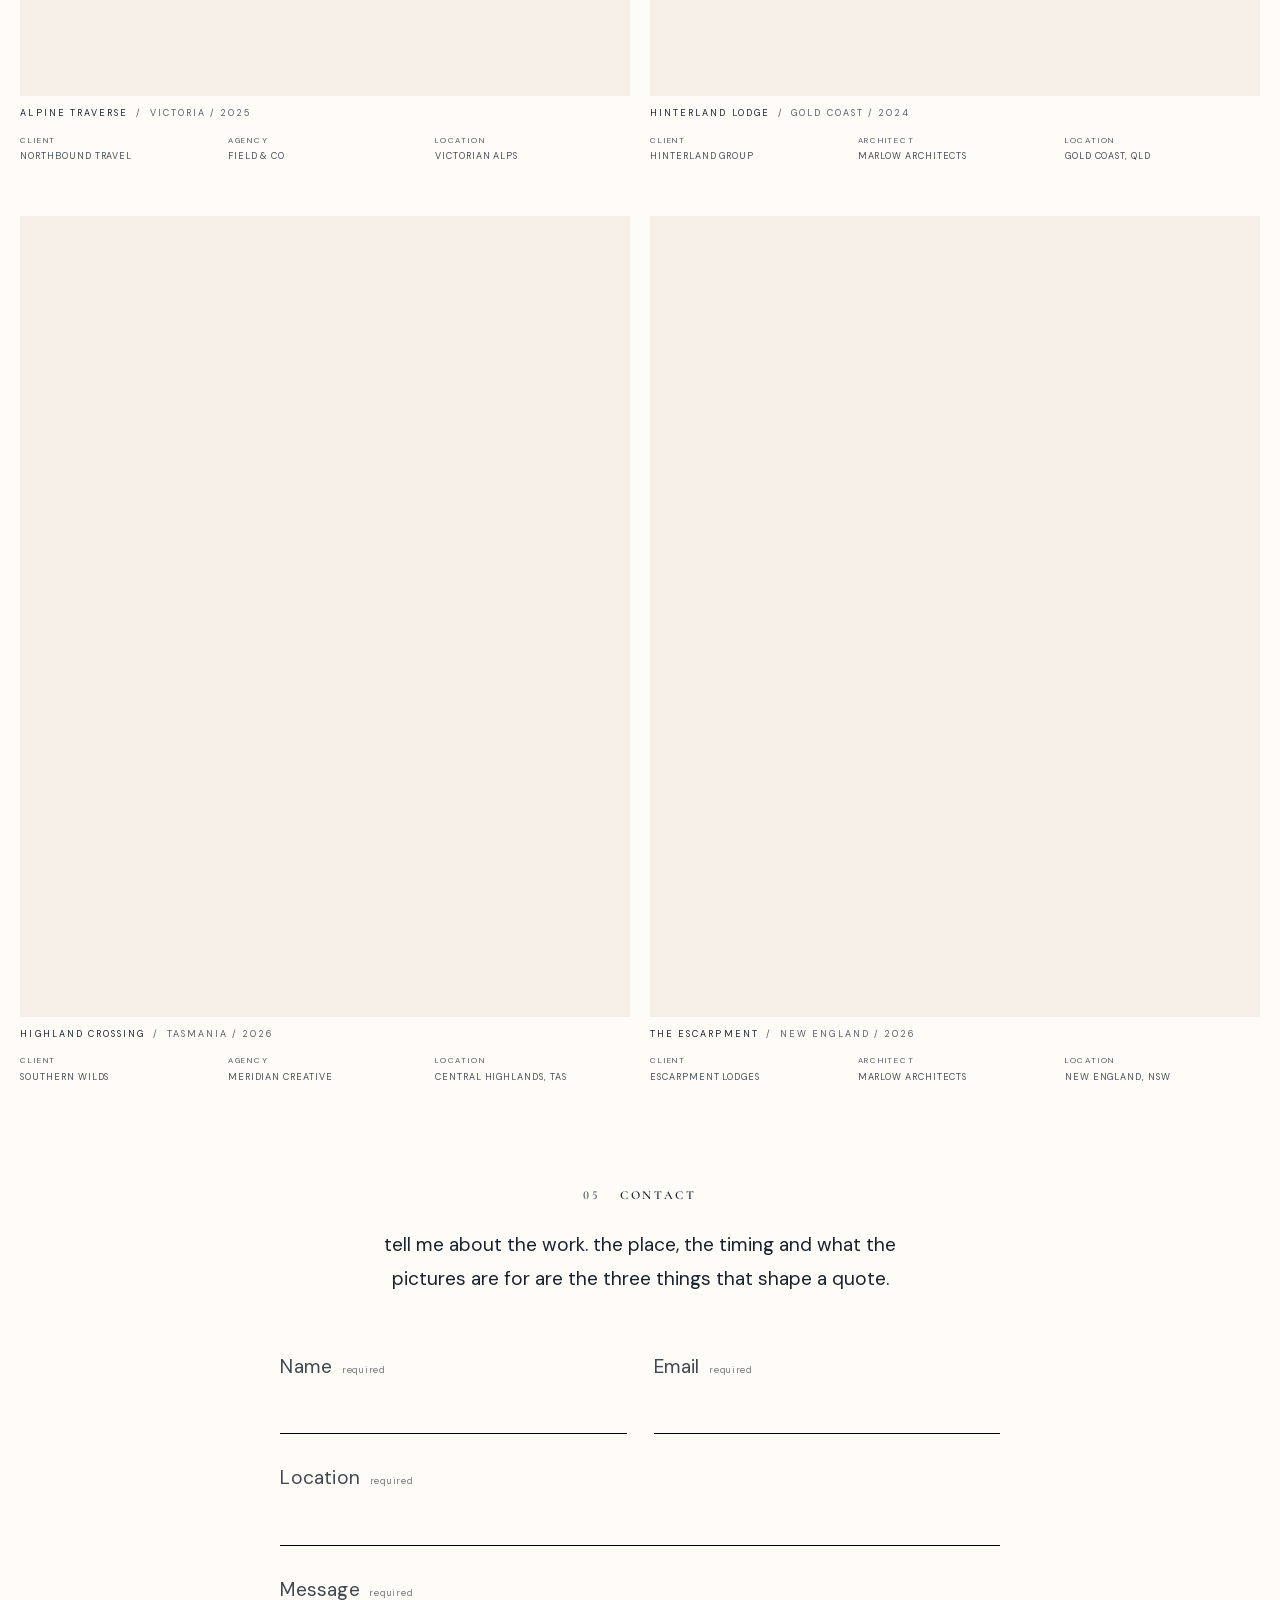
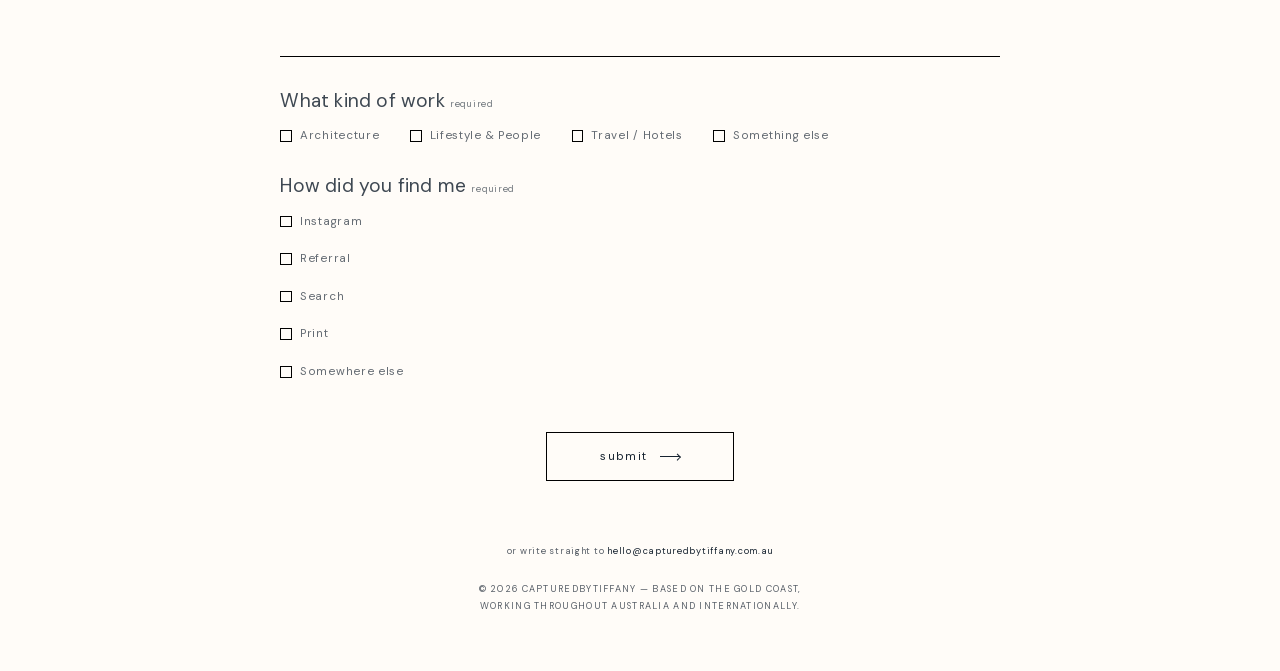
==== commit 801ace69: "Chips in their own case, no message prompts, copy centred on a phone The message box loses its place" ====
--- a/index.html
+++ b/index.html
@@ -95,7 +95,7 @@
 		<img src="logo.png" alt="" width="225" height="174" decoding="async">
 	</a>
 
-	<a class="brand" href="#top" aria-label="Capturedbytiffany — back to top">CapturedByTiffany</a>
+	<a class="brand" href="#top" aria-label="Capturedbytiffany — back to top">Captured By Tiffany</a>
 
 	<button
 		class="nav-toggle"
@@ -519,8 +519,7 @@
 						<label for="f-message">Message</label>
 						<span class="field__req" aria-hidden="true">required</span>
 					</span>
-					<textarea id="f-message" name="message" rows="2" maxlength="1200"
-						placeholder="&#183; Message&#10;&#183; Date" required></textarea>
+					<textarea id="f-message" name="message" rows="1" maxlength="1200" required></textarea>
 				</p>
 
 				<!-- One answer, like the group below it: radios, so the browser
@@ -555,15 +554,15 @@
 				     groups behave differently is worse than one in which they
 				     all behave alike.
 
-				     The chips keep their title case in the DOM: that case is
-				     what the mail hand-off sends (main.js collect() reads the
-				     value attribute), and "found me via: instagram" would read
-				     as a typo. Only the RENDERING is lowercased. -->
+				     The chips are shown in the case they are written in, which
+				     is also the case the mail hand-off sends (main.js collect()
+				     reads the value attribute) — one string, one spelling, no
+				     transform in between. -->
 				<fieldset class="enquiry__block" data-group="heard">
 					<legend>How did you find me <span class="field__req">required</span></legend>
 					<ul class="ticks ticks--column">
 						<li><input id="h-ig" type="radio" name="heard" value="Instagram"><label for="h-ig">Instagram</label></li>
-						<li><input id="h-ref" type="radio" name="heard" value="A referral"><label for="h-ref">A referral</label></li>
+						<li><input id="h-ref" type="radio" name="heard" value="Referral"><label for="h-ref">Referral</label></li>
 						<li><input id="h-search" type="radio" name="heard" value="Search"><label for="h-search">Search</label></li>
 						<li><input id="h-print" type="radio" name="heard" value="Print"><label for="h-print">Print</label></li>
 						<li><input id="h-other" type="radio" name="heard" value="Somewhere else"><label for="h-other">Somewhere else</label></li>
--- a/style.css
+++ b/style.css
@@ -1195,35 +1195,26 @@
 	   box now sits exactly as close to its rule as Name, Email and Location
 	   do, and grows a line at a time as it is filled (main.js 06 ENQUIRY).
 
-	   The floor is TWO LINES, and it is set here rather than measured in JS:
-	   min-height is what the browser clamps an explicit height against, so
-	   the script can set whatever it likes and never take the box below the
-	   two prompts in the placeholder. (It was measured from the DOM at first
-	   run for one version of this, and WebKit answered 32px — the element had
-	   not settled — which left the box stuck a line short until something was
-	   typed.) The calc is the same three numbers the rule above sets: two
-	   1.6 lines, the padding twice, and the 1px rule, since box-sizing is
-	   border-box. overflow is hidden because the box is always exactly as
-	   tall as its content; a scrollbar would only ever show for the one frame
-	   before it grows. */
+	   The floor is ONE LINE — rows="1", and the same height as Name, Email
+	   and Location beside it, which is exactly what it should look like when
+	   it is empty. It grows a line at a time as it is filled (main.js 06
+	   ENQUIRY). There is no placeholder to hold room for any more than that.
+	   overflow is hidden because the box is always exactly as tall as its
+	   content; a scrollbar would only ever show for the one frame before it
+	   grows. */
 	resize: none;
 	overflow: hidden;
-	min-height: calc(3.2em + 2 * clamp(10px, 1.3vh, 13px) + 1px);
 }
 
 /* Was 0.38 on a grey panel; on white that measured 2.3:1 — unreadable, and
    the placeholders are real guidance, not decoration. 0.62 is 4.5:1, still
    four stops lighter than a typed value, so it can't be mistaken for one.
 
-   The message's placeholder is two bulleted lines, carried in the
-   attribute's own newlines, and title case so each prompt reads as a heading
-   for what goes there. Its leading is tightened here so the pair sits as a
-   list rather than as two paragraphs: the typed text keeps the field's 1.6,
-   which is what an answer should be set on. */
+   No field carries a placeholder today. The rule stays because the alpha is
+   the finding, not the rule: 0.62 is the lowest that still clears 4.5:1 on
+   this ground, and anything fainter is furniture rather than guidance. */
 .field input::placeholder,
 .field textarea::placeholder { color: rgba(23, 35, 48, 0.62); }
-
-.field textarea::placeholder { line-height: 1.45; }
 
 /* NOTHING on hover and nothing on focus. The doubled line that used to sit
    here on both was read as a box opening under the cursor, which is exactly
@@ -1318,11 +1309,11 @@
 	background: none;
 	border: none;
 	font-size: var(--tick-size);
-	/* Lowercased HERE, not in the markup: the title case in the DOM is what
-	   the mail hand-off sends (main.js collect() reads the value attribute),
-	   and "found me via: instagram" would read as a typo. 0.22em is a CAPS
-	   setting; 0.06em is its lowercase equivalent. */
-	text-transform: lowercase;
+	/* No transform: each option is shown in the case it is written in, which
+	   is also the case the mail hand-off sends (main.js collect() reads the
+	   value attribute). One string, one spelling. 0.06em of tracking, not the
+	   0.22em the page's labels use — that is a CAPS setting, and these are
+	   sentence case. */
 	letter-spacing: 0.06em;
 	line-height: 1;
 	/* Unticked 5.3:1, ticked 15.6:1. The step up is the second half of the
@@ -1821,6 +1812,19 @@
 		gap: clamp(34px, 6vh, 56px);
 	}
 
+	/* Stacked, the copy is no longer a column beside a picture — it is the
+	   page, under a statement that is centred. So it centres too, block and
+	   line alike: margin-inline for the block (at 768 the 50ch cap is 520px
+	   in a 743px page, which left it visibly off to one side) and text-align
+	   for the lines. The credit under it follows, or it would hang off the
+	   left of a centred paragraph. The insets are the section's own, so all
+	   three sit on the same two edges. */
+	.about__body,
+	.about__meta {
+		margin-inline: auto;
+		text-align: center;
+	}
+
 	/* Stacked, so there is no copy beside it to match: 4:5 keeps it to 462px
 	   at full phone width, where 2:3 would be 555px — over half the screen */
 	.about__portrait {
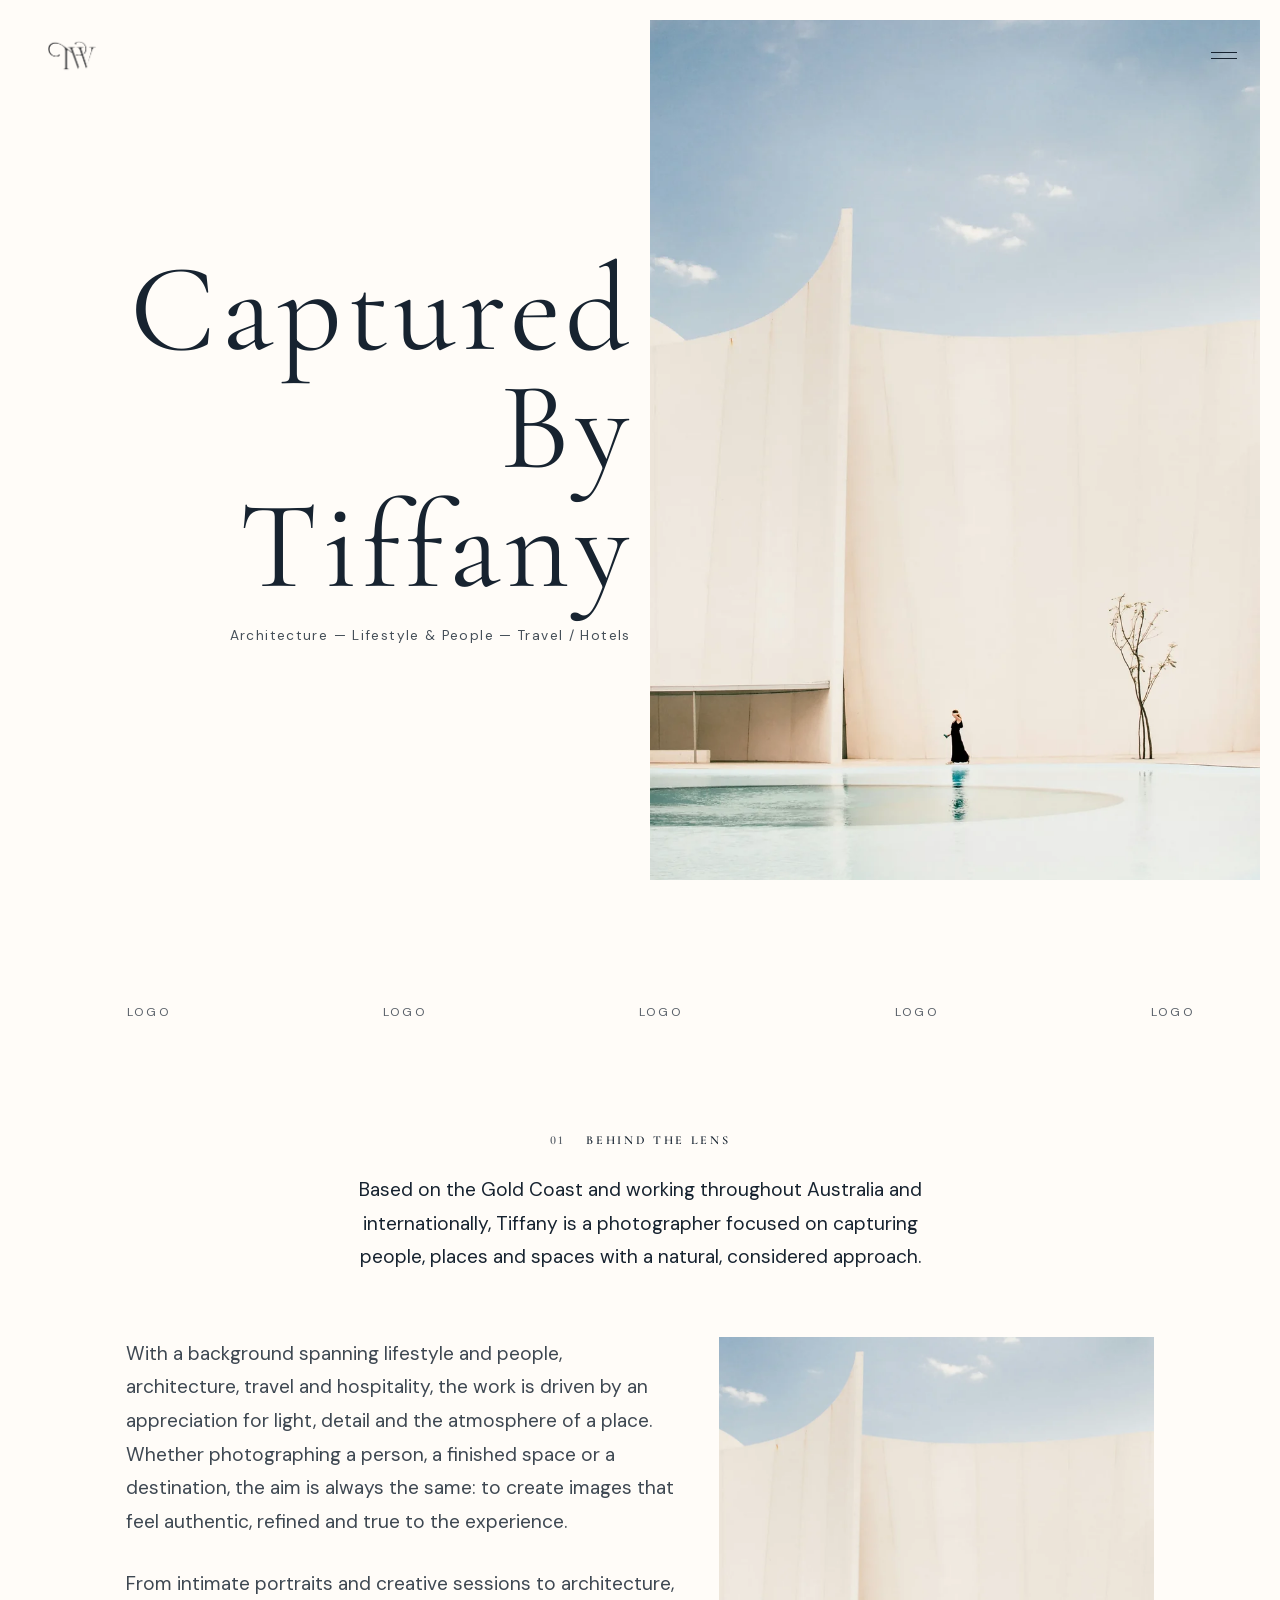
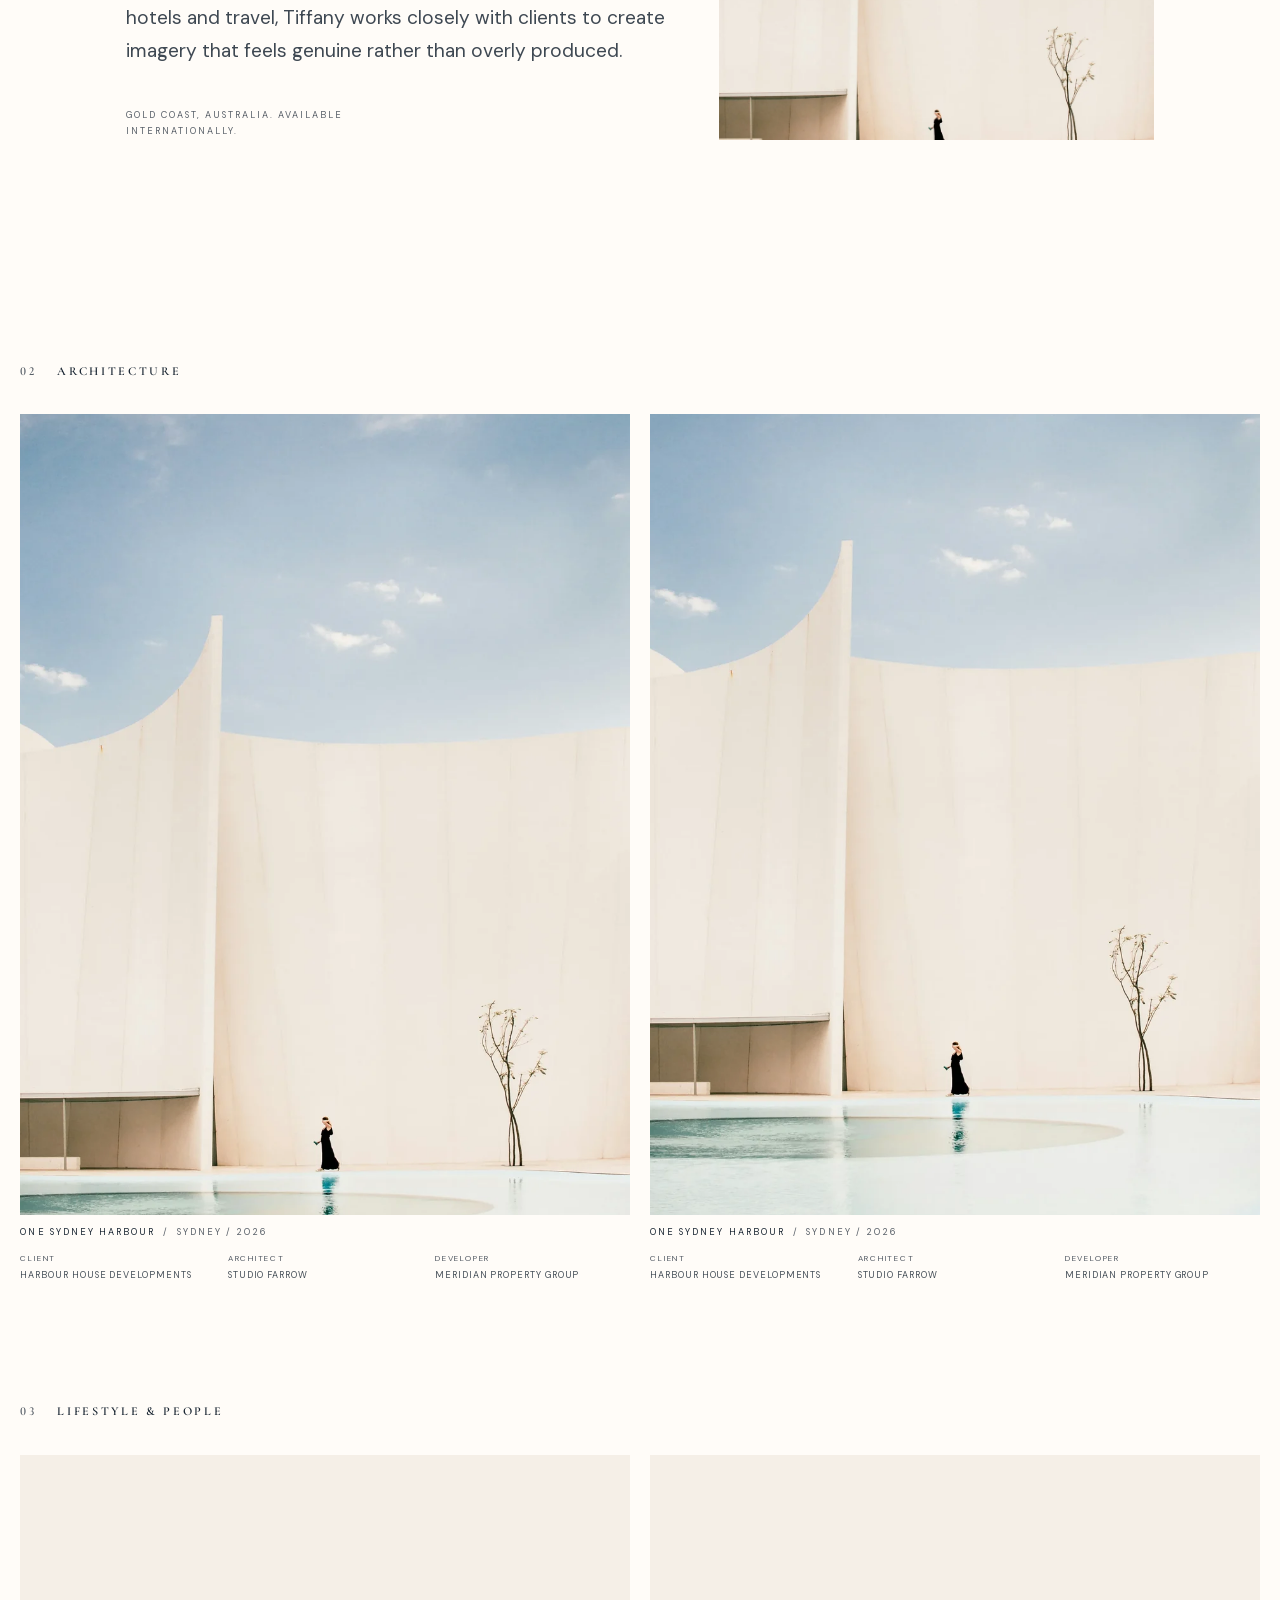
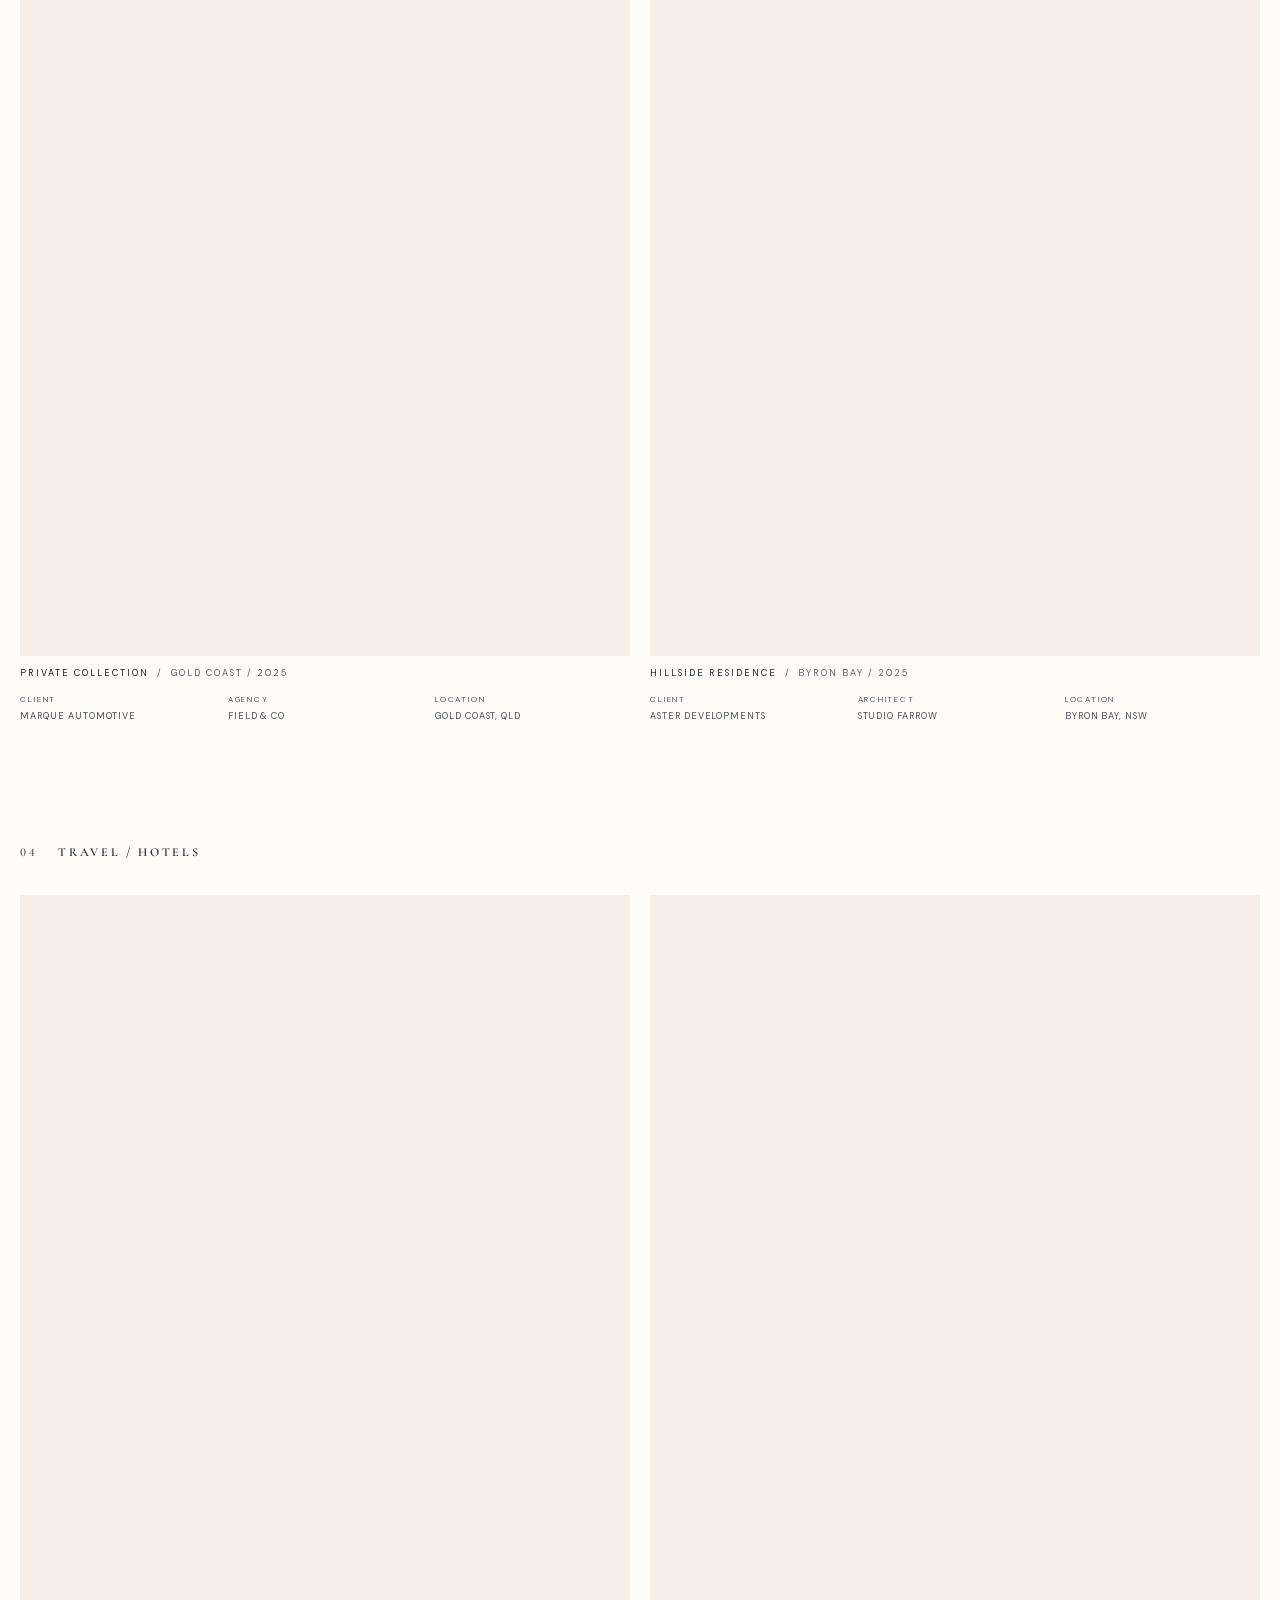
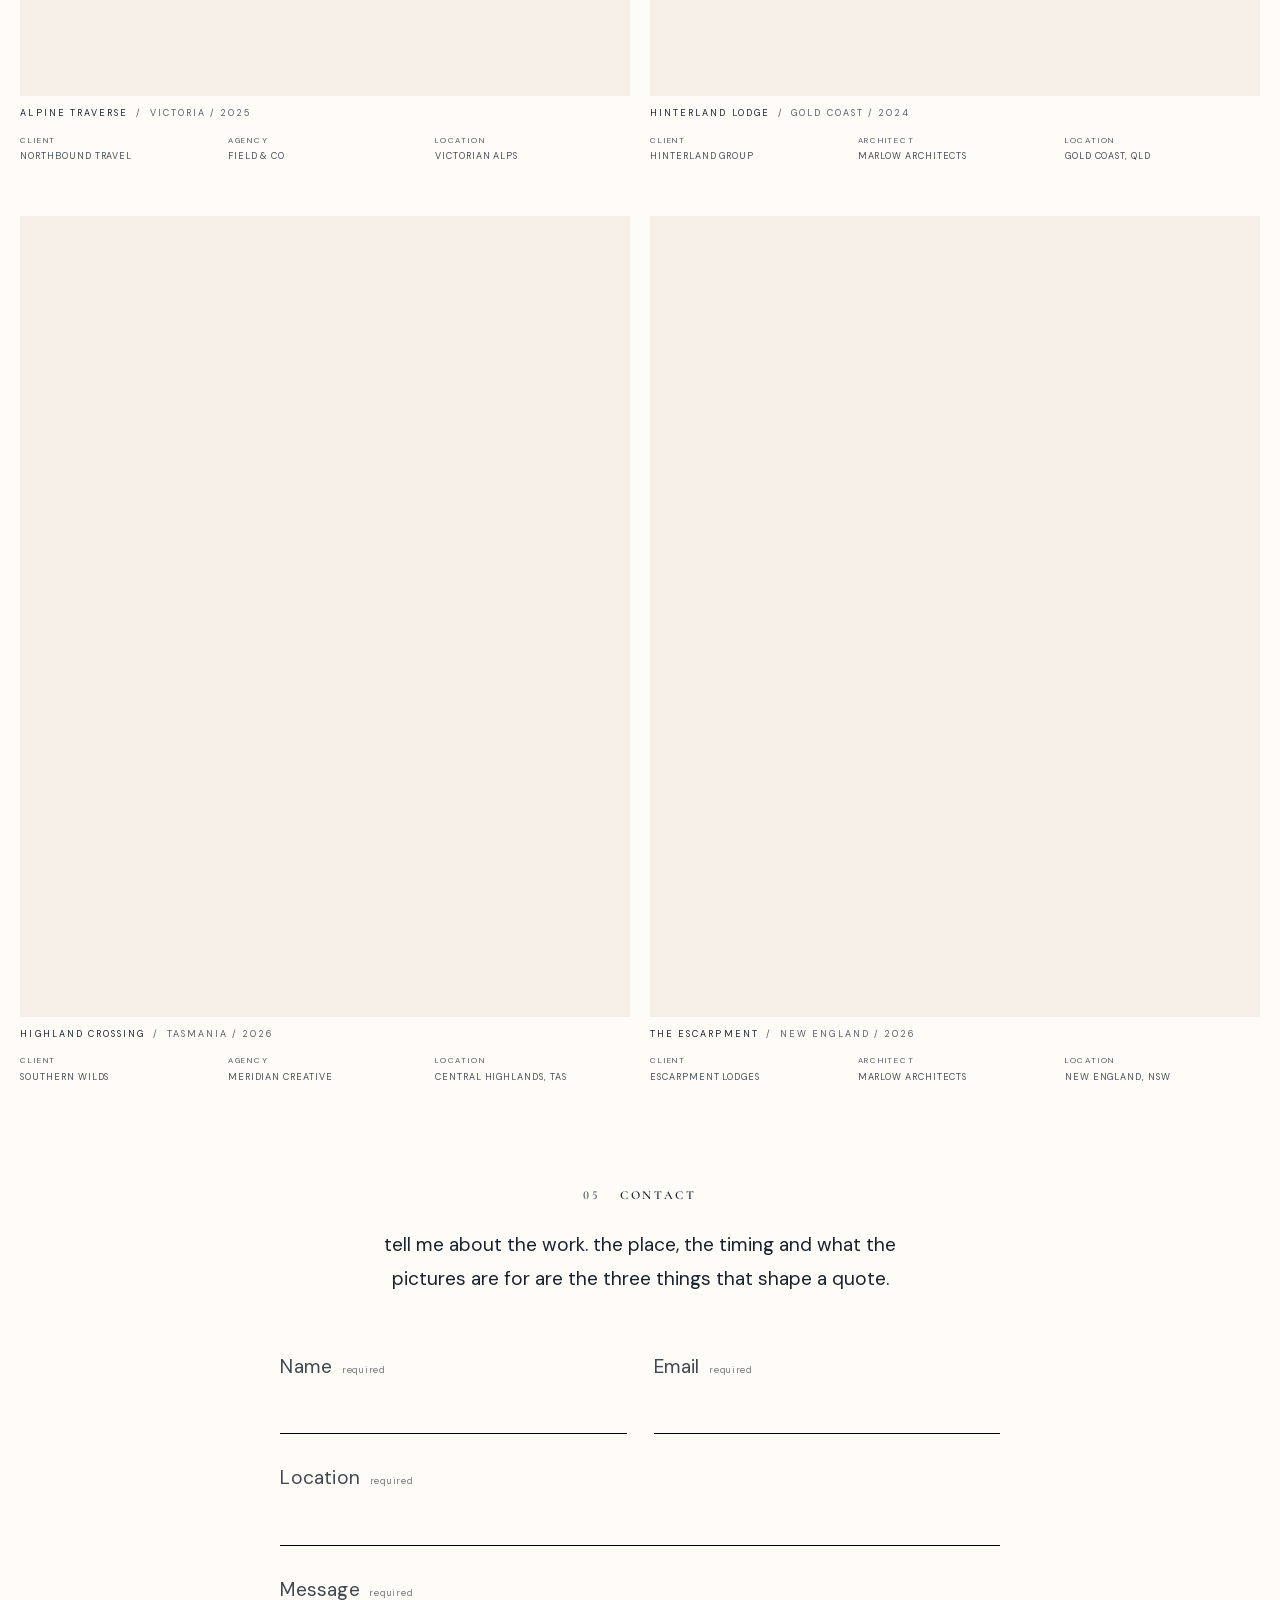
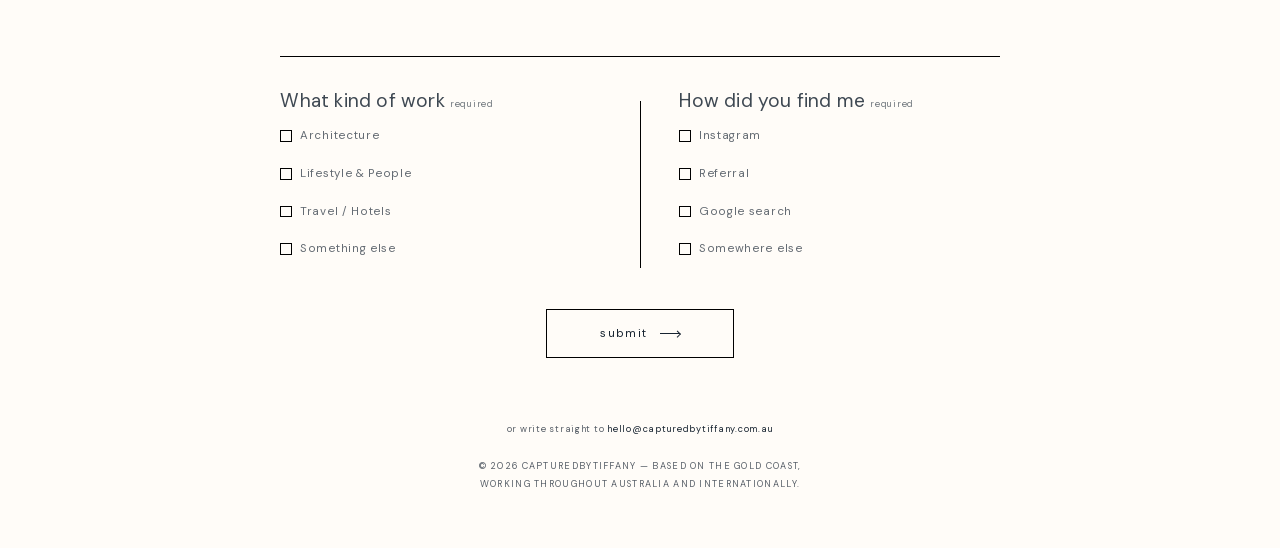
==== commit b9c24fa8: "The two chosen-from questions become two columns "What kind of work" and "How did you find me" sit s" ====
--- a/index.html
+++ b/index.html
@@ -522,52 +522,61 @@
 					<textarea id="f-message" name="message" rows="1" maxlength="1200" required></textarea>
 				</p>
 
-				<!-- One answer, like the group below it: radios, so the browser
-				     itself allows a single choice and "architecture" and
-				     "something else" can never both be true.
-
-				     They are still CHECKED in main.js 06 ENQUIRY rather than
-				     with a `required` attribute. A radio's own required does
-				     work for a group — but the browser would then raise it in
-				     its own bubble, in its own words, at its own moment, and
-				     the other five parts of this form answer in the page. One
-				     voice is worth more than one attribute. -->
-				<fieldset class="enquiry__block" data-group="work">
-					<legend>What kind of work <span class="field__req">required</span></legend>
-					<ul class="ticks">
-						<li><input id="k-arch" type="radio" name="work" value="Architecture"><label for="k-arch">Architecture</label></li>
-						<li><input id="k-life" type="radio" name="work" value="Lifestyle &amp; People"><label for="k-life">Lifestyle &amp; People</label></li>
-						<li><input id="k-trav" type="radio" name="work" value="Travel / Hotels"><label for="k-trav">Travel / Hotels</label></li>
-						<li><input id="k-else" type="radio" name="work" value="Something else"><label for="k-else">Something else</label></li>
-					</ul>
-				</fieldset>
-
-
-				<!-- Last, and one to a line. It is the question that matters least
-				     to the visitor and most to the diary, so it comes after
-				     everything the enquiry is actually about.
-
-				     RADIOS, like the group above: nobody finds you on Instagram
-				     AND in print AND somewhere else. Both questions take one
-				     answer and both are drawn the same way — a square and a
-				     tick — because a form in which two identical-looking
-				     groups behave differently is worse than one in which they
-				     all behave alike.
-
-				     The chips are shown in the case they are written in, which
-				     is also the case the mail hand-off sends (main.js collect()
-				     reads the value attribute) — one string, one spelling, no
-				     transform in between. -->
-				<fieldset class="enquiry__block" data-group="heard">
-					<legend>How did you find me <span class="field__req">required</span></legend>
-					<ul class="ticks ticks--column">
-						<li><input id="h-ig" type="radio" name="heard" value="Instagram"><label for="h-ig">Instagram</label></li>
-						<li><input id="h-ref" type="radio" name="heard" value="Referral"><label for="h-ref">Referral</label></li>
-						<li><input id="h-search" type="radio" name="heard" value="Search"><label for="h-search">Search</label></li>
-						<li><input id="h-print" type="radio" name="heard" value="Print"><label for="h-print">Print</label></li>
-						<li><input id="h-other" type="radio" name="heard" value="Somewhere else"><label for="h-other">Somewhere else</label></li>
-					</ul>
-				</fieldset>
+				<!-- Two questions, side by side, with one hairline between them
+				     (style.css 11 CONTACT). They are a pair: the only two parts
+				     of this form that are CHOSEN rather than typed, four
+				     options each. Two columns at every width, phones included:
+				     the longest option measures 107.7px at phone sizes against
+				     the 150px a 320px screen gives each column. -->
+				<div class="enquiry__groups">
+
+					<!-- One answer, like the group beside it: radios, so the
+					     browser itself allows a single choice and "architecture"
+					     and "something else" can never both be true.
+
+					     They are still CHECKED in main.js 06 ENQUIRY rather than
+					     with a `required` attribute. A radio's own required does
+					     work for a group — but the browser would then raise it in
+					     its own bubble, in its own words, at its own moment, and
+					     the other five parts of this form answer in the page. One
+					     voice is worth more than one attribute. -->
+					<fieldset class="enquiry__block" data-group="work">
+						<legend>What kind of work <span class="field__req">required</span></legend>
+						<ul class="ticks ticks--column">
+							<li><input id="k-arch" type="radio" name="work" value="Architecture"><label for="k-arch">Architecture</label></li>
+							<li><input id="k-life" type="radio" name="work" value="Lifestyle &amp; People"><label for="k-life">Lifestyle &amp; People</label></li>
+							<li><input id="k-trav" type="radio" name="work" value="Travel / Hotels"><label for="k-trav">Travel / Hotels</label></li>
+							<li><input id="k-else" type="radio" name="work" value="Something else"><label for="k-else">Something else</label></li>
+						</ul>
+					</fieldset>
+
+
+					<!-- The right-hand column, and the last thing asked: it matters
+					     least to the visitor and most to the diary, so it sits
+					     beside the question about the work rather than above it.
+
+					     RADIOS, like the group beside it: nobody finds you on
+					     Instagram AND in a search AND somewhere else. Both questions take one
+					     answer and both are drawn the same way — a square and a
+					     tick — because a form in which two identical-looking
+					     groups behave differently is worse than one in which they
+					     all behave alike.
+
+					     The chips are shown in the case they are written in, which
+					     is also the case the mail hand-off sends (main.js collect()
+					     reads the value attribute) — one string, one spelling, no
+					     transform in between. -->
+					<fieldset class="enquiry__block" data-group="heard">
+						<legend>How did you find me <span class="field__req">required</span></legend>
+						<ul class="ticks ticks--column">
+							<li><input id="h-ig" type="radio" name="heard" value="Instagram"><label for="h-ig">Instagram</label></li>
+							<li><input id="h-ref" type="radio" name="heard" value="Referral"><label for="h-ref">Referral</label></li>
+							<li><input id="h-search" type="radio" name="heard" value="Google search"><label for="h-search">Google search</label></li>
+							<li><input id="h-other" type="radio" name="heard" value="Somewhere else"><label for="h-other">Somewhere else</label></li>
+						</ul>
+					</fieldset>
+
+				</div>
 
 				<div class="enquiry__send">
 					<button class="button" type="submit">
--- a/style.css
+++ b/style.css
@@ -1260,14 +1260,33 @@
 	min-width: 0;
 }
 
-/* One chip group straight after another: the group above ends in chips whose
-   bottom padding is HIT AREA, not air — 13px of invisible white stacked on
-   the form's own gap, which put 39.5px between the last option and the next
-   question where every other pair of parts has 29. Pull back exactly that
-   padding and the two questions sit on the form's rhythm again. It is the
-   chips' own token, so the two can never drift apart. */
-.enquiry__block + .enquiry__block {
-	margin-top: calc(-1 * clamp(11px, 1.45vh, 14px));
+/* The two chosen-from questions, side by side, with one hairline between
+   them. The rule is drawn on the RIGHT-HAND column's left edge and both
+   columns carry half the gutter as padding, so it lands exactly halfway
+   between the two lists rather than up against one of them. Grid stretches
+   both cells, so it runs the full height of the taller question without
+   anything being measured.
+
+   1px --line, the same weight and colour as every field's underline: this
+   is the only vertical rule on the site, and it earns its place by being
+   identical to the horizontal ones.
+
+   Two columns at EVERY width, phones included. Measured rather than assumed:
+   the longest option is 107.7px of ink at phone sizes, and a 320px screen
+   gives each column 150px, of which 14 go to the gutter and 19 to the box
+   and its gap — 9px to spare, with every option on one line at 320, 375,
+   768, 1440 and 2560. The gutter is what gives first, hence the 14px floor
+   on a clamp whose top end is three times that. */
+.enquiry__groups {
+	display: grid;
+	grid-template-columns: 1fr 1fr;
+}
+
+.enquiry__groups > :first-child  { padding-right: clamp(14px, 3vw, 44px); }
+
+.enquiry__groups > :last-child {
+	padding-left: clamp(14px, 3vw, 44px);
+	border-left: 1px solid var(--line);
 }
 
 
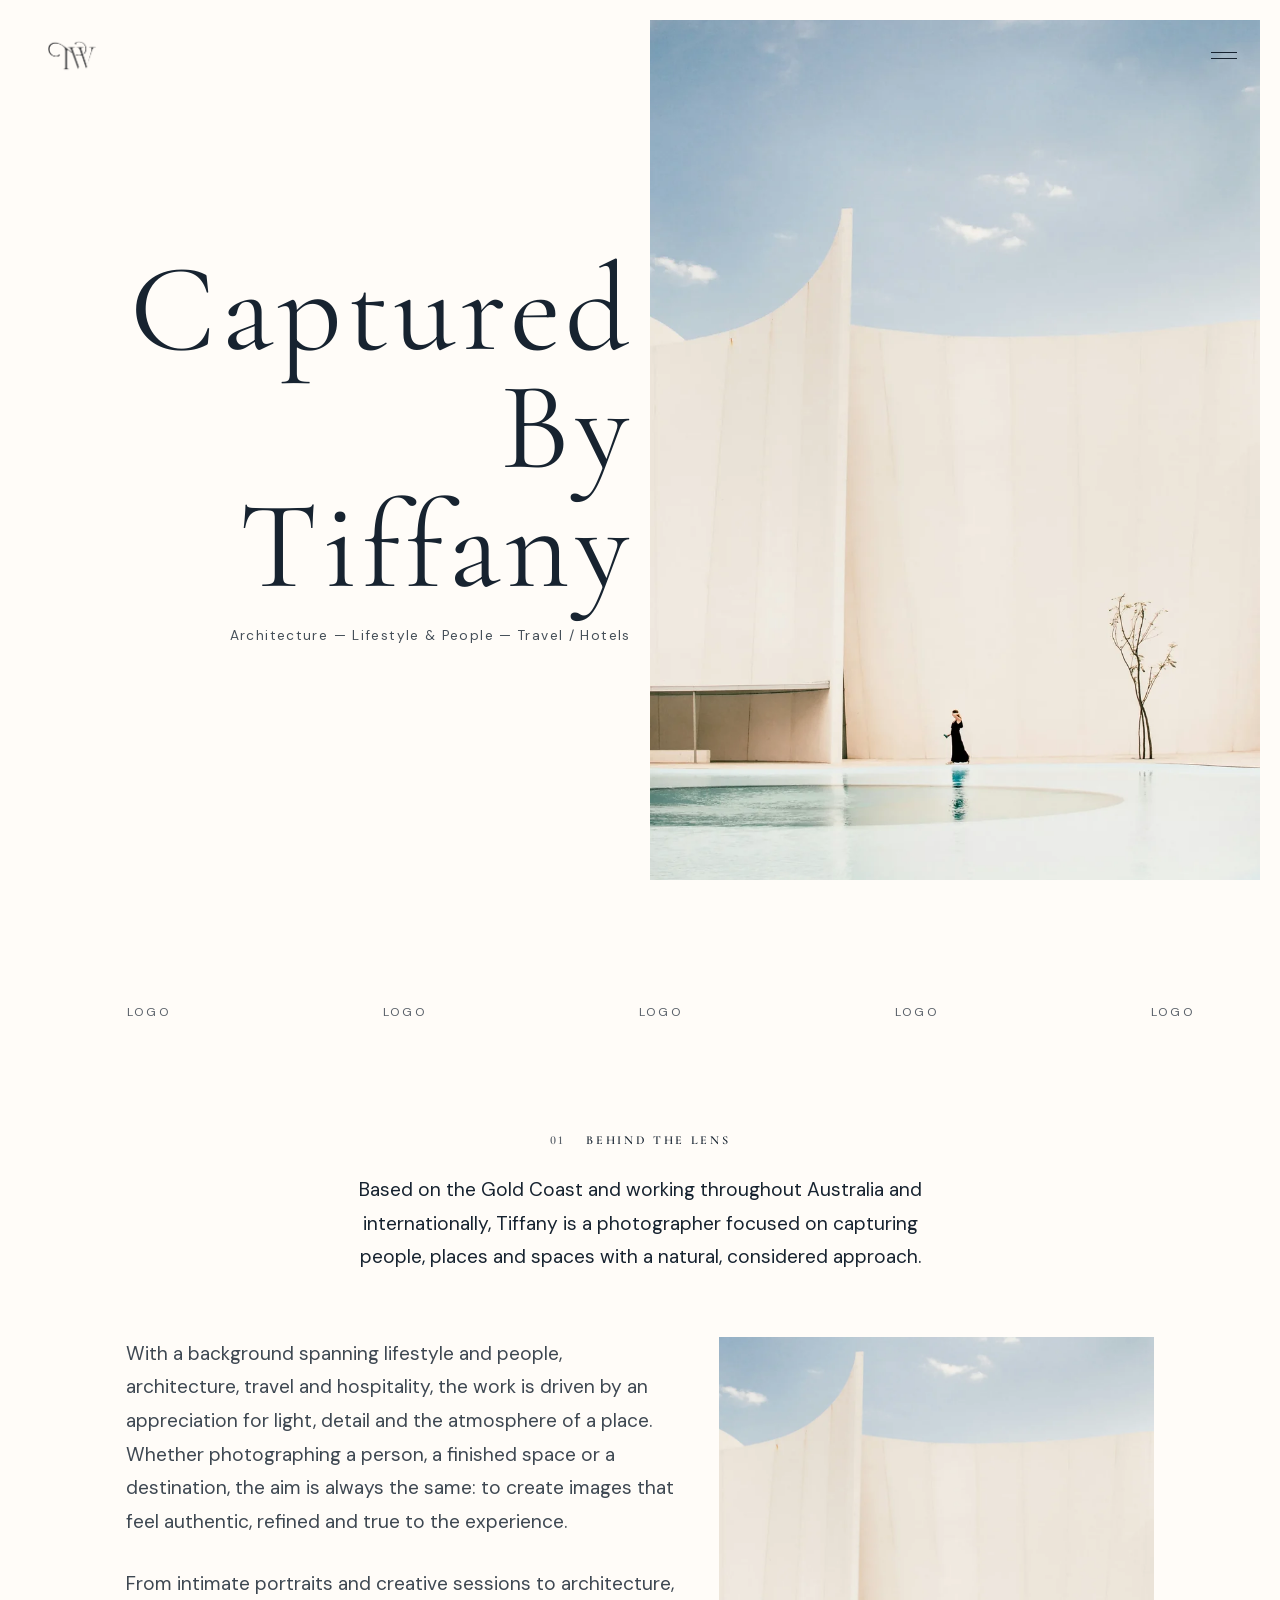
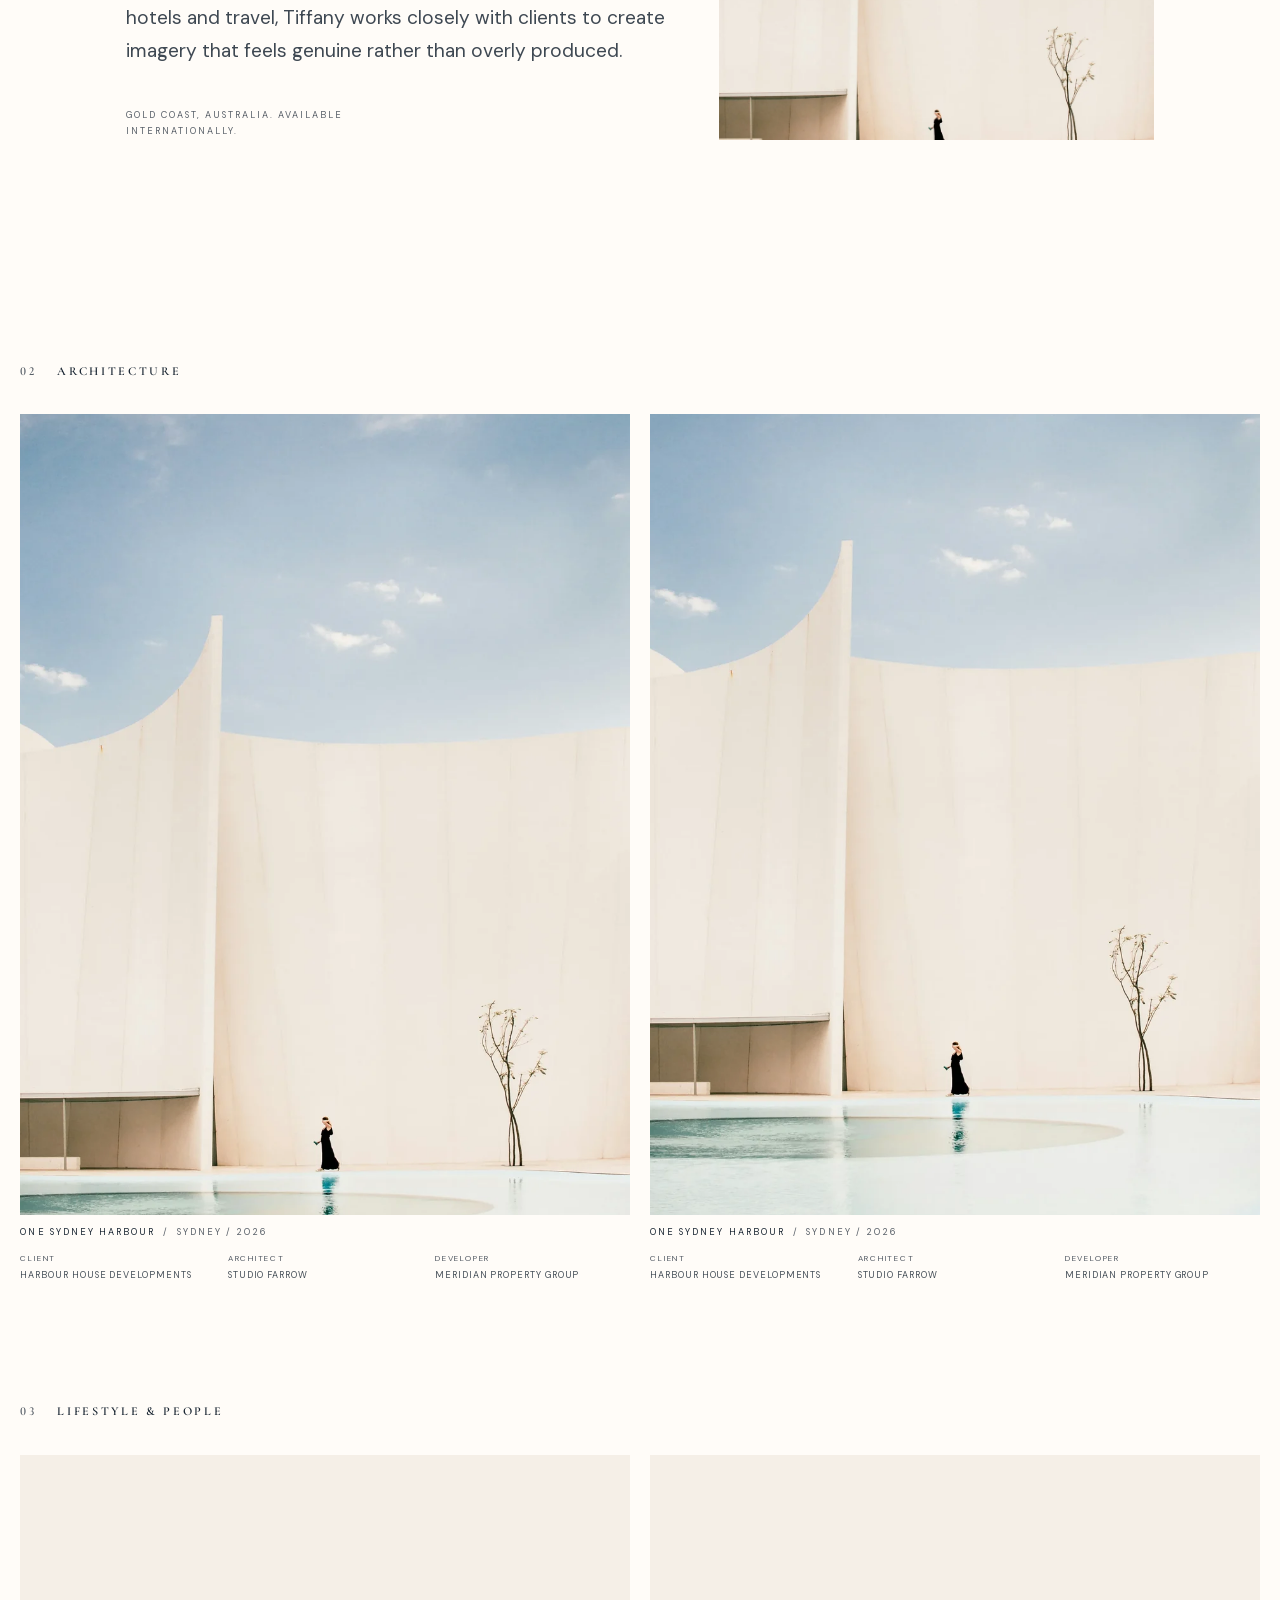
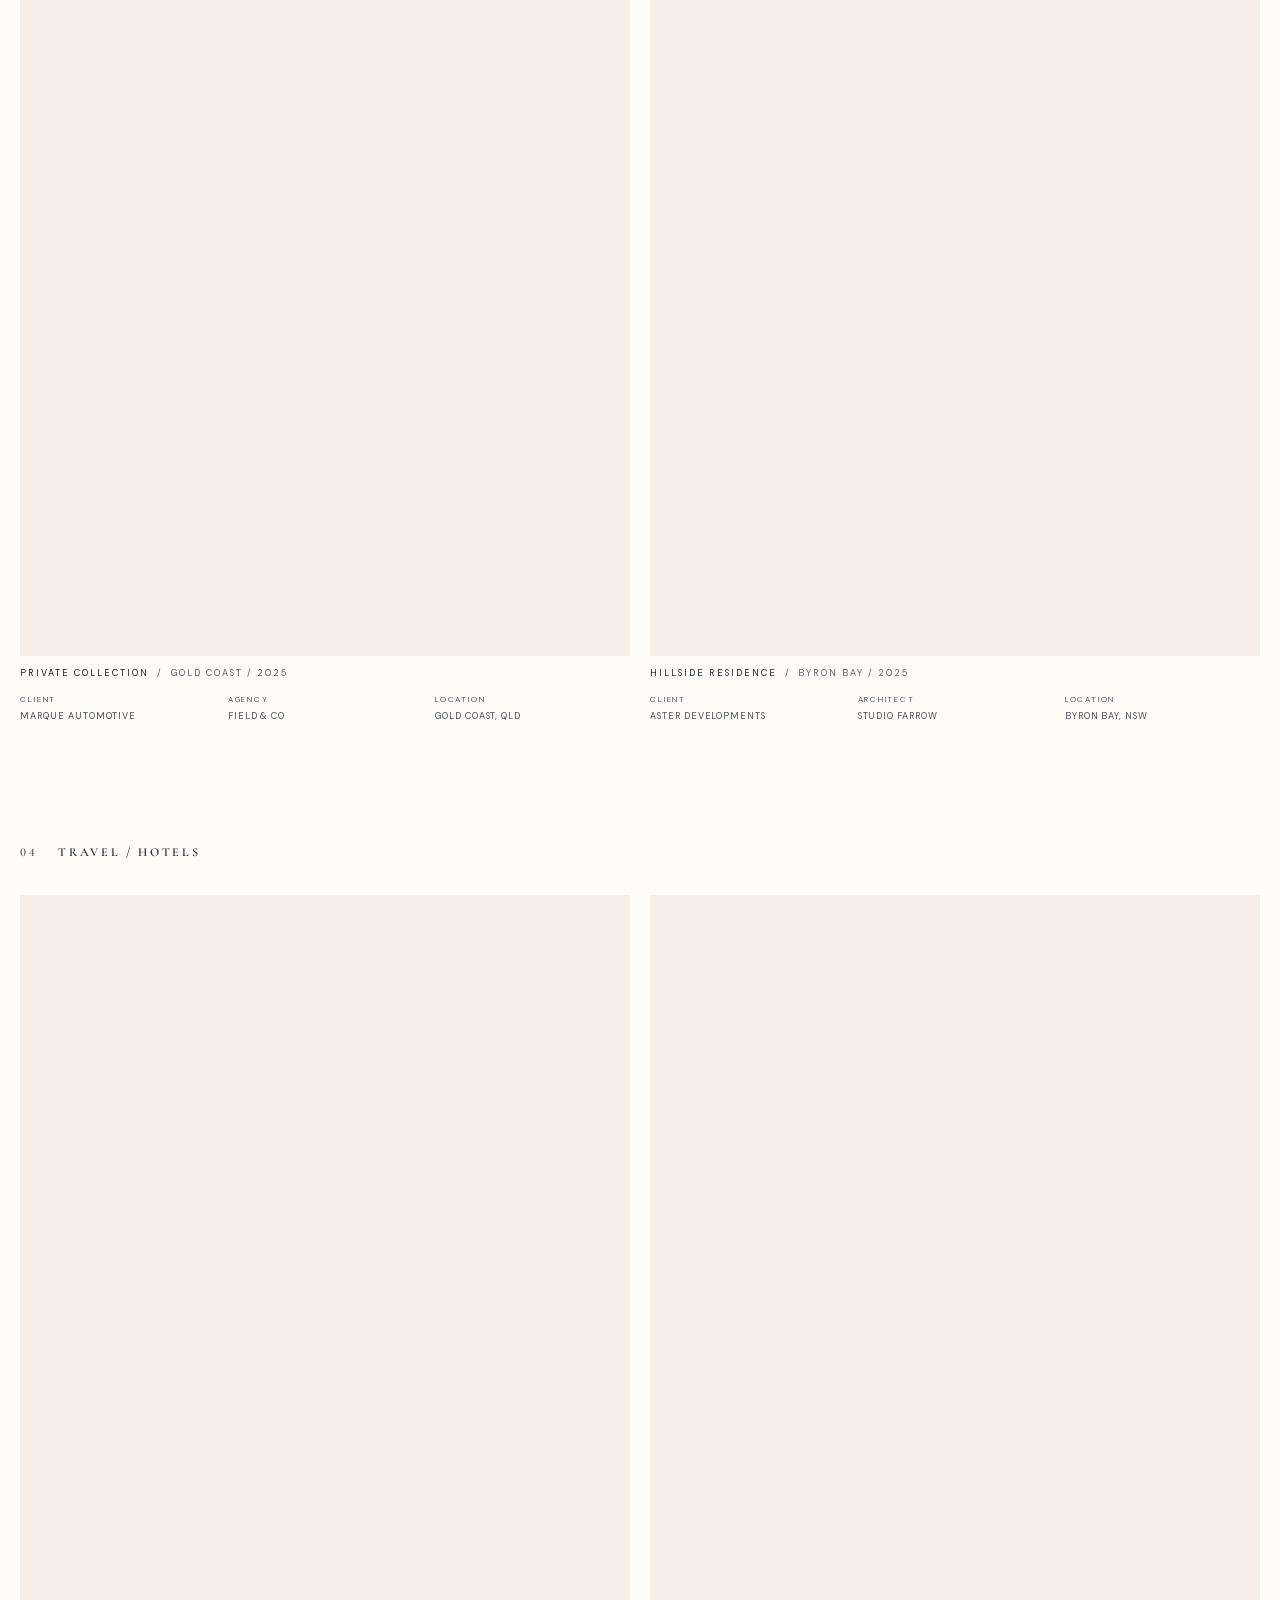
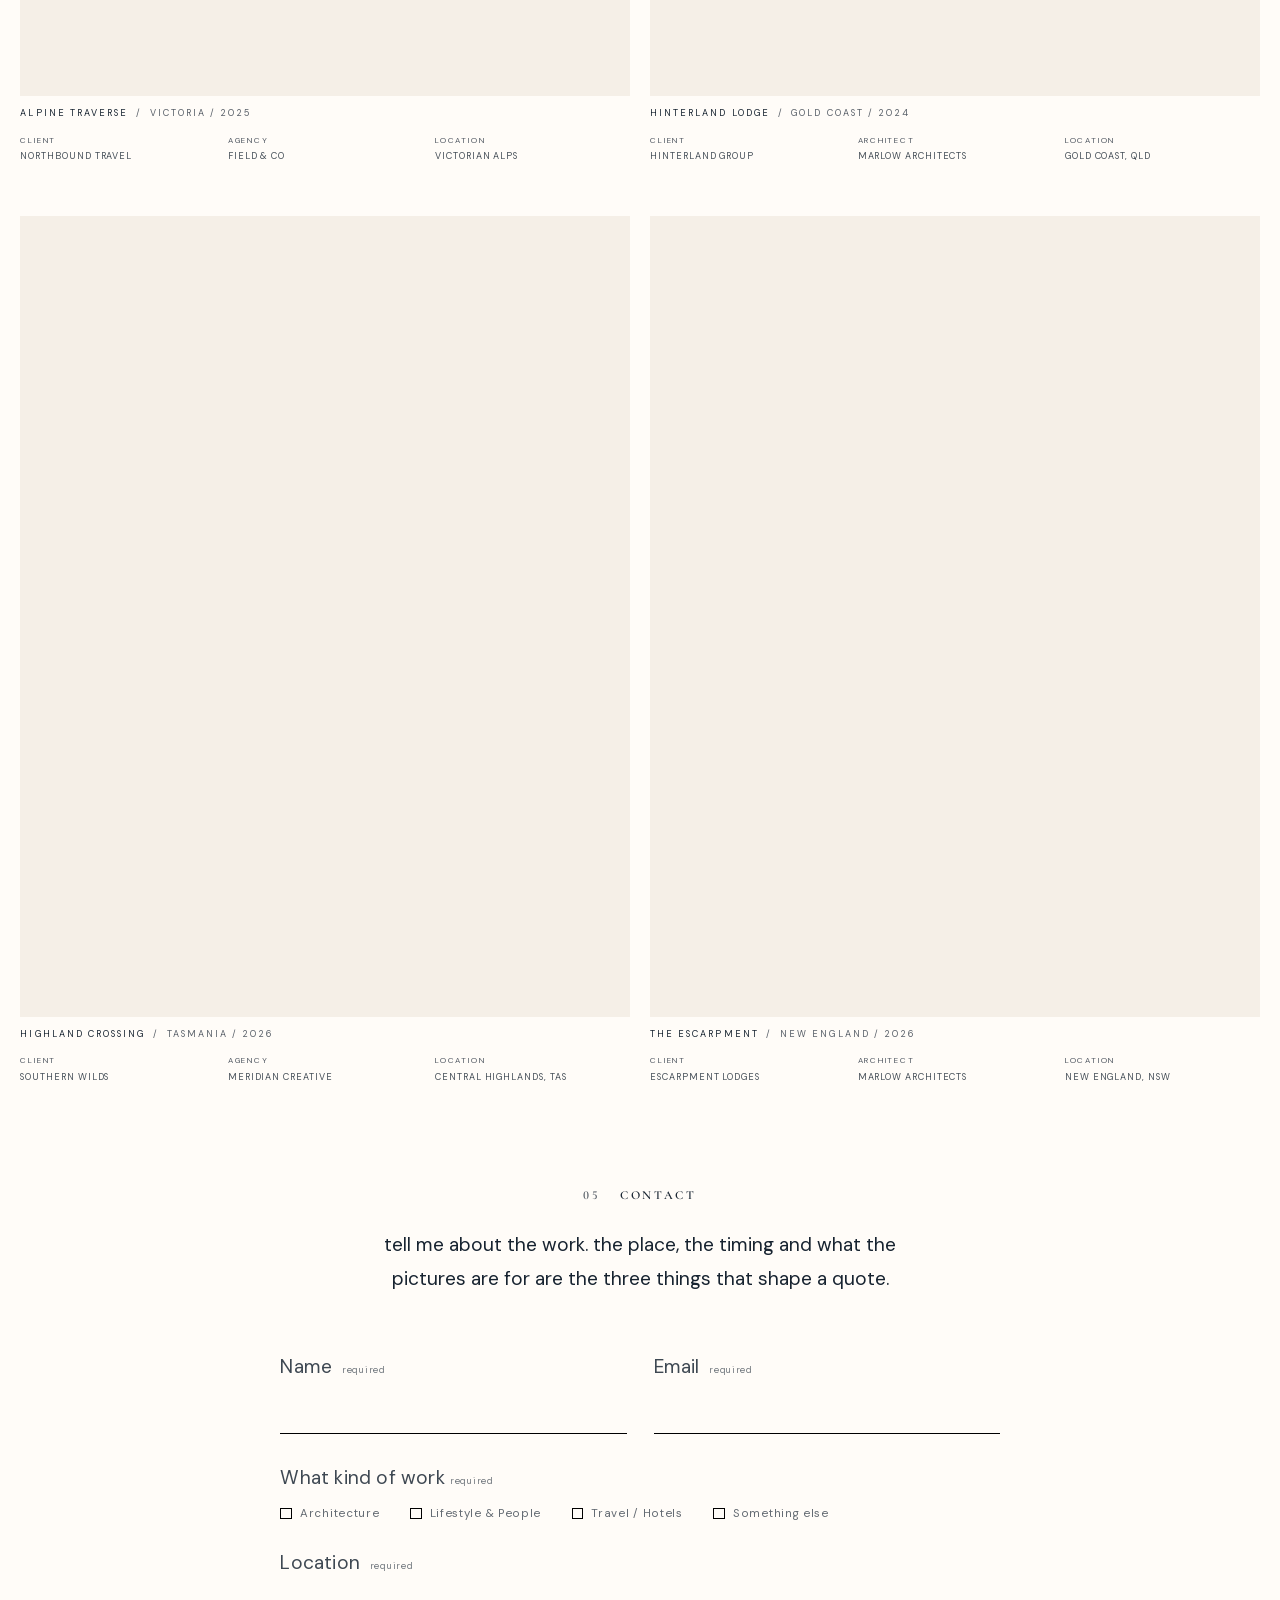
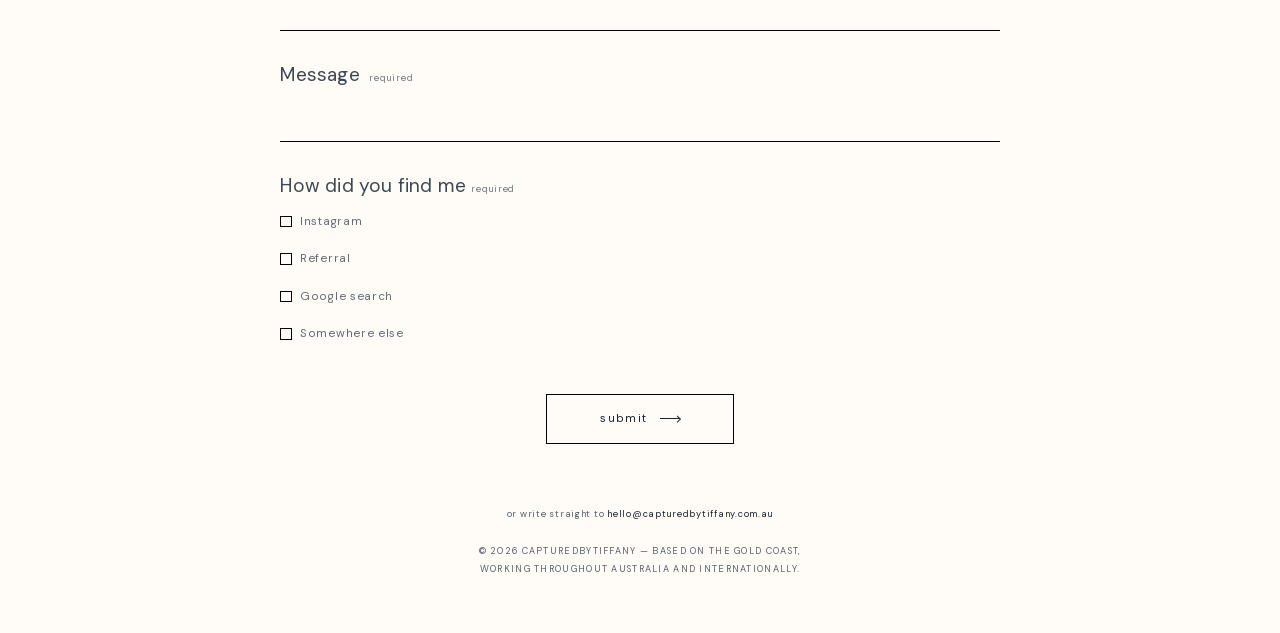
==== commit 79b014d5: "Contact form in the order asked for Name and Email, what kind of work, Location, Message, how did yo" ====
--- a/index.html
+++ b/index.html
@@ -506,6 +506,31 @@
 					</p>
 				</div>
 
+				<!-- One answer: radios, so the browser itself allows a single
+				     choice and "architecture" and "something else" can never
+				     both be true.
+
+				     They are still CHECKED in main.js 06 ENQUIRY rather than
+				     with a `required` attribute. A radio's own required does
+				     work for a group — but the browser would then raise it in
+				     its own bubble, in its own words, at its own moment, and
+				     the other five parts of this form answer in the page. One
+				     voice is worth more than one attribute. -->
+				<fieldset class="enquiry__block" data-group="work">
+					<legend>What kind of work <span class="field__req">required</span></legend>
+					<!-- A row that wraps, where the question at the foot of the
+					     form is a column: four short options across a 716px
+					     form is one line, and four lines of one word each
+					     would give this question more of the page than the
+					     three fields around it. -->
+					<ul class="ticks">
+						<li><input id="k-arch" type="radio" name="work" value="Architecture"><label for="k-arch">Architecture</label></li>
+						<li><input id="k-life" type="radio" name="work" value="Lifestyle &amp; People"><label for="k-life">Lifestyle &amp; People</label></li>
+						<li><input id="k-trav" type="radio" name="work" value="Travel / Hotels"><label for="k-trav">Travel / Hotels</label></li>
+						<li><input id="k-else" type="radio" name="work" value="Something else"><label for="k-else">Something else</label></li>
+					</ul>
+				</fieldset>
+
 				<p class="field">
 					<span class="field__label">
 						<label for="f-place">Location</label>
@@ -522,61 +547,31 @@
 					<textarea id="f-message" name="message" rows="1" maxlength="1200" required></textarea>
 				</p>
 
-				<!-- Two questions, side by side, with one hairline between them
-				     (style.css 11 CONTACT). They are a pair: the only two parts
-				     of this form that are CHOSEN rather than typed, four
-				     options each. Two columns at every width, phones included:
-				     the longest option measures 107.7px at phone sizes against
-				     the 150px a 320px screen gives each column. -->
-				<div class="enquiry__groups">
-
-					<!-- One answer, like the group beside it: radios, so the
-					     browser itself allows a single choice and "architecture"
-					     and "something else" can never both be true.
-
-					     They are still CHECKED in main.js 06 ENQUIRY rather than
-					     with a `required` attribute. A radio's own required does
-					     work for a group — but the browser would then raise it in
-					     its own bubble, in its own words, at its own moment, and
-					     the other five parts of this form answer in the page. One
-					     voice is worth more than one attribute. -->
-					<fieldset class="enquiry__block" data-group="work">
-						<legend>What kind of work <span class="field__req">required</span></legend>
-						<ul class="ticks ticks--column">
-							<li><input id="k-arch" type="radio" name="work" value="Architecture"><label for="k-arch">Architecture</label></li>
-							<li><input id="k-life" type="radio" name="work" value="Lifestyle &amp; People"><label for="k-life">Lifestyle &amp; People</label></li>
-							<li><input id="k-trav" type="radio" name="work" value="Travel / Hotels"><label for="k-trav">Travel / Hotels</label></li>
-							<li><input id="k-else" type="radio" name="work" value="Something else"><label for="k-else">Something else</label></li>
-						</ul>
-					</fieldset>
-
-
-					<!-- The right-hand column, and the last thing asked: it matters
-					     least to the visitor and most to the diary, so it sits
-					     beside the question about the work rather than above it.
-
-					     RADIOS, like the group beside it: nobody finds you on
-					     Instagram AND in a search AND somewhere else. Both questions take one
-					     answer and both are drawn the same way — a square and a
-					     tick — because a form in which two identical-looking
-					     groups behave differently is worse than one in which they
-					     all behave alike.
-
-					     The chips are shown in the case they are written in, which
-					     is also the case the mail hand-off sends (main.js collect()
-					     reads the value attribute) — one string, one spelling, no
-					     transform in between. -->
-					<fieldset class="enquiry__block" data-group="heard">
-						<legend>How did you find me <span class="field__req">required</span></legend>
-						<ul class="ticks ticks--column">
-							<li><input id="h-ig" type="radio" name="heard" value="Instagram"><label for="h-ig">Instagram</label></li>
-							<li><input id="h-ref" type="radio" name="heard" value="Referral"><label for="h-ref">Referral</label></li>
-							<li><input id="h-search" type="radio" name="heard" value="Google search"><label for="h-search">Google search</label></li>
-							<li><input id="h-other" type="radio" name="heard" value="Somewhere else"><label for="h-other">Somewhere else</label></li>
-						</ul>
-					</fieldset>
-
-				</div>
+
+				<!-- Last, and one to a line. It is the question that matters
+				     least to the visitor and most to the diary, so it comes
+				     after everything the enquiry is actually about.
+
+				     RADIOS, like the question about the work: nobody finds you on
+				     Instagram AND in a search AND somewhere else. Both questions take one
+				     answer and both are drawn the same way — a square and a
+				     tick — because a form in which two identical-looking
+				     groups behave differently is worse than one in which they
+				     all behave alike.
+
+				     The chips are shown in the case they are written in, which
+				     is also the case the mail hand-off sends (main.js collect()
+				     reads the value attribute) — one string, one spelling, no
+				     transform in between. -->
+				<fieldset class="enquiry__block" data-group="heard">
+					<legend>How did you find me <span class="field__req">required</span></legend>
+					<ul class="ticks ticks--column">
+						<li><input id="h-ig" type="radio" name="heard" value="Instagram"><label for="h-ig">Instagram</label></li>
+						<li><input id="h-ref" type="radio" name="heard" value="Referral"><label for="h-ref">Referral</label></li>
+						<li><input id="h-search" type="radio" name="heard" value="Google search"><label for="h-search">Google search</label></li>
+						<li><input id="h-other" type="radio" name="heard" value="Somewhere else"><label for="h-other">Somewhere else</label></li>
+					</ul>
+				</fieldset>
 
 				<div class="enquiry__send">
 					<button class="button" type="submit">
--- a/style.css
+++ b/style.css
@@ -1232,6 +1232,39 @@
 	.field textarea { font-size: max(16px, var(--field-size)); }
 }
 
+/* --- autofill -----------------------------------------------------------
+   Safari and Chrome repaint a field they have filled in their own colours —
+   a pale yellow ground, their own ink — which turns one field in a form made
+   of hairlines into a filled box. The background cannot simply be set: the
+   browser's own style wins. An inset shadow 1000px deep paints the page's
+   ground over it INSIDE the padding box, which leaves the underline alone
+   (that is a border, and borders sit outside it), and -webkit-text-fill-color
+   puts the ink back. The absurd transition delay is for the moment of
+   filling itself, where both browsers animate their colour in before a
+   static rule has anything to say about it.
+
+   Two rules, not one list: `:autofill` is the standard selector and
+   `:-webkit-autofill` the older one, and a browser that does not know a
+   selector drops the WHOLE list it appears in. Split, each browser keeps
+   the one it understands. */
+.field input:-webkit-autofill,
+.field input:-webkit-autofill:hover,
+.field input:-webkit-autofill:focus {
+	box-shadow: inset 0 0 0 1000px var(--bg);
+	-webkit-text-fill-color: var(--ink);
+	caret-color: var(--ink);
+	transition: background-color 0s 600000s, color 0s 600000s;
+}
+
+.field input:autofill,
+.field input:autofill:hover,
+.field input:autofill:focus {
+	box-shadow: inset 0 0 0 1000px var(--bg);
+	-webkit-text-fill-color: var(--ink);
+	caret-color: var(--ink);
+	transition: background-color 0s 600000s, color 0s 600000s;
+}
+
 /* Set by 06 ENQUIRY, cleared as soon as the field is touched again. No panel
    to tint any more: the line changes colour and doubles instead — two pixels
    of warn, read at a glance, and nothing moves. 8.2:1 on white. */
@@ -1239,6 +1272,16 @@
 .field textarea[aria-invalid="true"] {
 	border-bottom-color: var(--warn);
 	box-shadow: inset 0 -1px 0 var(--warn);
+}
+
+/* Filled by the browser AND wrong — an autofilled address that isn't one.
+   Both shadows, in one declaration: the cover first, the warn line over it. */
+.field input[aria-invalid="true"]:-webkit-autofill {
+	box-shadow: inset 0 0 0 1000px var(--bg), inset 0 -1px 0 var(--warn);
+}
+
+.field input[aria-invalid="true"]:autofill {
+	box-shadow: inset 0 0 0 1000px var(--bg), inset 0 -1px 0 var(--warn);
 }
 
 .field__note {
@@ -1260,33 +1303,13 @@
 	min-width: 0;
 }
 
-/* The two chosen-from questions, side by side, with one hairline between
-   them. The rule is drawn on the RIGHT-HAND column's left edge and both
-   columns carry half the gutter as padding, so it lands exactly halfway
-   between the two lists rather than up against one of them. Grid stretches
-   both cells, so it runs the full height of the taller question without
-   anything being measured.
-
-   1px --line, the same weight and colour as every field's underline: this
-   is the only vertical rule on the site, and it earns its place by being
-   identical to the horizontal ones.
-
-   Two columns at EVERY width, phones included. Measured rather than assumed:
-   the longest option is 107.7px of ink at phone sizes, and a 320px screen
-   gives each column 150px, of which 14 go to the gutter and 19 to the box
-   and its gap — 9px to spare, with every option on one line at 320, 375,
-   768, 1440 and 2560. The gutter is what gives first, hence the 14px floor
-   on a clamp whose top end is three times that. */
-.enquiry__groups {
-	display: grid;
-	grid-template-columns: 1fr 1fr;
-}
-
-.enquiry__groups > :first-child  { padding-right: clamp(14px, 3vw, 44px); }
-
-.enquiry__groups > :last-child {
-	padding-left: clamp(14px, 3vw, 44px);
-	border-left: 1px solid var(--line);
+/* A chip group is followed by a FIELD: its last chips carry 13px of bottom
+   padding that is hit area rather than air, and stacked on the form's own gap
+   it sets the next question further from this one than every other pair of
+   parts — 39.5px where the rest of the form has 29. Pull back exactly that
+   padding, in the chips' own token, so the two can never drift apart. */
+.enquiry__block + .field {
+	margin-top: calc(-1 * clamp(11px, 1.45vh, 14px));
 }
 
 
@@ -1831,18 +1854,39 @@
 		gap: clamp(34px, 6vh, 56px);
 	}
 
-	/* Stacked, the copy is no longer a column beside a picture — it is the
-	   page, under a statement that is centred. So it centres too, block and
-	   line alike: margin-inline for the block (at 768 the 50ch cap is 520px
-	   in a 743px page, which left it visibly off to one side) and text-align
-	   for the lines. The credit under it follows, or it would hang off the
-	   left of a centred paragraph. The insets are the section's own, so all
-	   three sit on the same two edges. */
-	.about__body,
+	/* The photograph opens the section here: picture, then both paragraphs,
+	   then the credit. Two wrappers stand between the grid and the words, so
+	   both are dissolved with display: contents and the four pieces become
+	   grid items in their own right. The order is set here, not in the
+	   markup: source order is all the words and then the picture, which is
+	   what a screen reader should hear and what the desktop layout needs, and
+	   it stays that way. */
+	.about__col,
+	.about__body { display: contents; }
+
+	.about__portrait              { order: 1; }
+	.about__body > p:first-child  { order: 2; }
+	.about__body > p:nth-child(2) { order: 3; }
+	.about__meta                  { order: 4; }
+
+	/* display: contents takes the box away and its width with it, so the
+	   measure and the centring move onto the paragraphs themselves. Stacked,
+	   the copy is no longer a column beside a picture — it is the page, under
+	   a statement that is centred, so it centres too, block and line alike.
+	   (At 768 the 50ch cap is 520px in a 743px page, which left it visibly
+	   off to one side without the auto margins.) */
+	.about__body > p,
 	.about__meta {
+		max-width: 50ch;
 		margin-inline: auto;
 		text-align: center;
 	}
+
+	/* The grid's own row gap does all the separating now: every piece is a
+	   grid item, so both of these margins would stack on top of it and set
+	   one pair of paragraphs further apart than the rest of the section. */
+	.about__body p + p { margin-top: 0; }
+	.about__meta       { margin-top: 0; }
 
 	/* Stacked, so there is no copy beside it to match: 4:5 keeps it to 462px
 	   at full phone width, where 2:3 would be 555px — over half the screen */
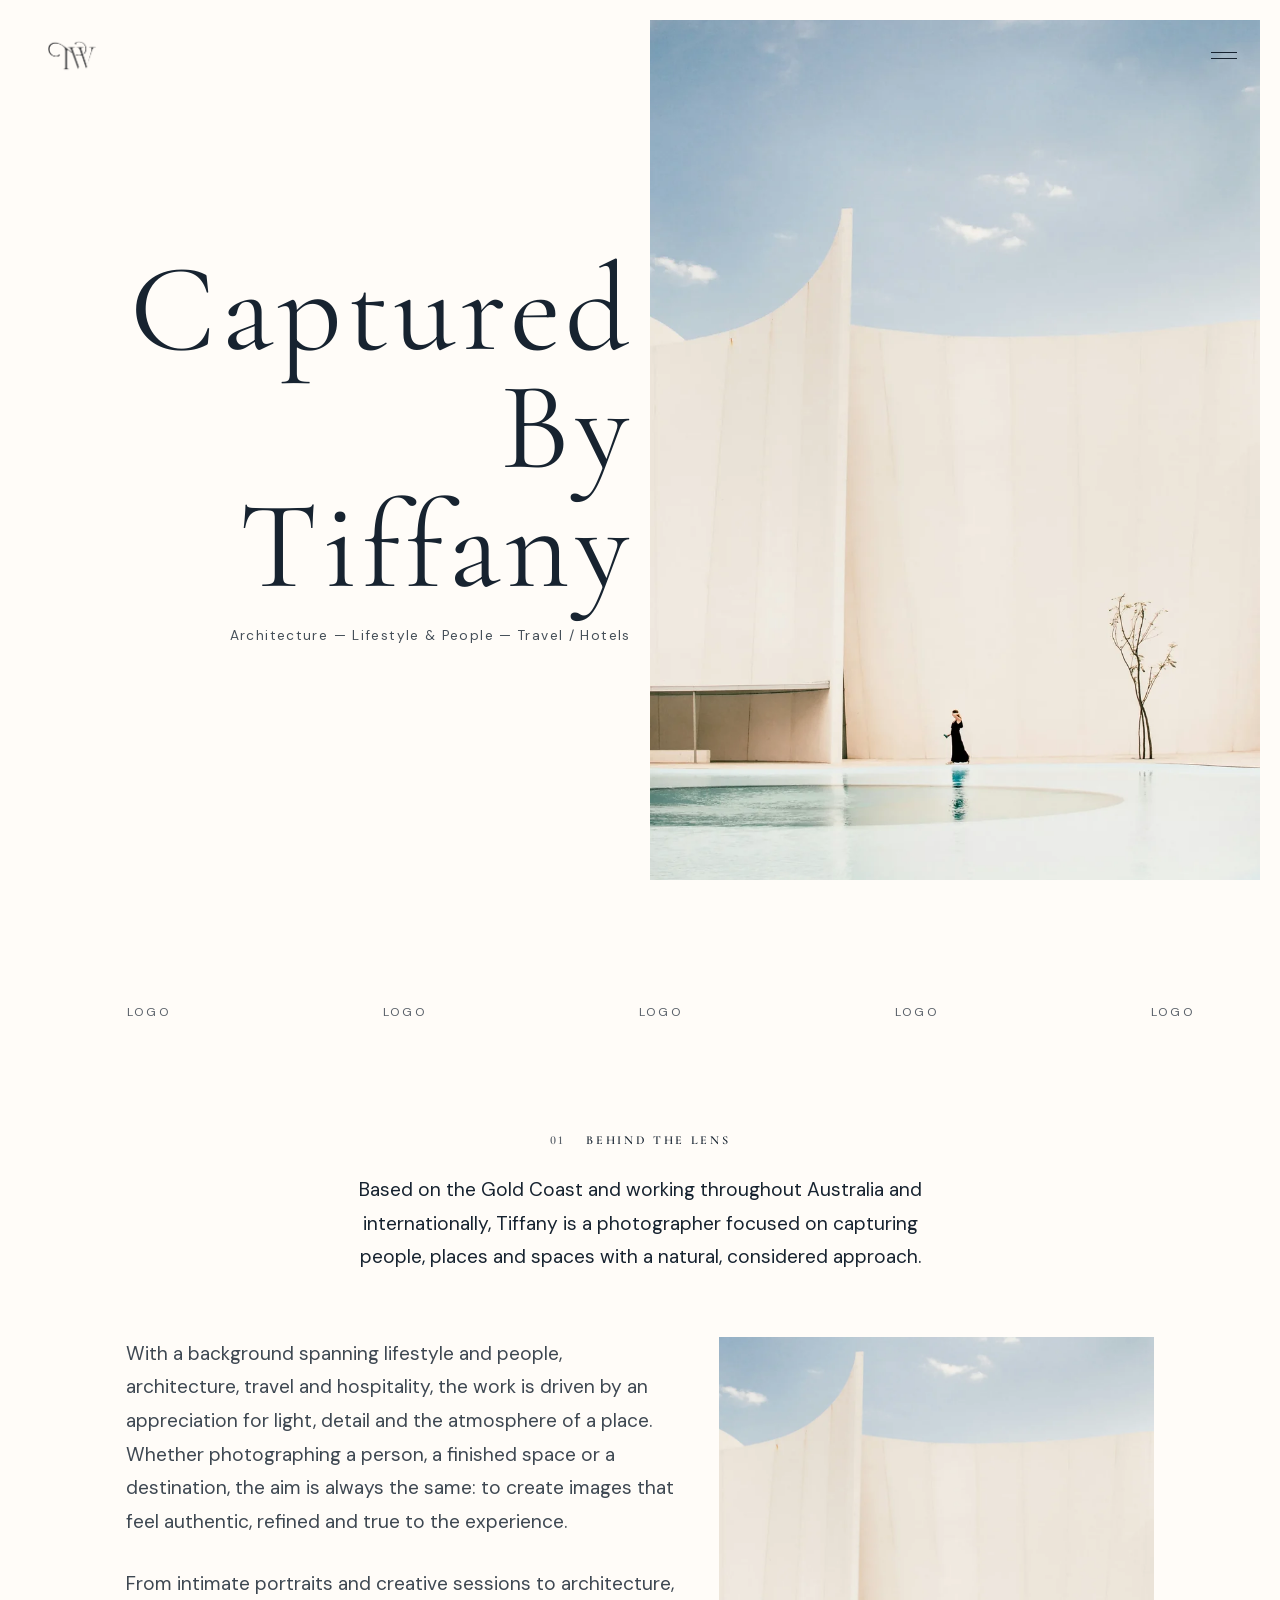
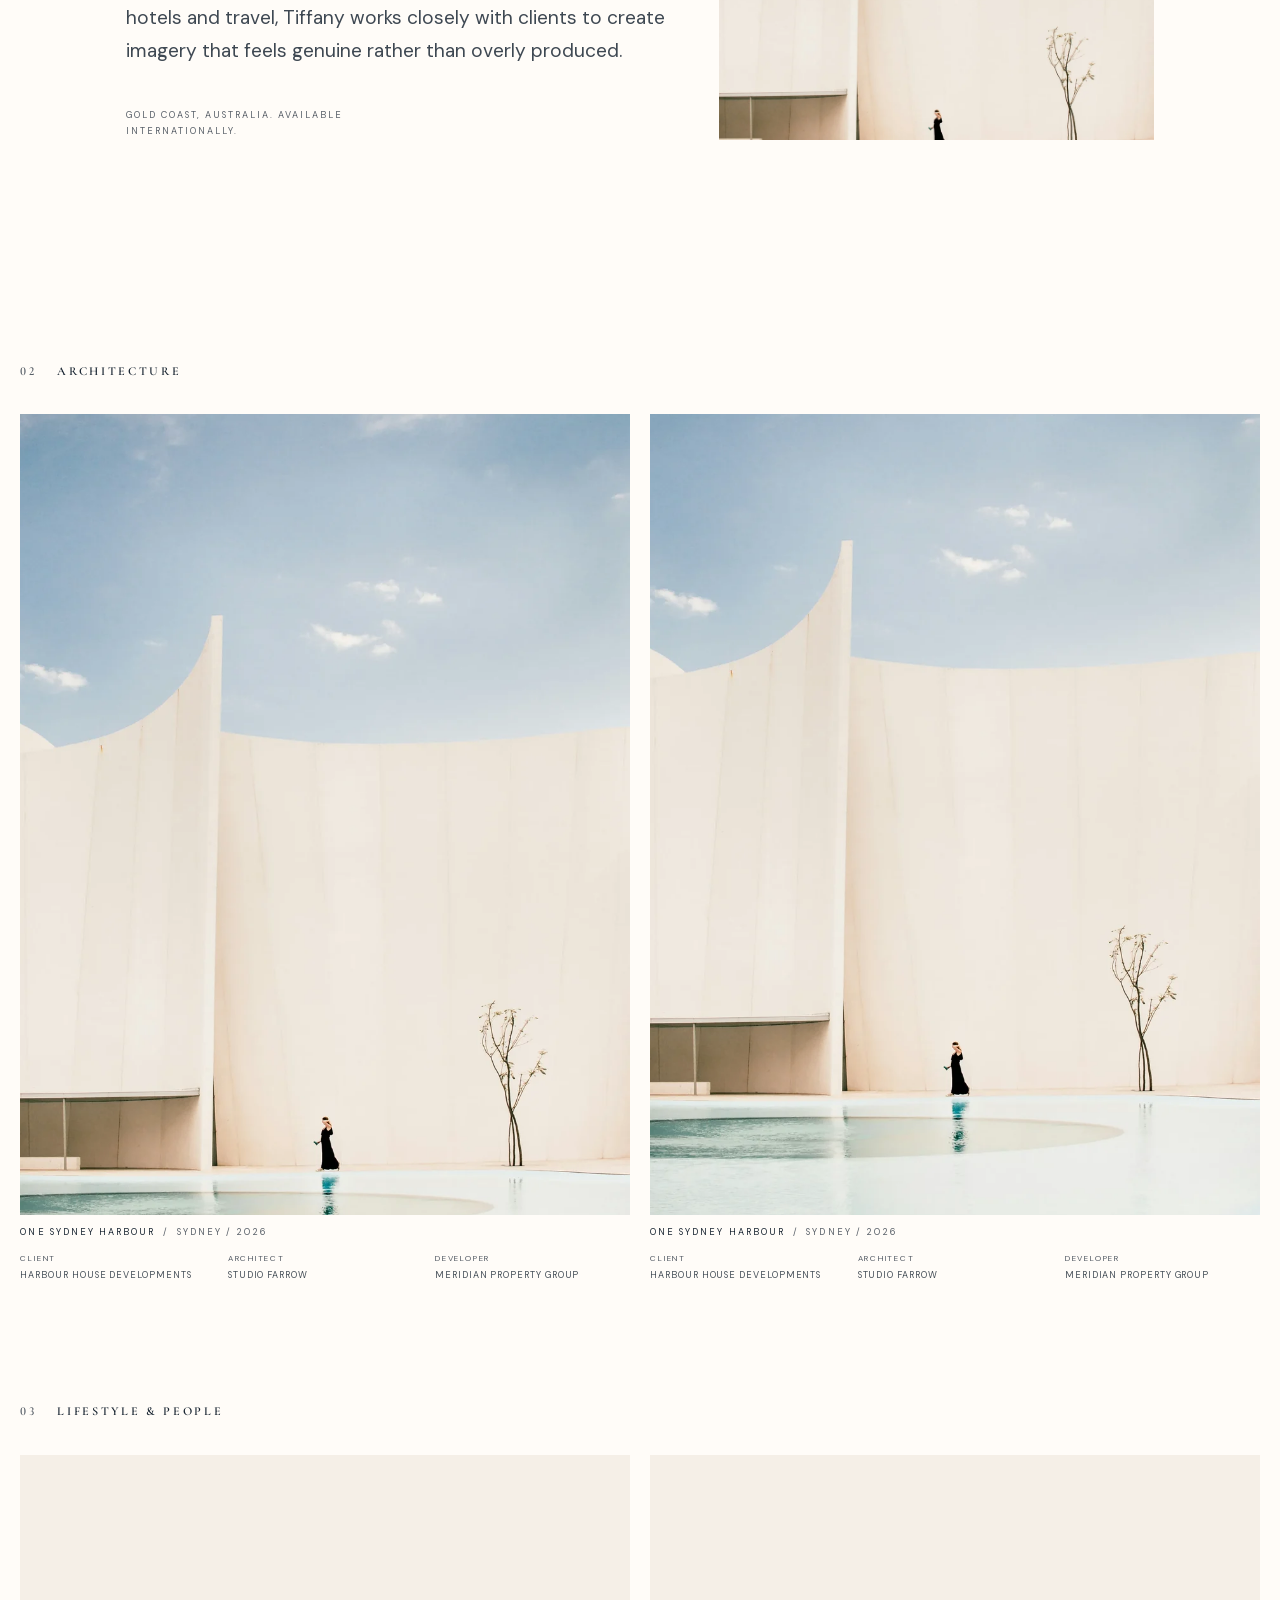
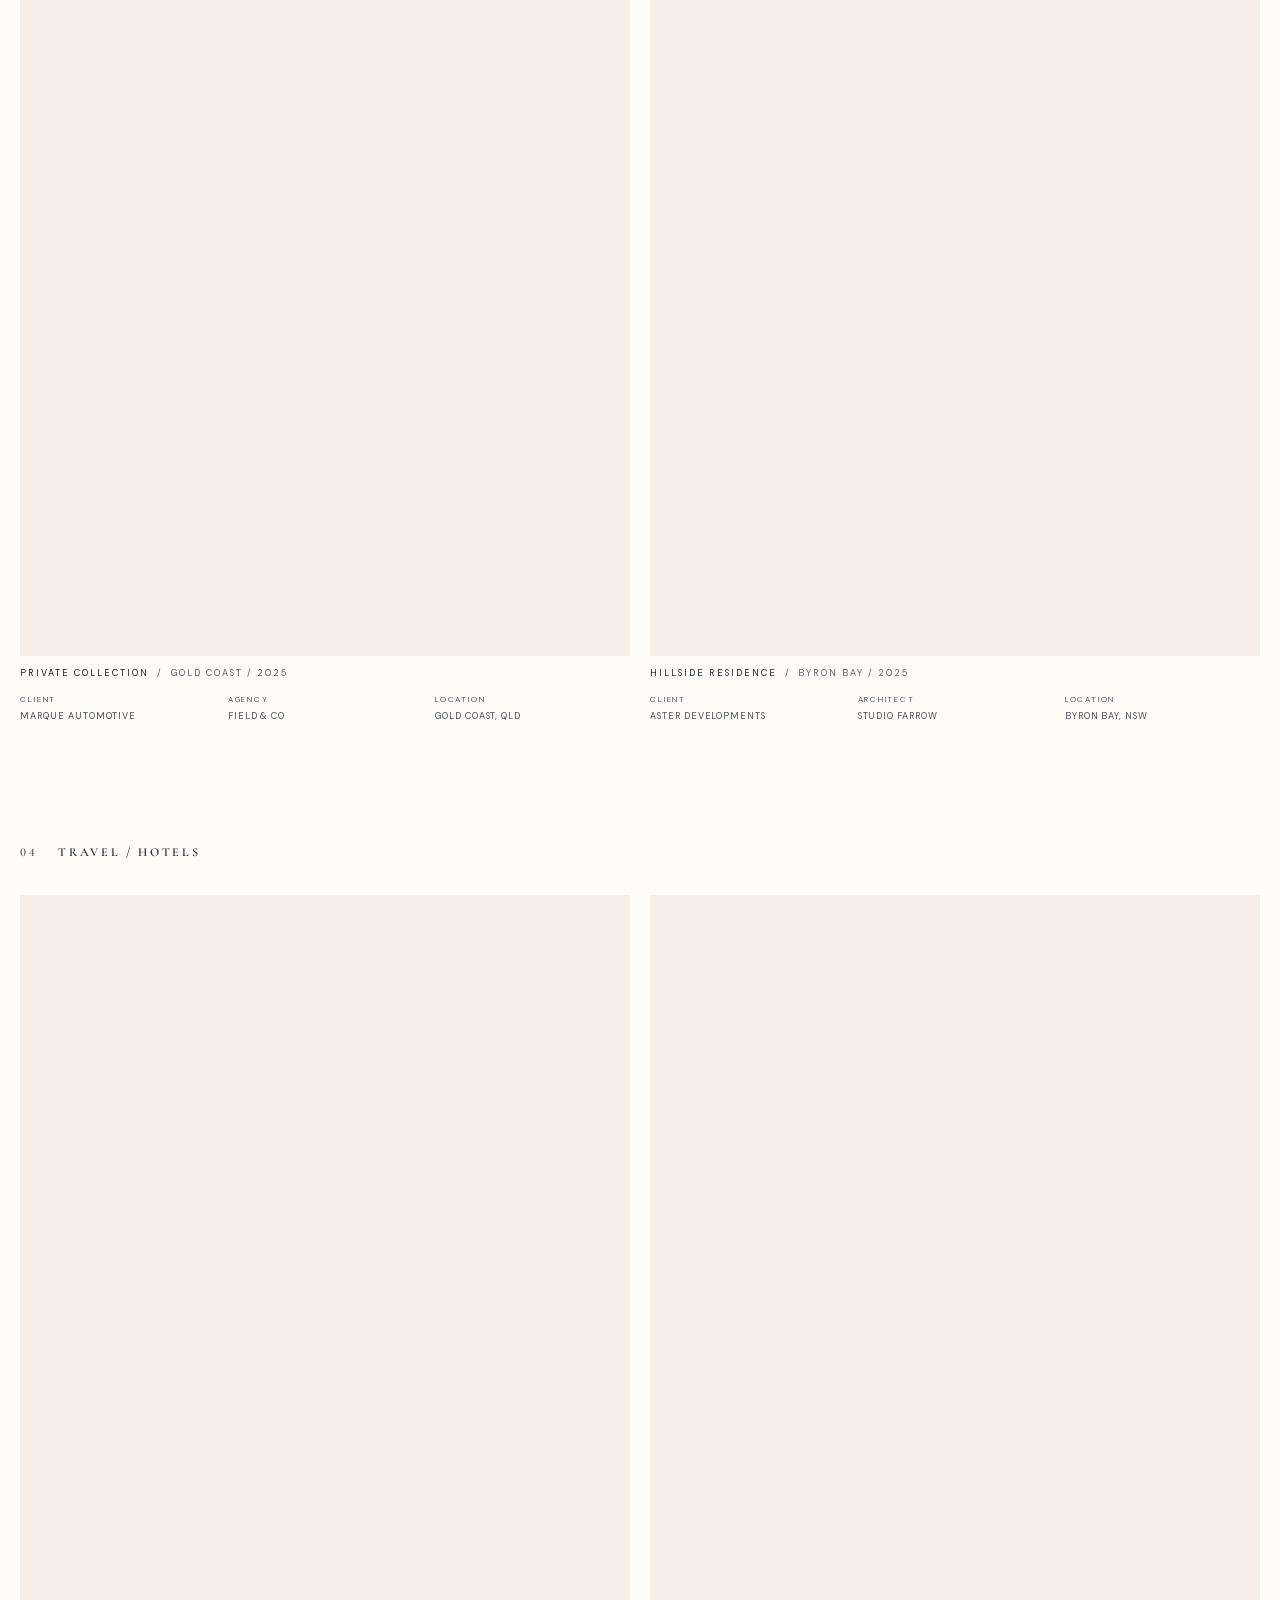
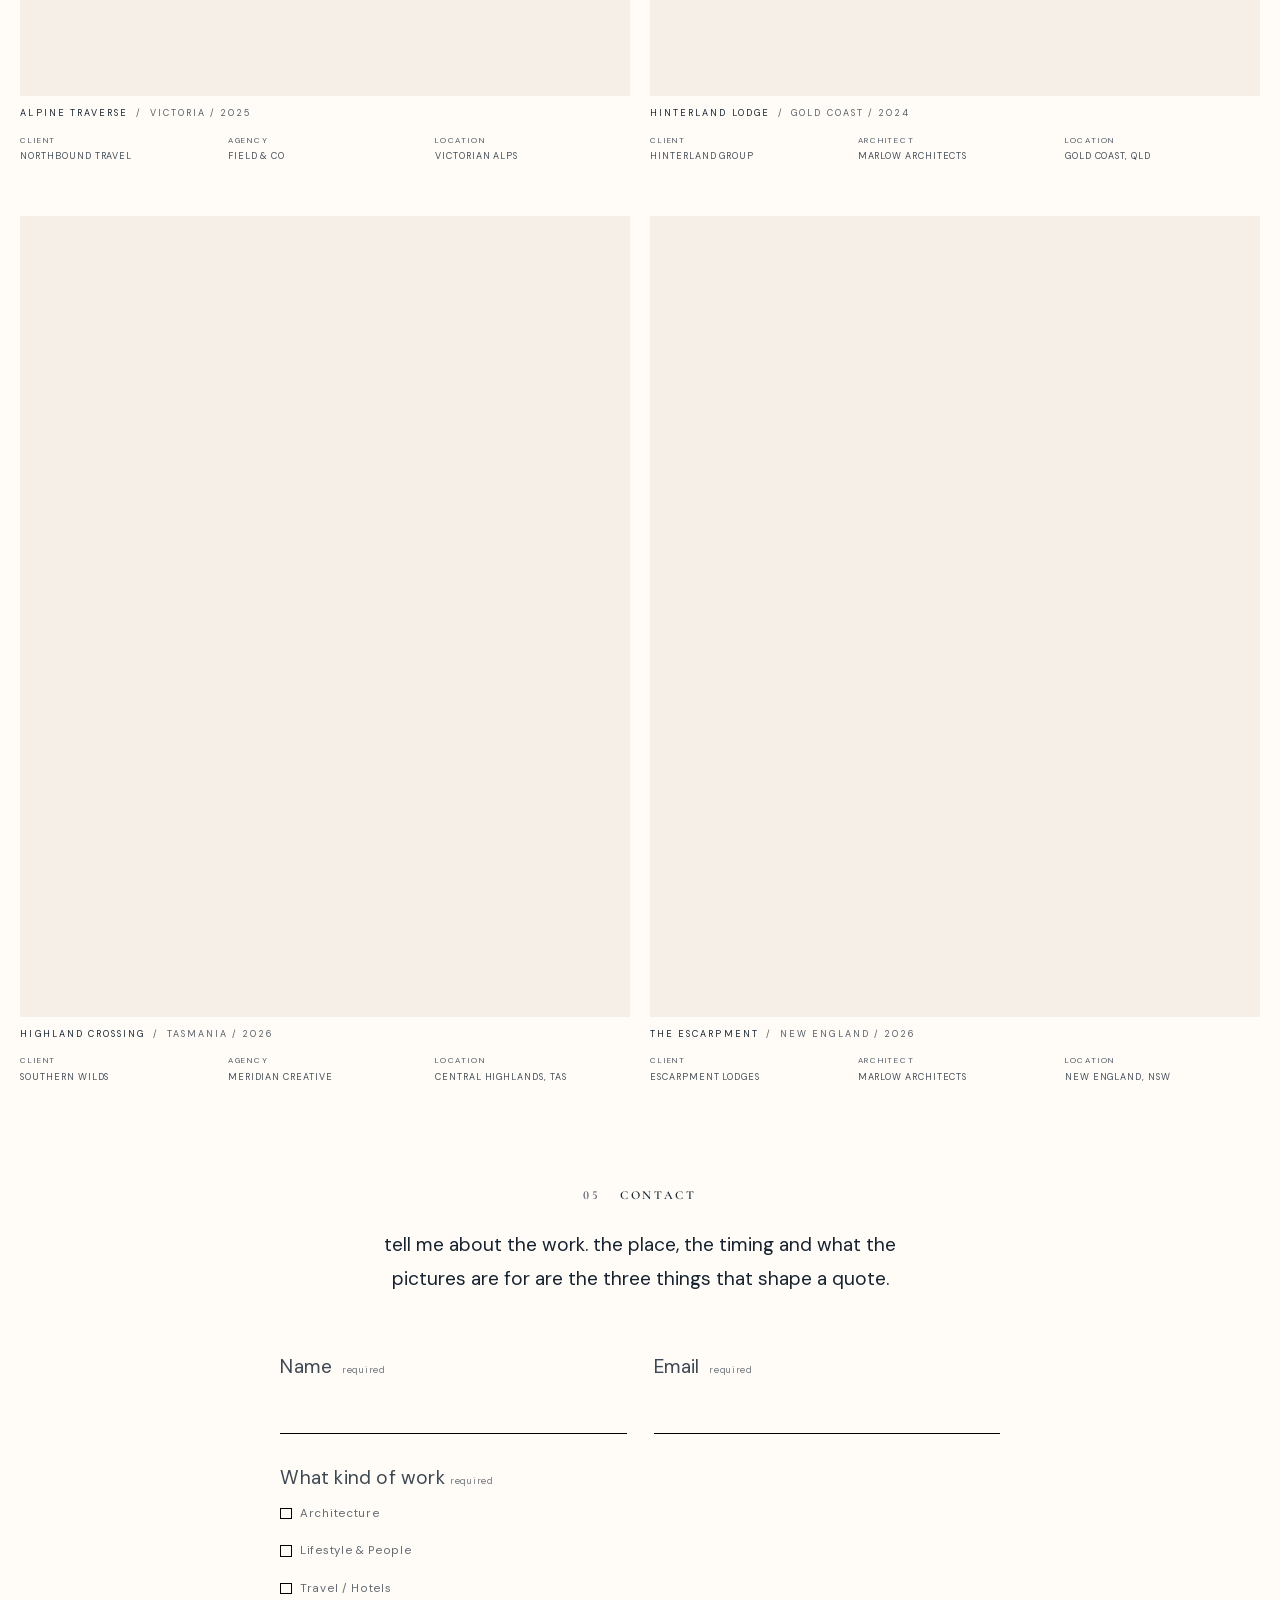
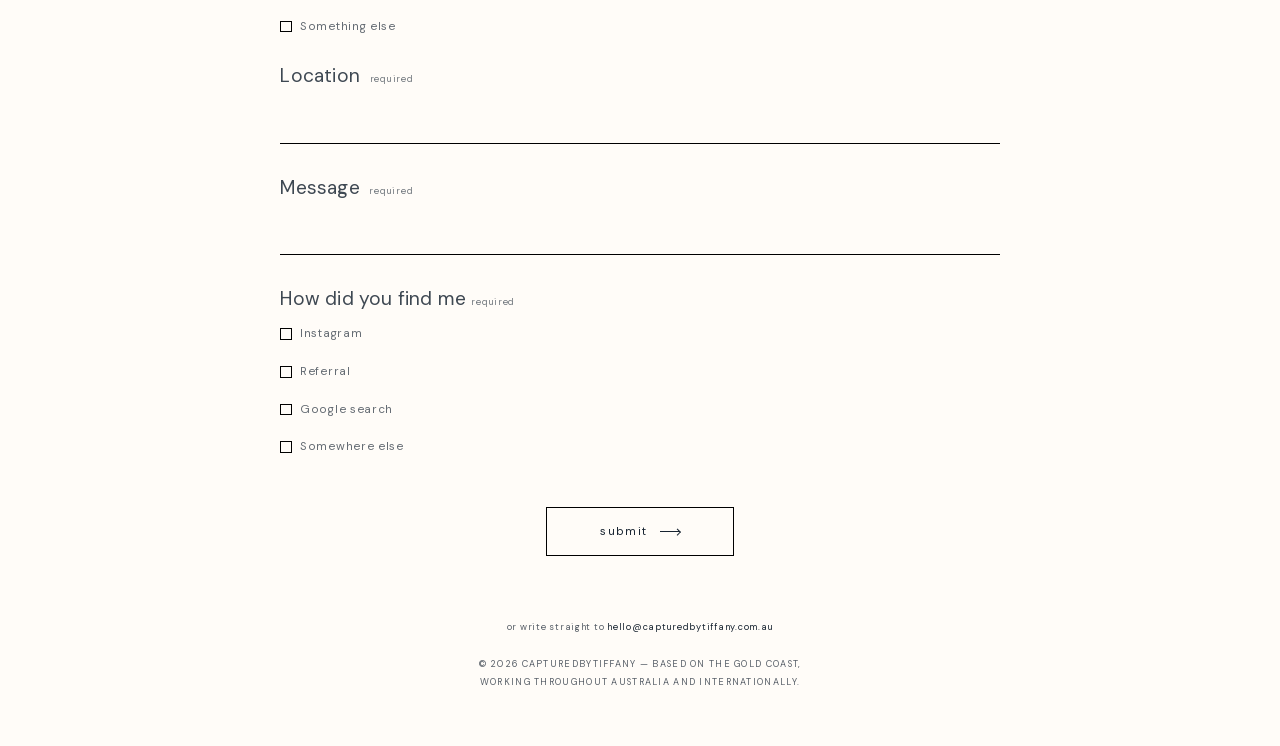
==== commit 28df1058: ""What kind of work" one option to a line The same setting as the question at the foot of the form: b" ====
--- a/index.html
+++ b/index.html
@@ -518,12 +518,11 @@
 				     voice is worth more than one attribute. -->
 				<fieldset class="enquiry__block" data-group="work">
 					<legend>What kind of work <span class="field__req">required</span></legend>
-					<!-- A row that wraps, where the question at the foot of the
-					     form is a column: four short options across a 716px
-					     form is one line, and four lines of one word each
-					     would give this question more of the page than the
-					     three fields around it. -->
-					<ul class="ticks">
+					<!-- One to a line, like the question at the foot of the form:
+					     both are answered once, and two lists set the same way
+					     read as a pair of questions rather than as a row of
+					     tags and a list. -->
+					<ul class="ticks ticks--column">
 						<li><input id="k-arch" type="radio" name="work" value="Architecture"><label for="k-arch">Architecture</label></li>
 						<li><input id="k-life" type="radio" name="work" value="Lifestyle &amp; People"><label for="k-life">Lifestyle &amp; People</label></li>
 						<li><input id="k-trav" type="radio" name="work" value="Travel / Hotels"><label for="k-trav">Travel / Hotels</label></li>
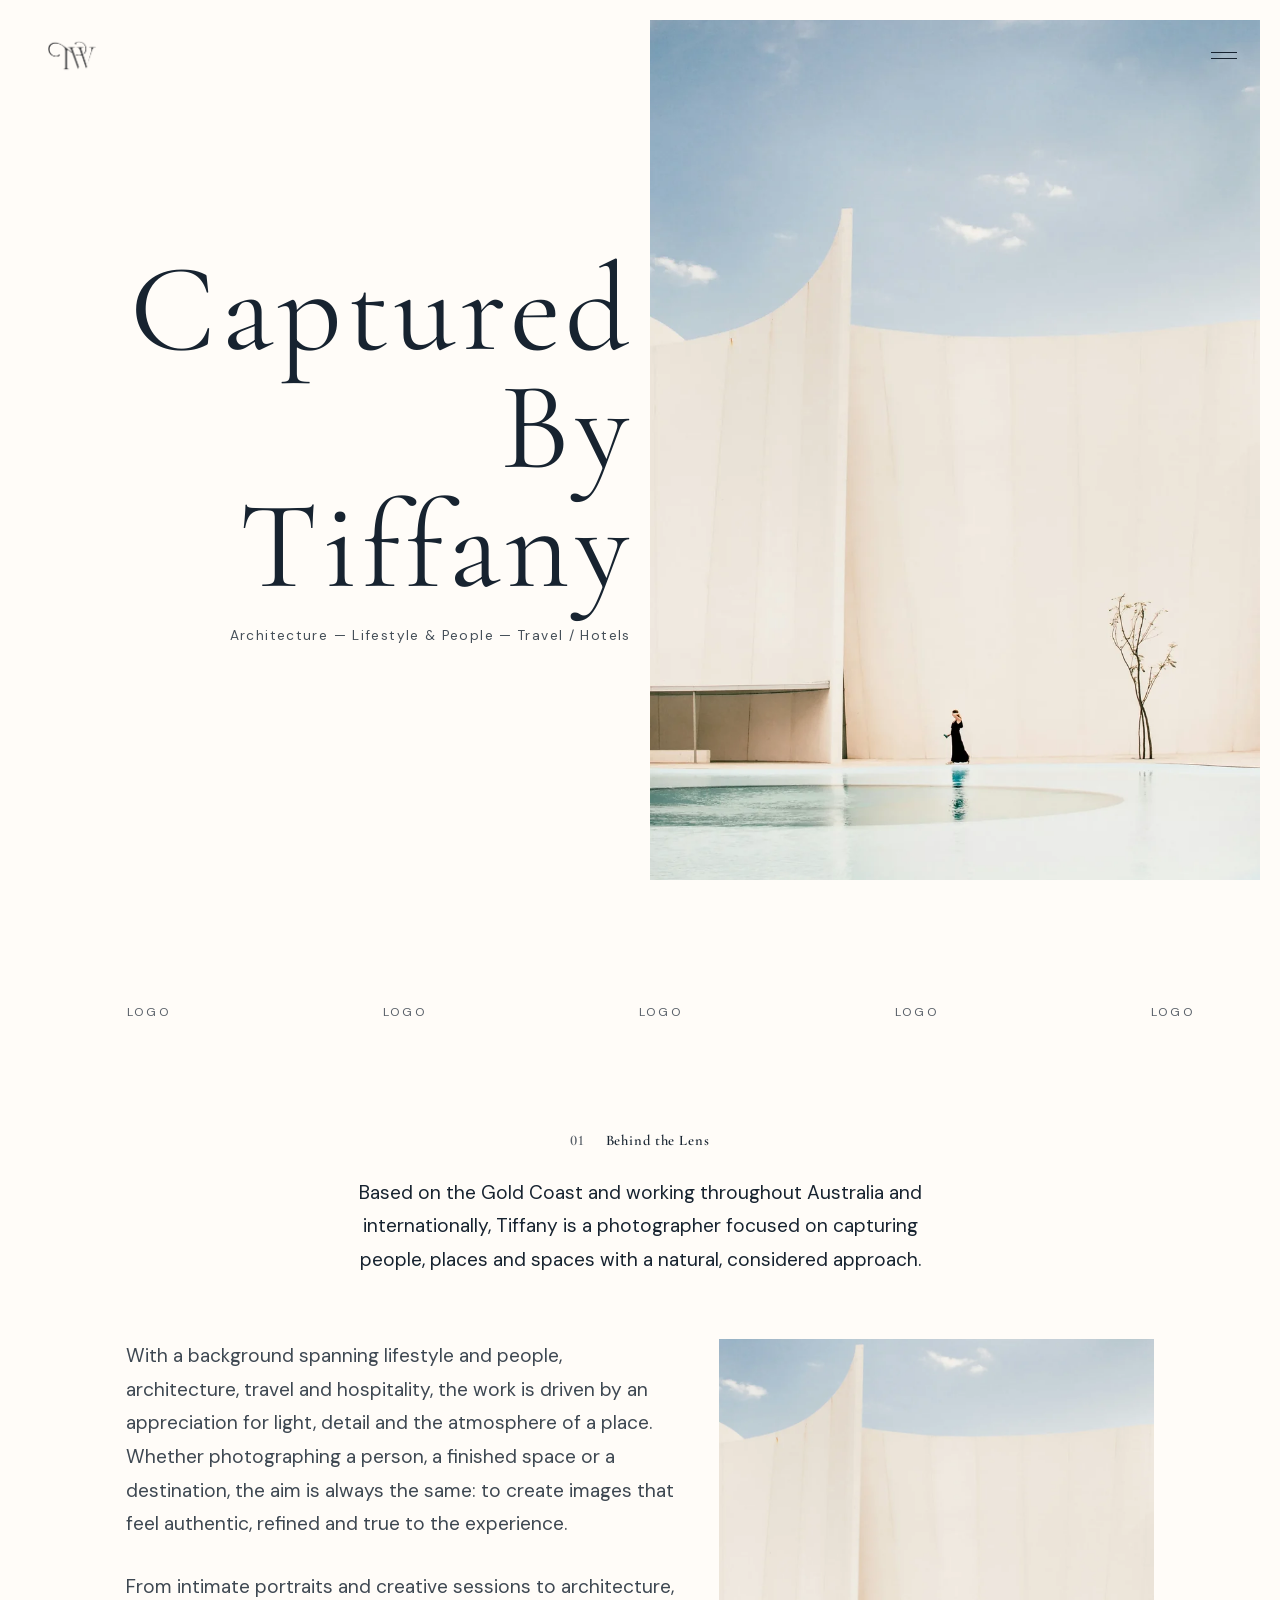
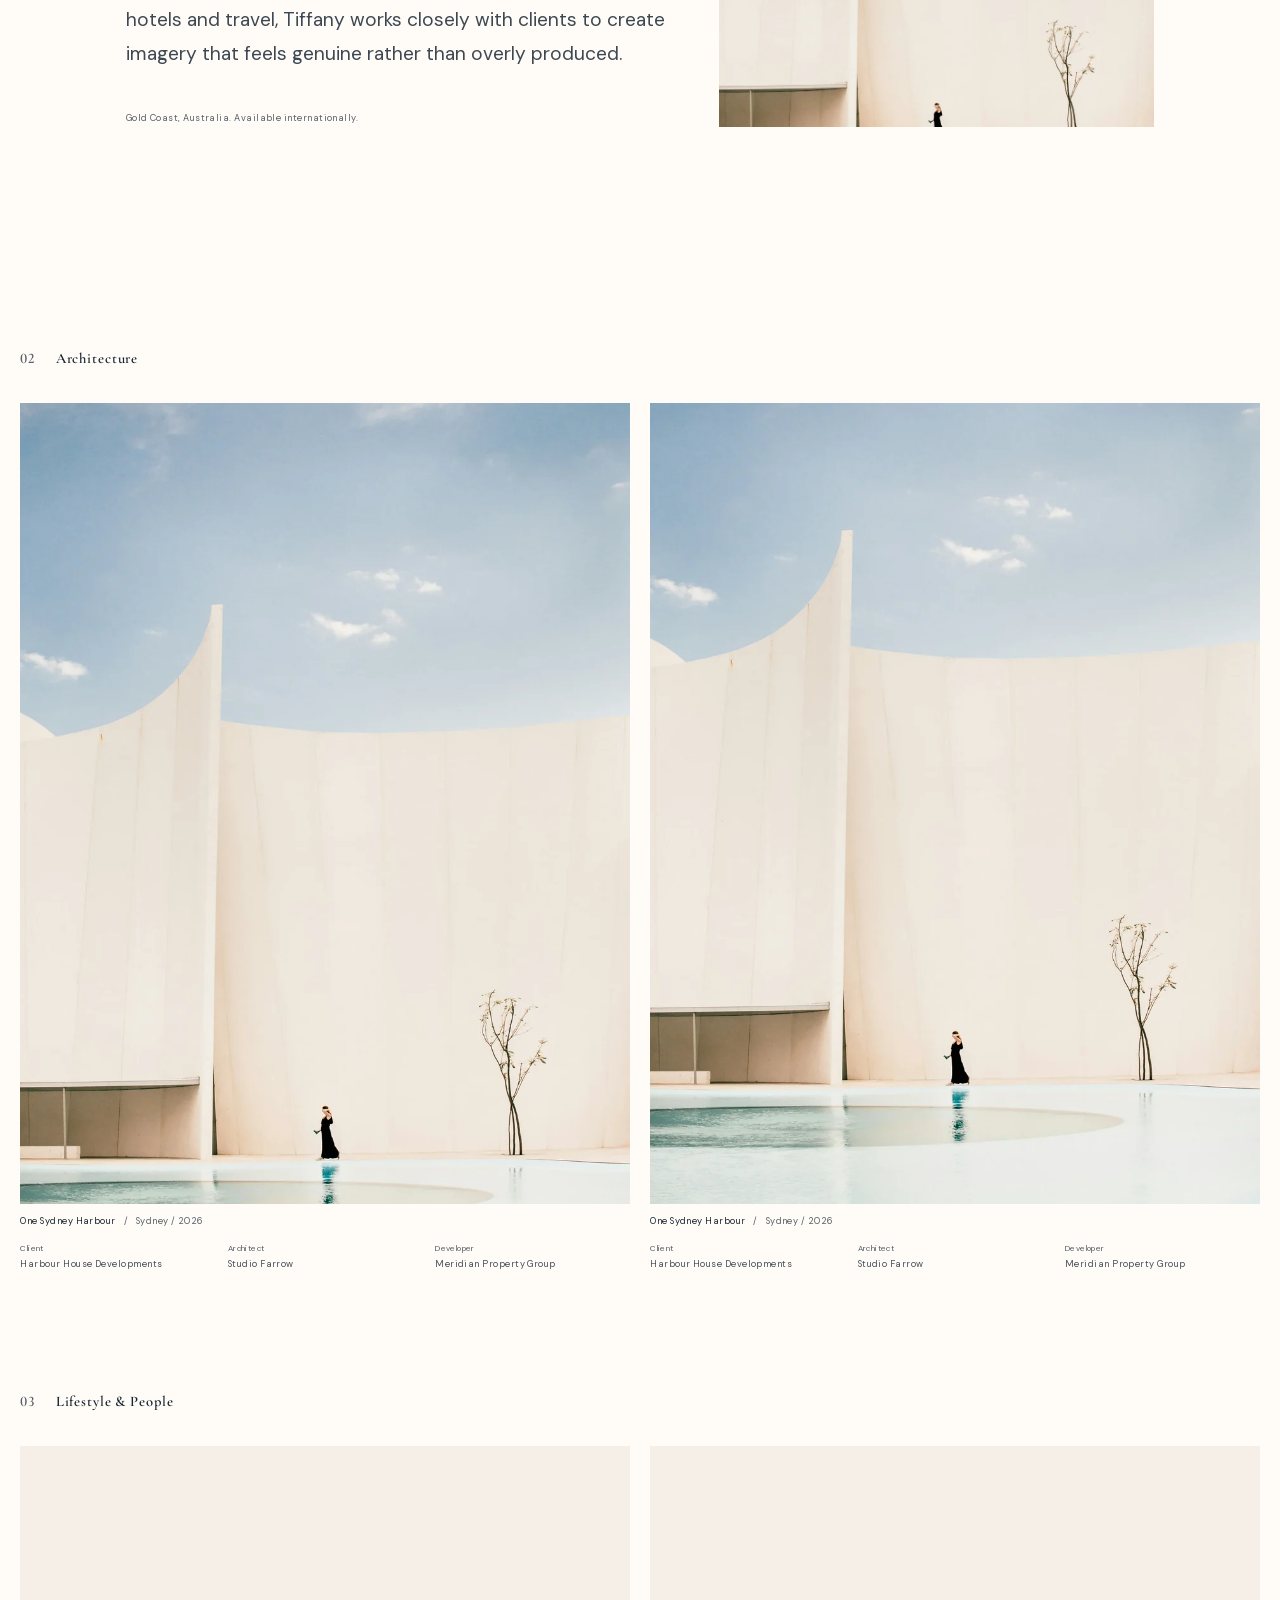
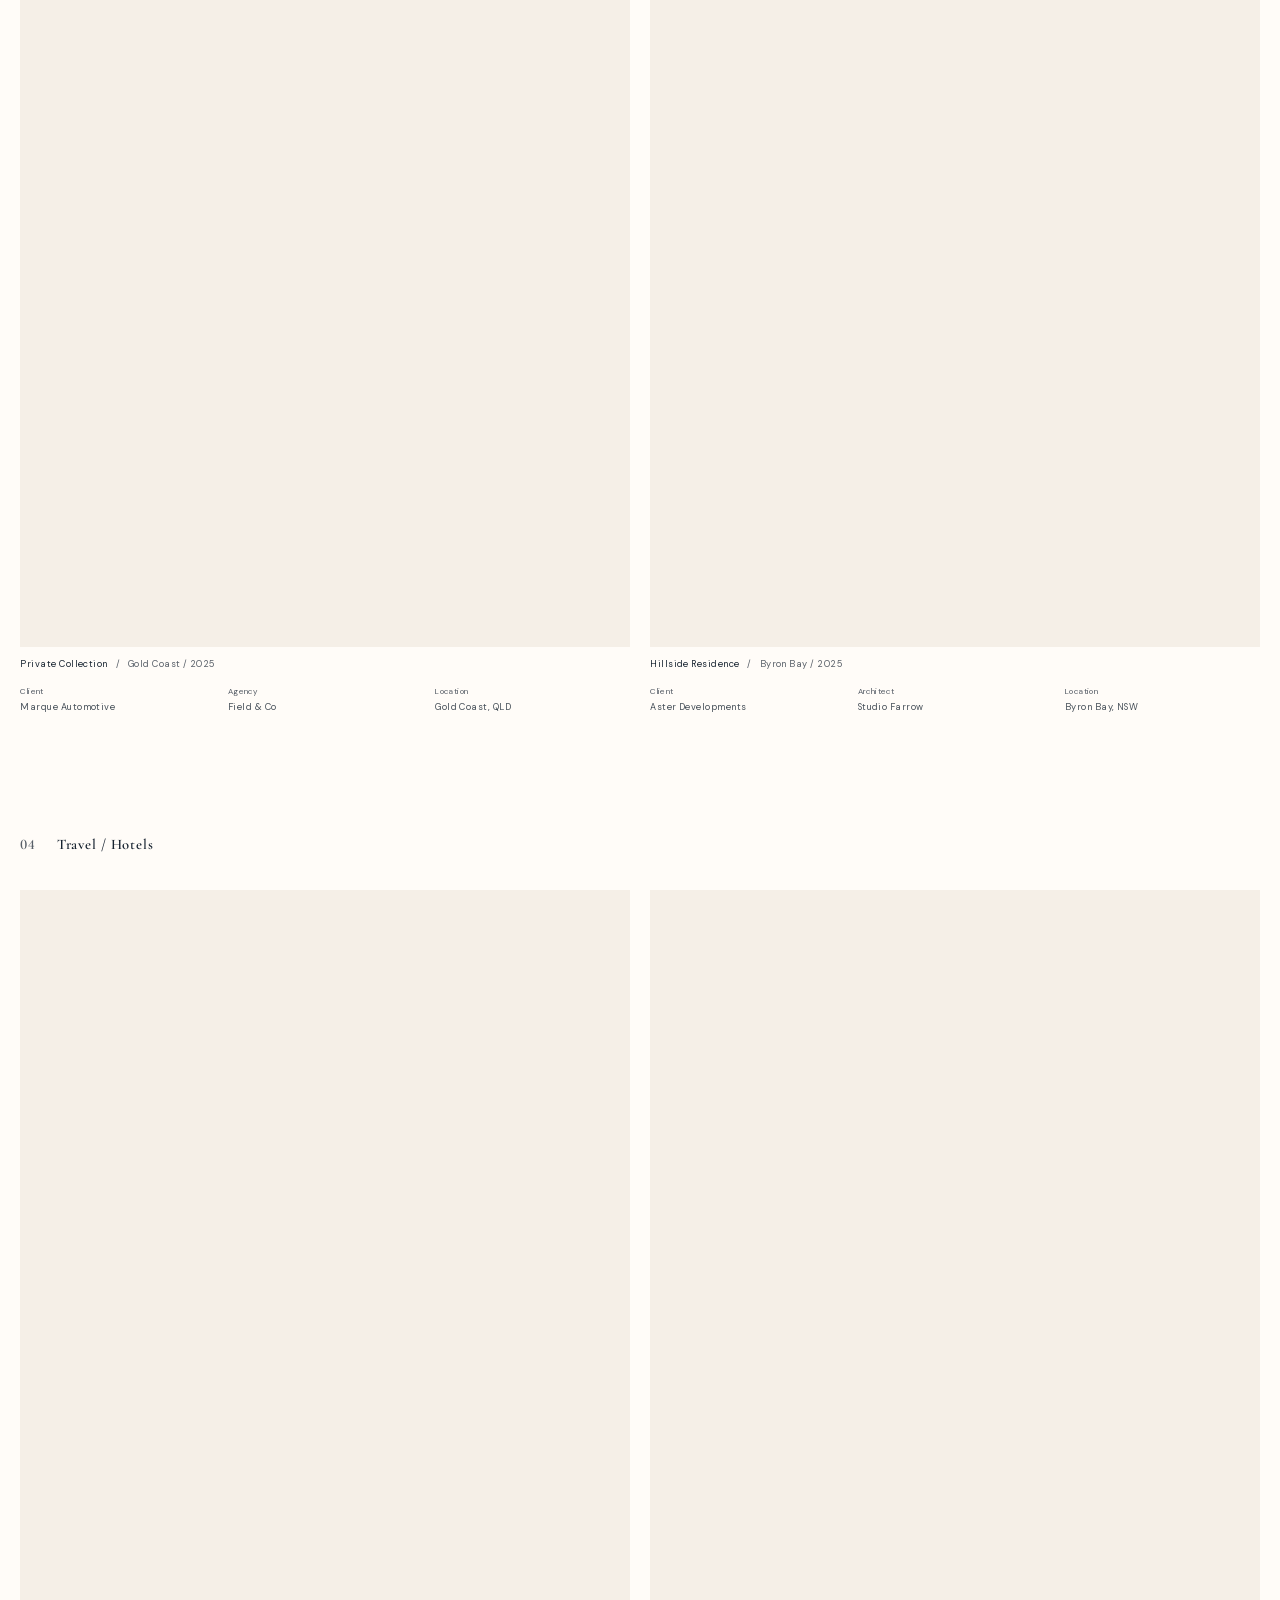
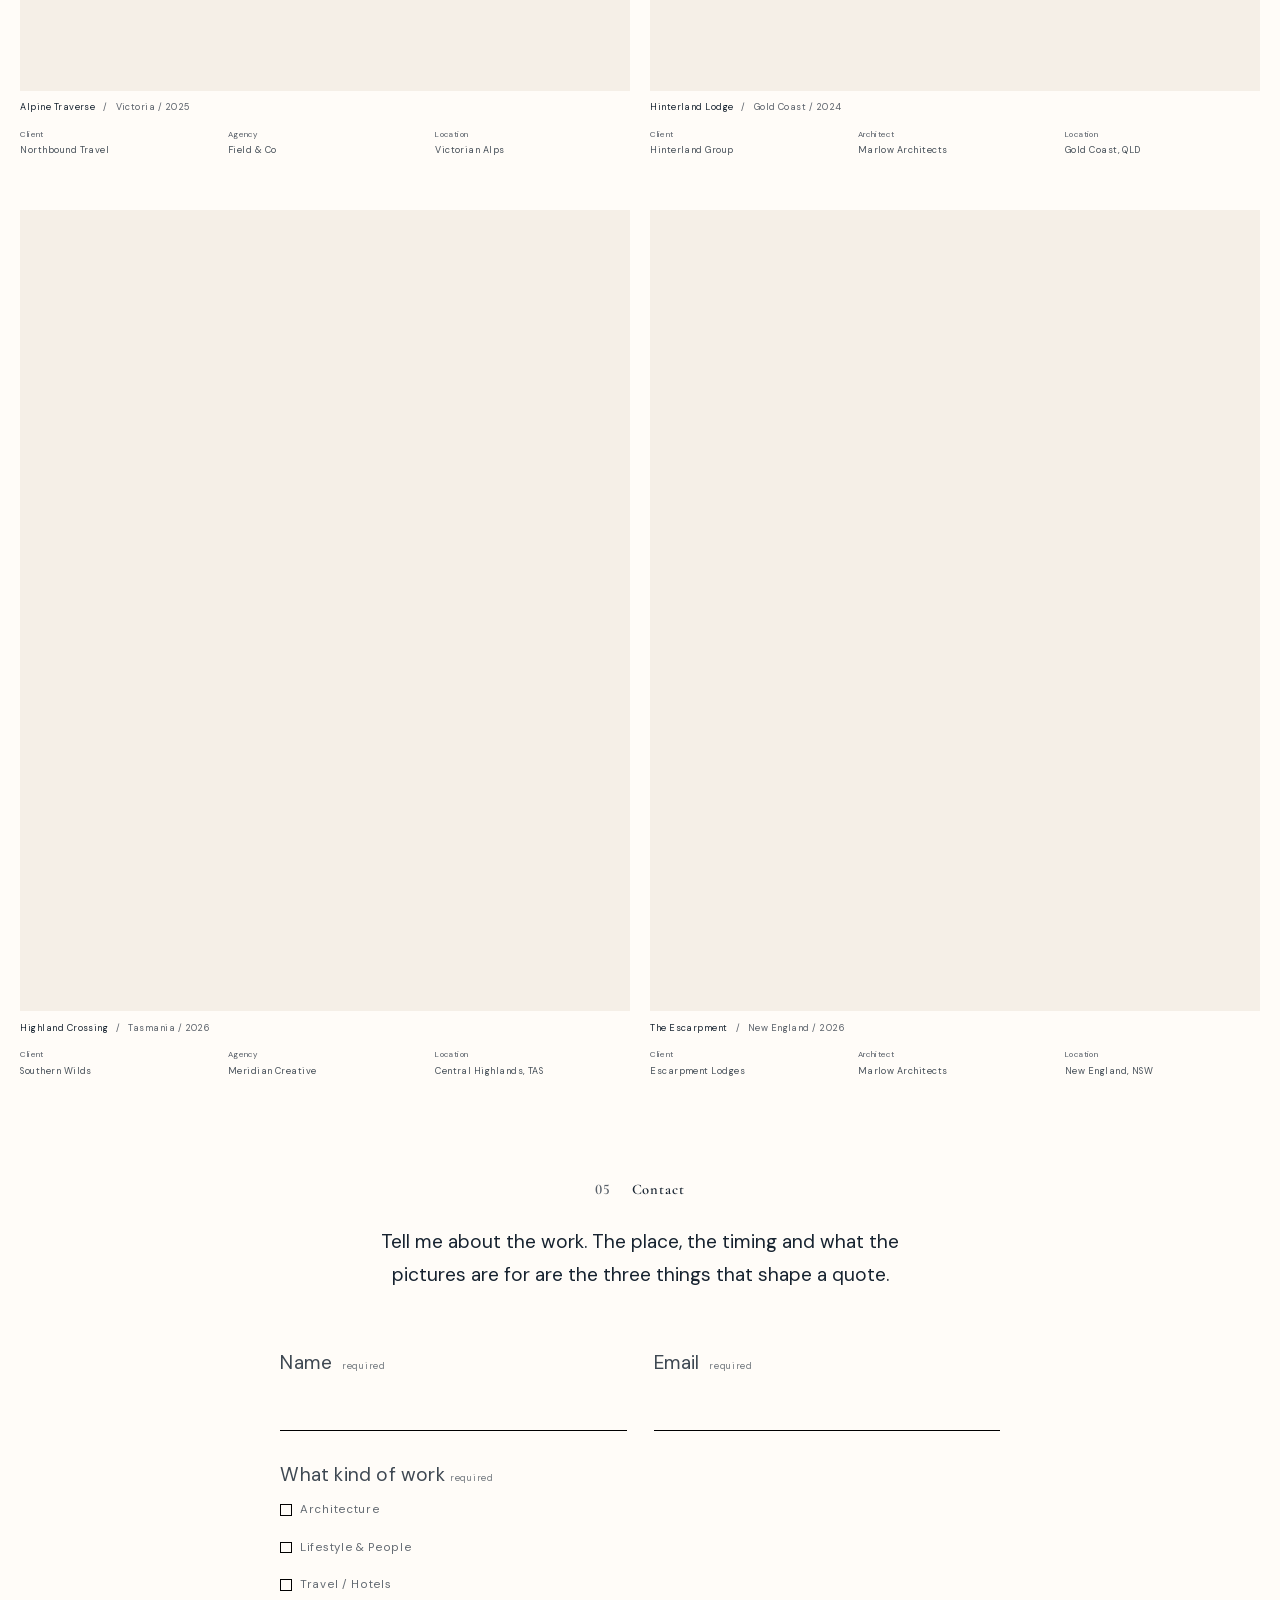
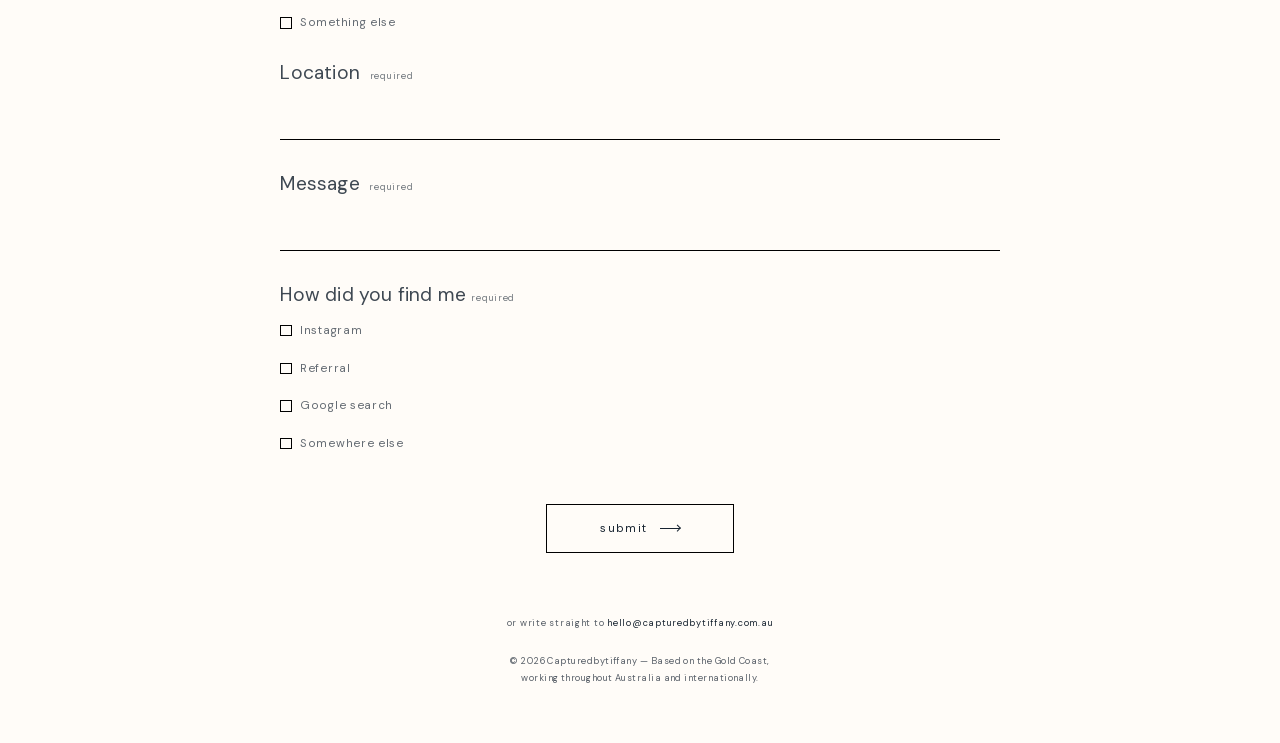
==== commit 54ef60b0: "Sentence case through the page; a chosen option can be un-chosen CASE. The credit bands, the hover l" ====
--- a/index.html
+++ b/index.html
@@ -470,7 +470,7 @@
 
 			     Every string here is written around the missing first person: a
 			     lowercase "I" looks like a mistake, so no sentence contains one. -->
-			<p class="contact__lede">tell me about the work. the place, the timing and what the pictures are for are the three things that shape a quote.</p>
+			<p class="contact__lede">Tell me about the work. The place, the timing and what the pictures are for are the three things that shape a quote.</p>
 
 			<form class="enquiry" method="post" novalidate>
 				<!-- Honeypot: off-screen, never announced, never tab-stopped. A
--- a/style.css
+++ b/style.css
@@ -69,7 +69,11 @@
 	--cap-size:     clamp(0.68rem, 1.05vw, 0.85rem);
 	--credit-size:  clamp(0.56rem, 0.72vw, 0.68rem);
 	--spec-size:    clamp(0.5rem, 0.6vw, 0.58rem);
-	--chapter-size: clamp(0.70rem, 0.95vw, 0.88rem);
+	/* Set in sentence case, where it used to be capitals, and a title face
+	   with a 0.386 x-height loses much of its presence in that change: the
+	   marker is read by its lowercase now, not by its caps. 1.2 of the caps
+	   size puts it back without turning a label into a heading. */
+	--chapter-size: clamp(0.84rem, 1.14vw, 1.06rem);
 	--about-size:   clamp(0.95rem, 1.5vw, 1.2rem);
 
 	/* The enquiry form's own two sizes (11 CONTACT). The form is the one
@@ -750,8 +754,9 @@
 	   has to read as a series, and an old-style 0 sits below the baseline
 	   while the 1 stands on it — the pair looks broken rather than lettered. */
 	font-variant-numeric: lining-nums;
-	letter-spacing: var(--track-wide);
-	text-transform: uppercase;
+	/* 0.06em: --track-wide is 0.22, which is a CAPITALS setting. These are
+	   cased in the markup now — "Behind the Lens", not BEHIND THE LENS. */
+	letter-spacing: 0.06em;
 	line-height: 1;
 }
 
@@ -839,8 +844,8 @@
 	width: min(84%, 26ch);
 
 	font-size: var(--cap-size);
-	letter-spacing: 0.16em;
-	text-transform: uppercase;
+	/* Sentence case, and the tracking down with it — see 09's credit band. */
+	letter-spacing: 0.05em;
 	text-align: center;      /* half-width frames wrap — keep both lines centred */
 	text-wrap: balance;
 	line-height: 1.7;
@@ -881,8 +886,13 @@
 	overflow: hidden;           /* fixed band height — never let text spill */
 	padding-top: clamp(9px, 1.2vh, 14px);
 	font-size: var(--credit-size);
-	letter-spacing: var(--track-wide);
-	text-transform: uppercase;
+	/* Sentence case, as the markup writes it: the project names, the places
+	   and the clients are proper nouns, and small caps-tracked capitals were
+	   flattening all three into one texture. 0.05em, not --track-wide's 0.22:
+	   that is a CAPITALS setting, and on lowercase it reads as damage. The
+	   band is a fixed height with overflow hidden, and sentence case is the
+	   narrower of the two, so nothing that fitted before can stop fitting. */
+	letter-spacing: 0.05em;
 	line-height: 1.5;
 }
 
@@ -903,14 +913,14 @@
 
 .frame__spec dt {
 	font-size: var(--spec-size);
-	letter-spacing: var(--track-wide);
+	letter-spacing: 0.05em;
 	color: var(--ink-quiet);
 }
 
 .frame__spec dd {
 	margin-top: 0.5em;
 	font-size: var(--credit-size);
-	letter-spacing: 0.1em;
+	letter-spacing: 0.05em;
 	color: var(--ink-soft);
 }
 
@@ -1003,8 +1013,7 @@
 	max-width: 50ch;
 	margin-top: clamp(28px, 4.5vh, 52px);
 	font-size: var(--credit-size);
-	letter-spacing: var(--track-wide);
-	text-transform: uppercase;
+	letter-spacing: 0.05em;
 	line-height: 1.7;
 	color: var(--ink-quiet);
 }
@@ -1605,8 +1614,7 @@
 	margin: clamp(18px, 2.6vh, 34px) auto 0;
 	padding: 0 var(--inset);
 	font-size: var(--credit-size);
-	letter-spacing: 0.14em;
-	text-transform: uppercase;
+	letter-spacing: 0.05em;
 	text-align: center;
 	text-wrap: balance;
 	line-height: 1.9;
@@ -1636,13 +1644,12 @@
 .project__title {
 	padding: clamp(40px, 7vh, 90px) var(--inset) clamp(18px, 2.6vh, 34px);
 	/* Set as the homepage's chapter markers are — same face, same weight,
-	   same figures — because that is what they are on this page. */
+	   same figures, same case — because that is what they are on this page. */
 	font-family: var(--font-title);
 	font-size: var(--chapter-size);
 	font-weight: 600;
 	font-variant-numeric: lining-nums;
-	letter-spacing: var(--track-wide);
-	text-transform: uppercase;
+	letter-spacing: 0.06em;
 	line-height: 1;
 	color: var(--ink);
 }
@@ -1812,12 +1819,6 @@
 
 	.frame__spec dt { flex: 0 0 auto; min-width: 7em; }
 	.frame__spec dd { margin-top: 0; }
-
-	/* .about__meta rides along: at 375px it measures 343px of a 355px column
-	   at 0.22em and would break to two lines. Re-measured on the body face,
-	   which is narrower — it clears at 0.16em with room to spare. */
-	.frame__credit,
-	.about__meta { letter-spacing: 0.16em; }
 
 	/* The project line stacks rather than running off the edge. These belong on
 	   .frame__line, not .frame__credit — the credit band is a block now, so
@@ -1915,7 +1916,7 @@
 
 	.frame__note {
 		width: min(84%, 28ch);
-		letter-spacing: 0.12em;
+		letter-spacing: 0.04em;
 	}
 }
 
